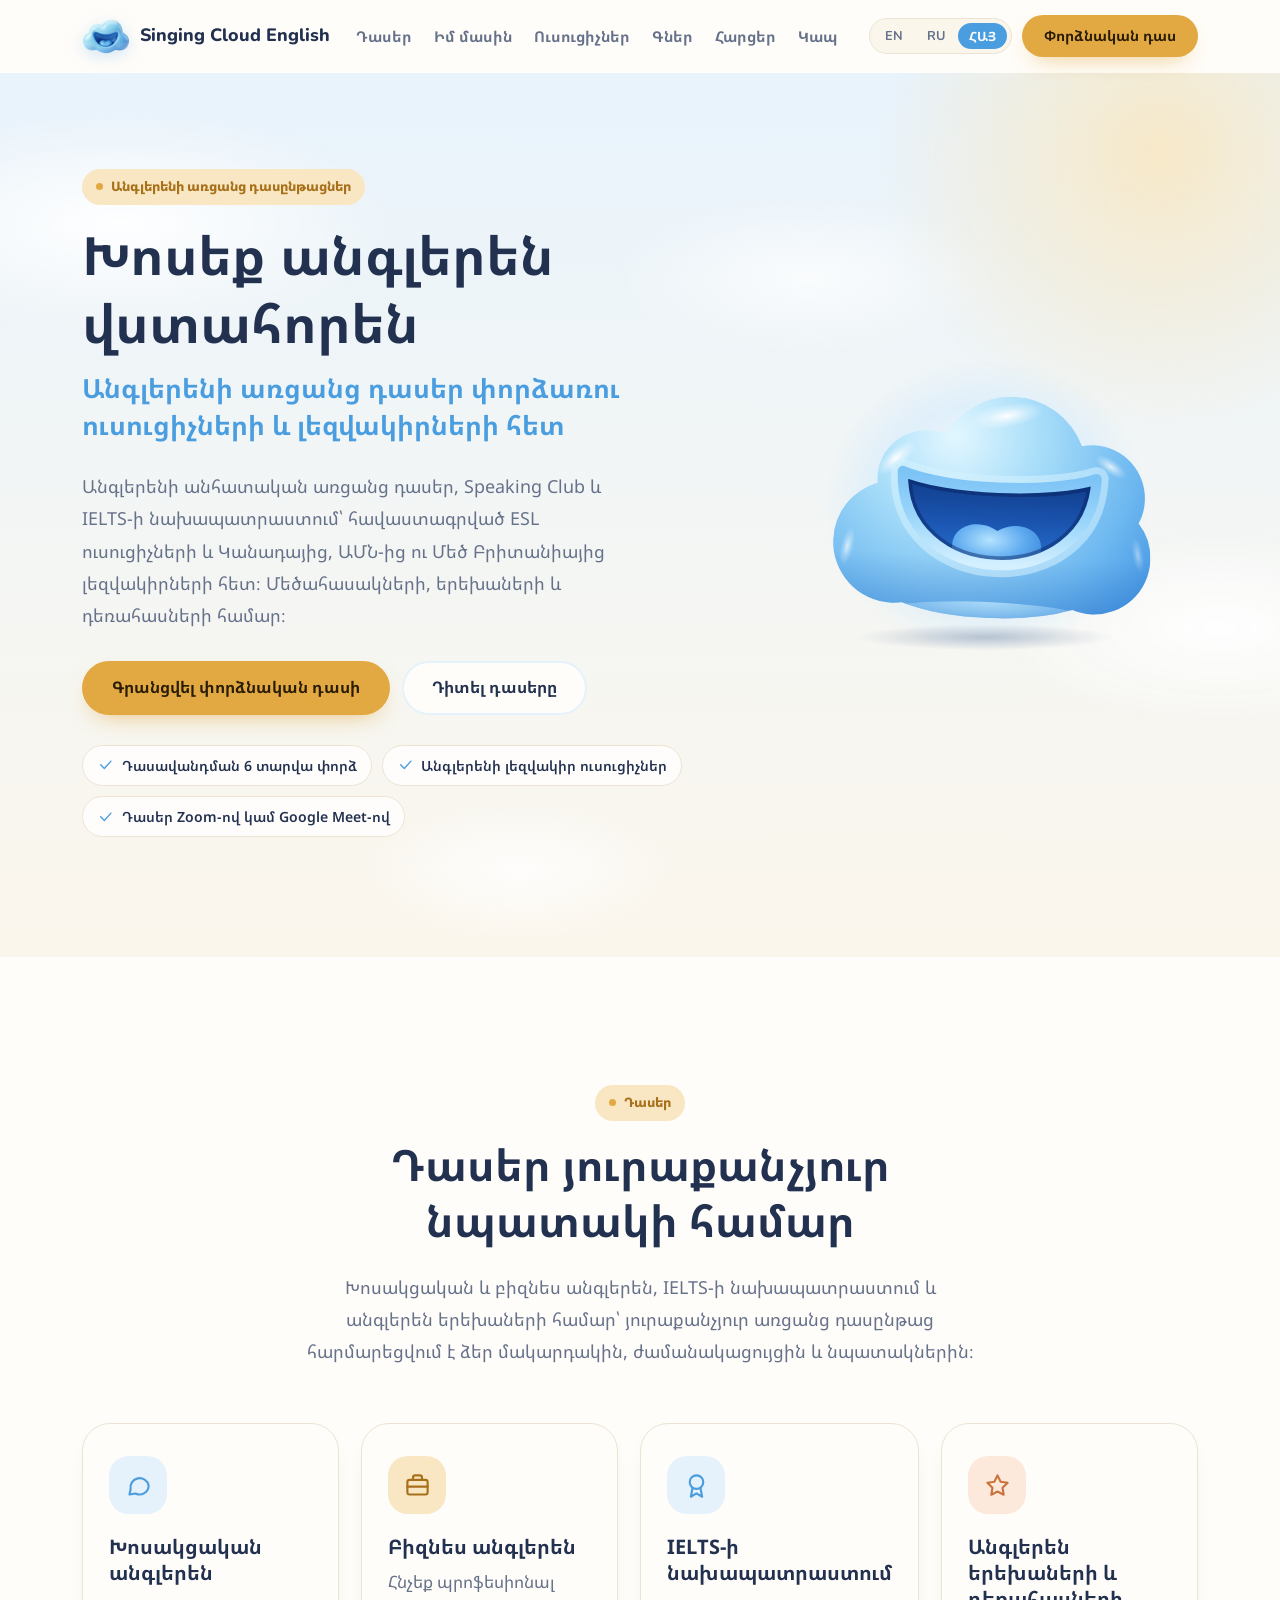
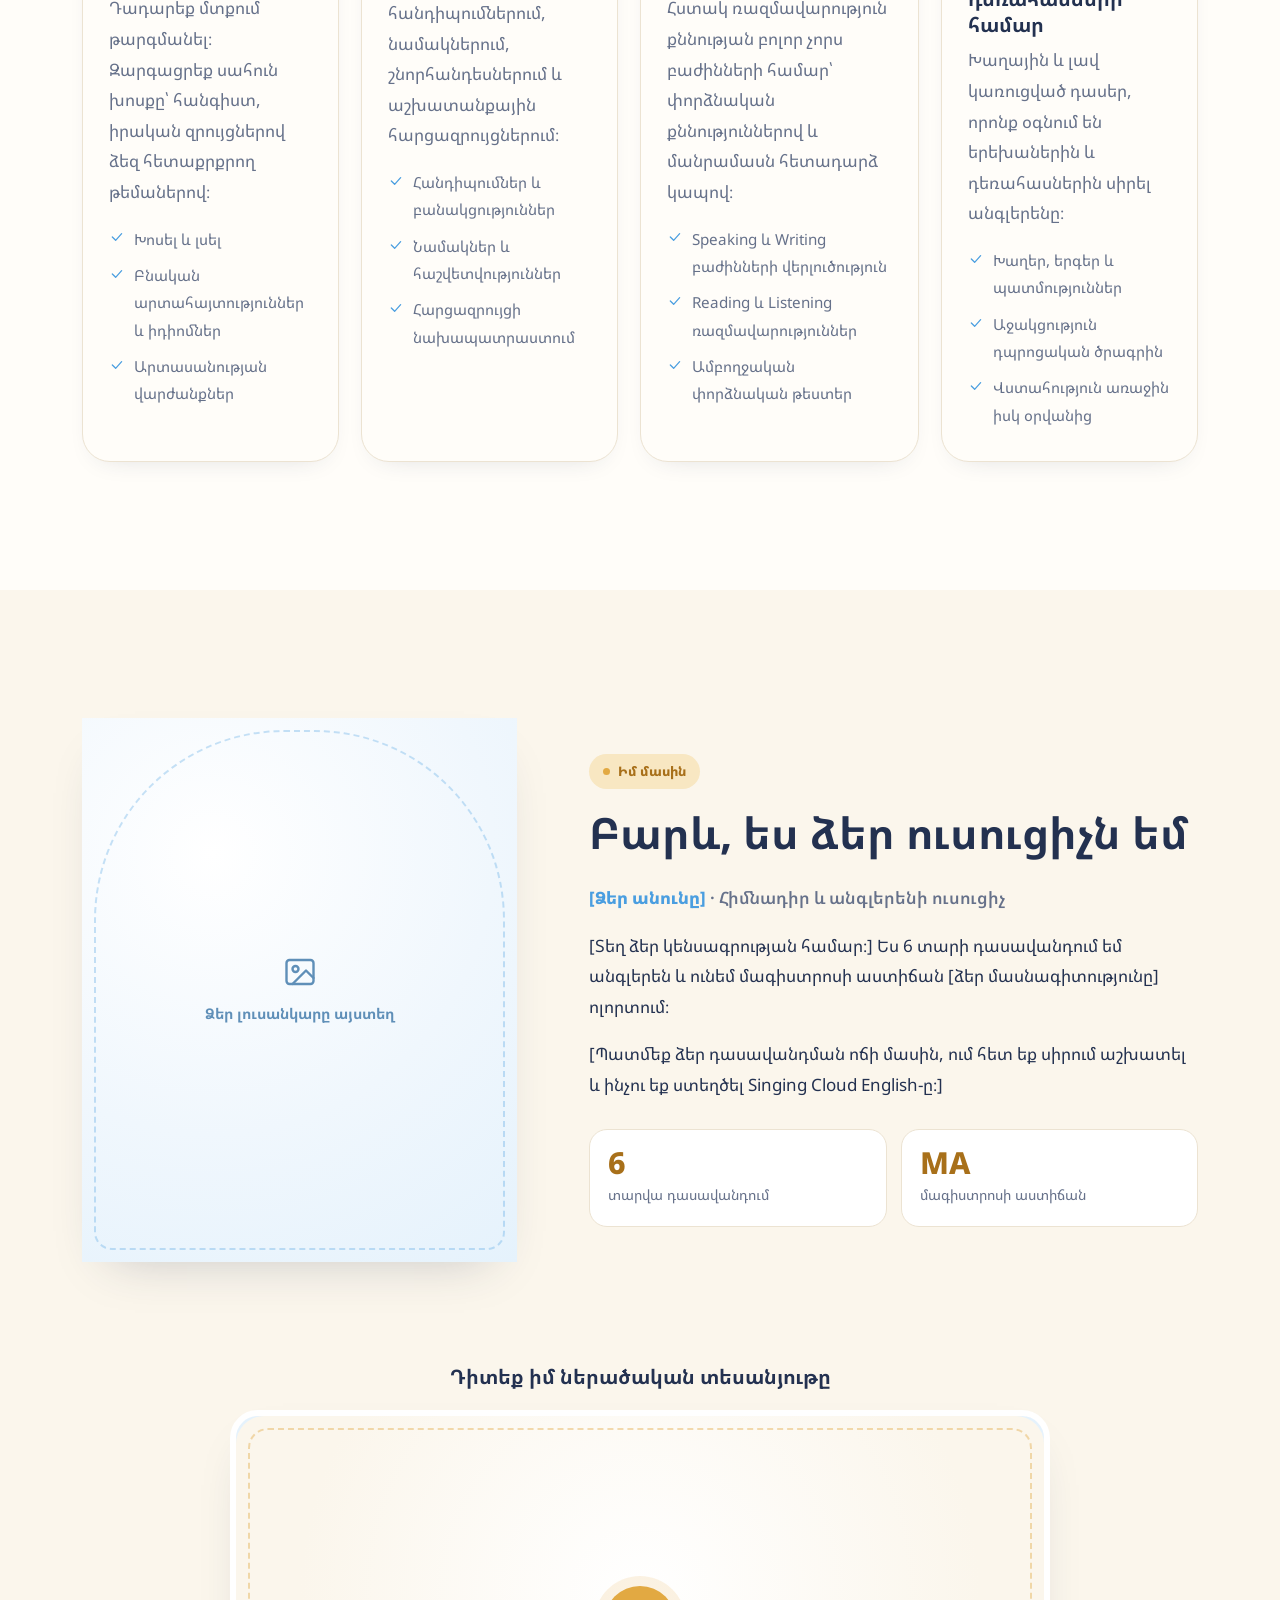
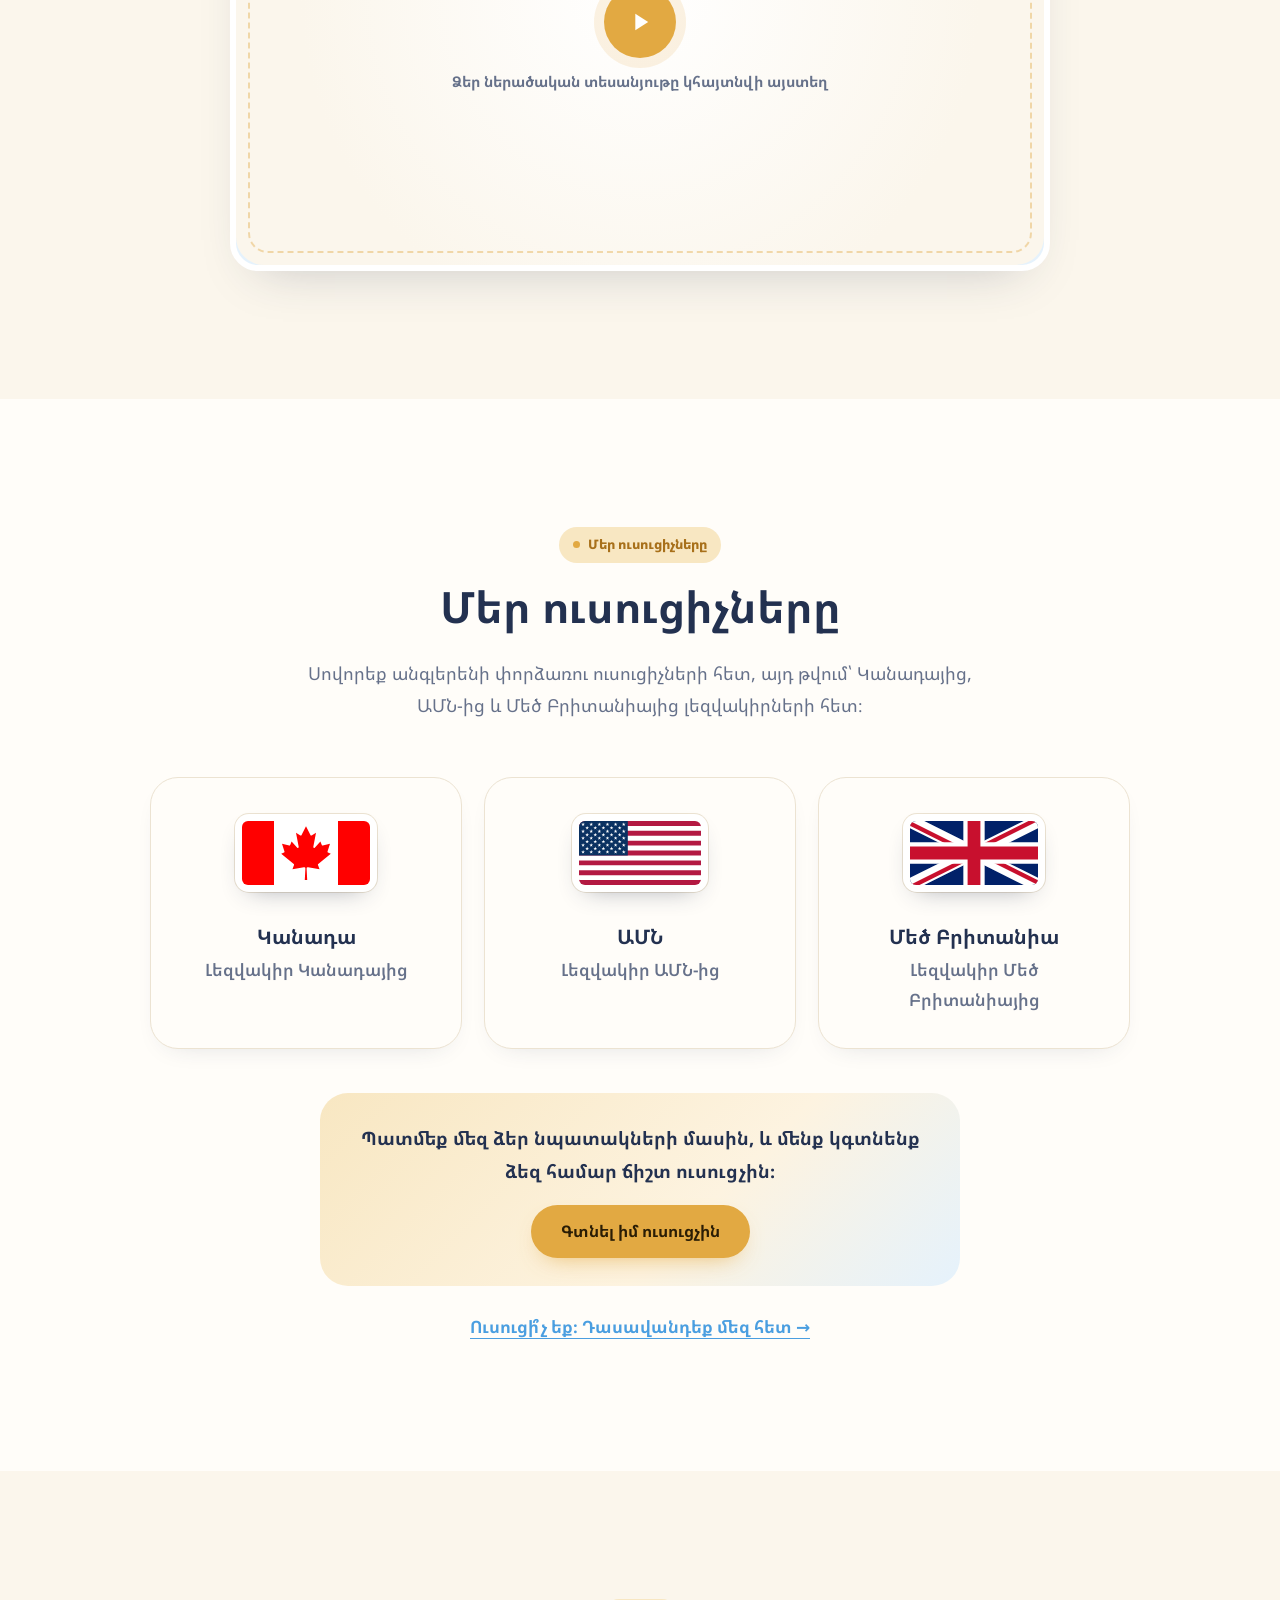
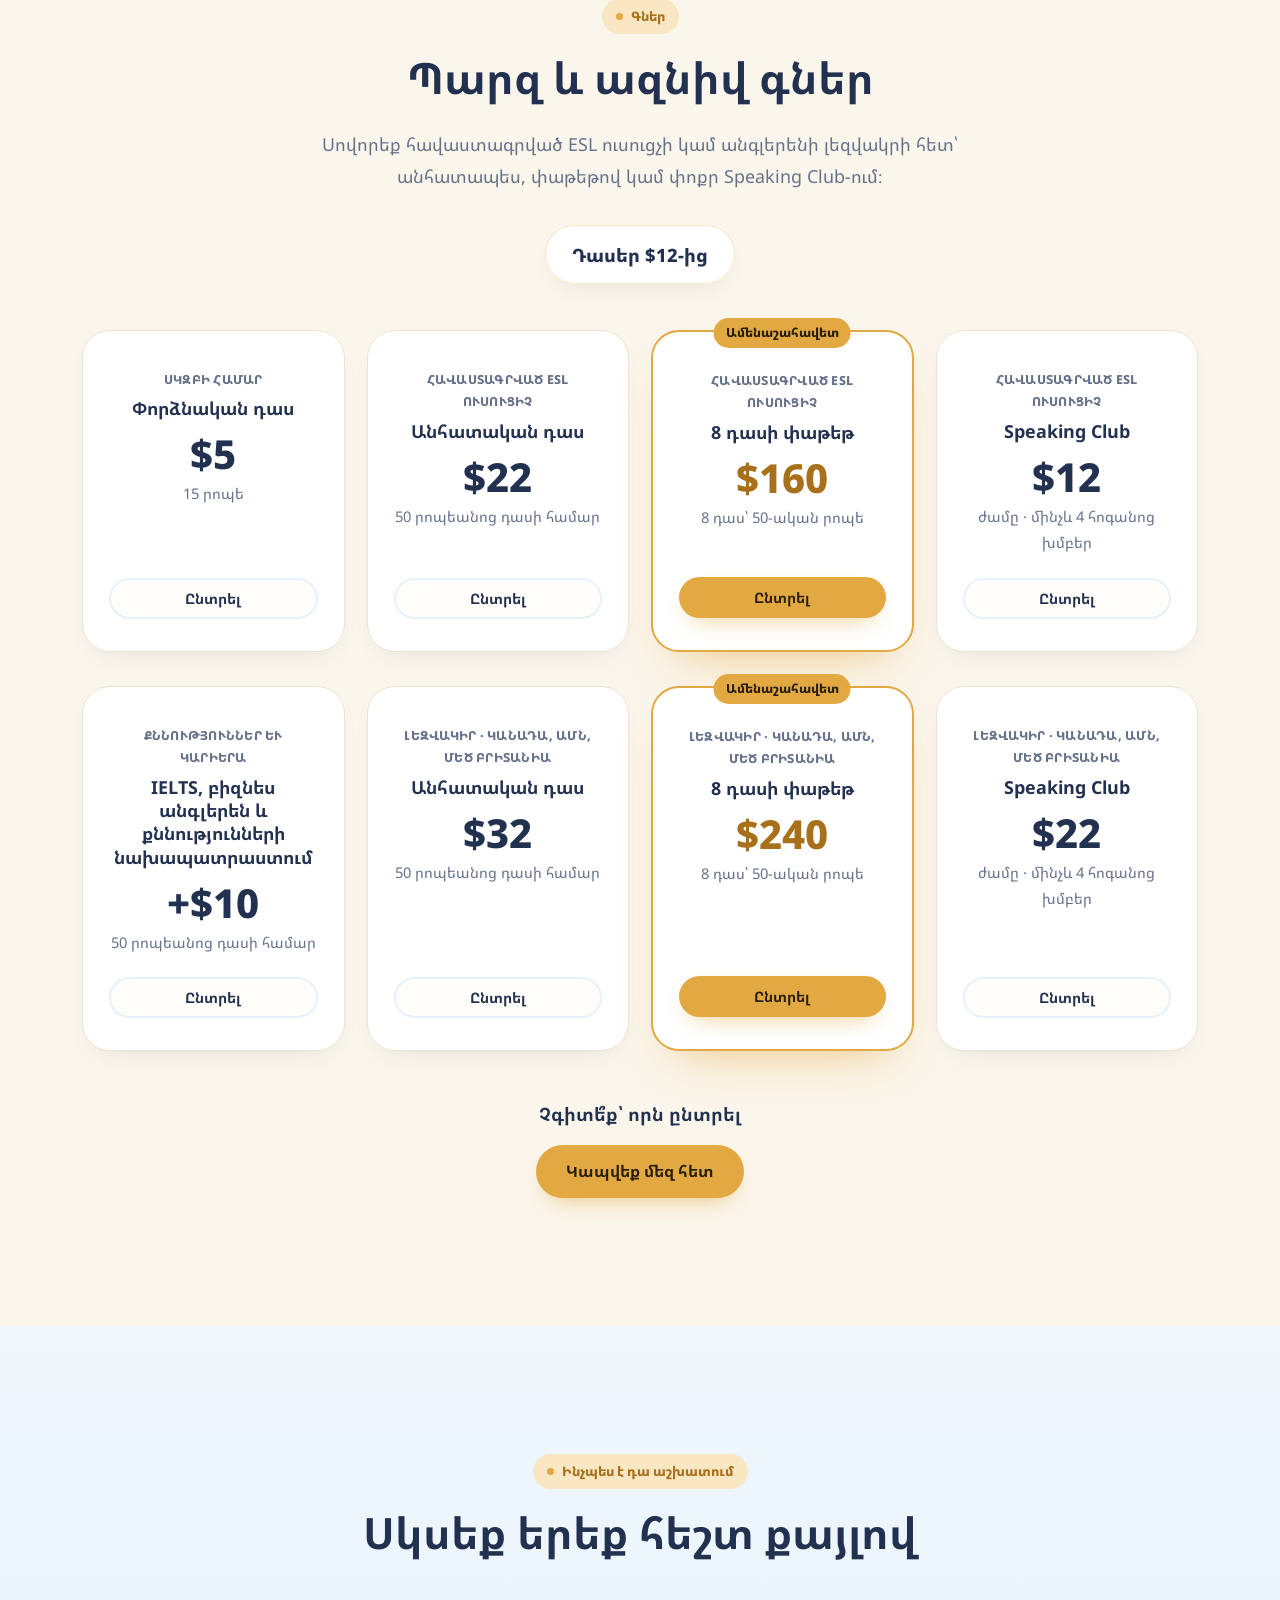
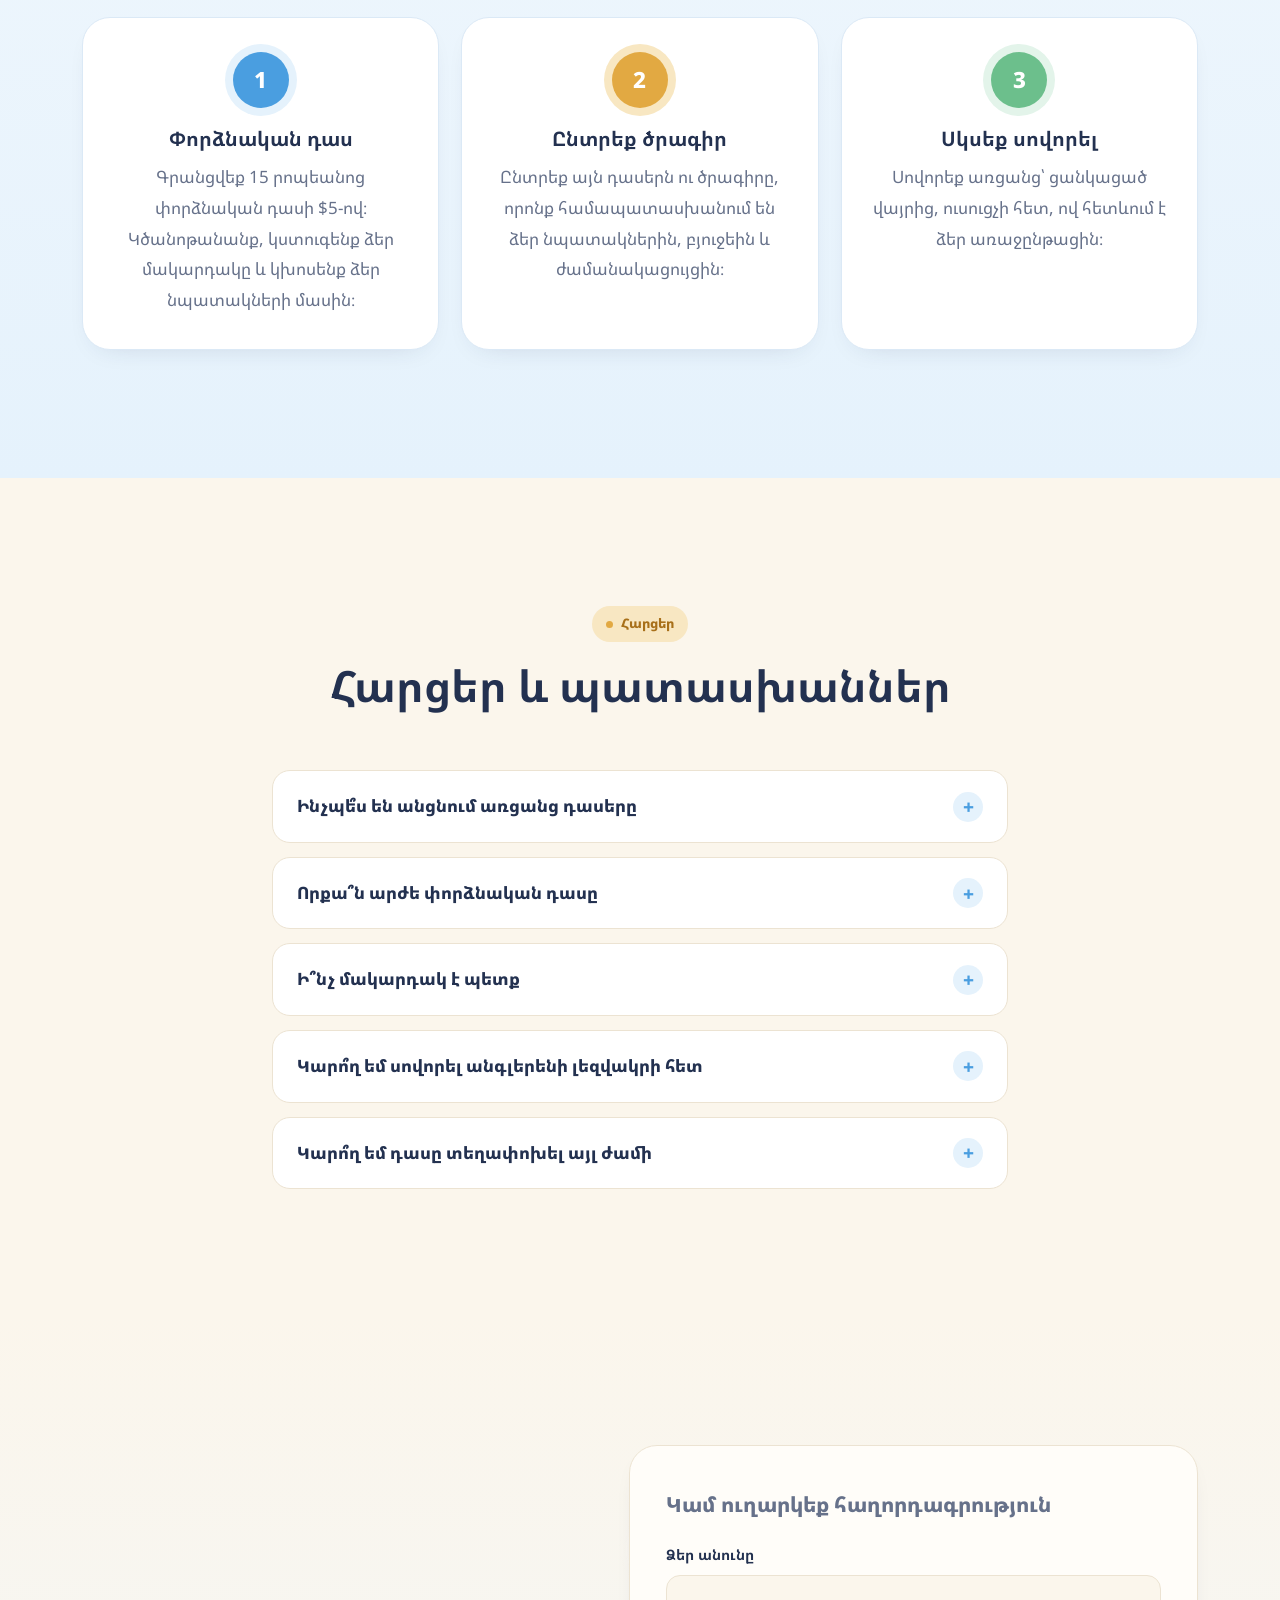
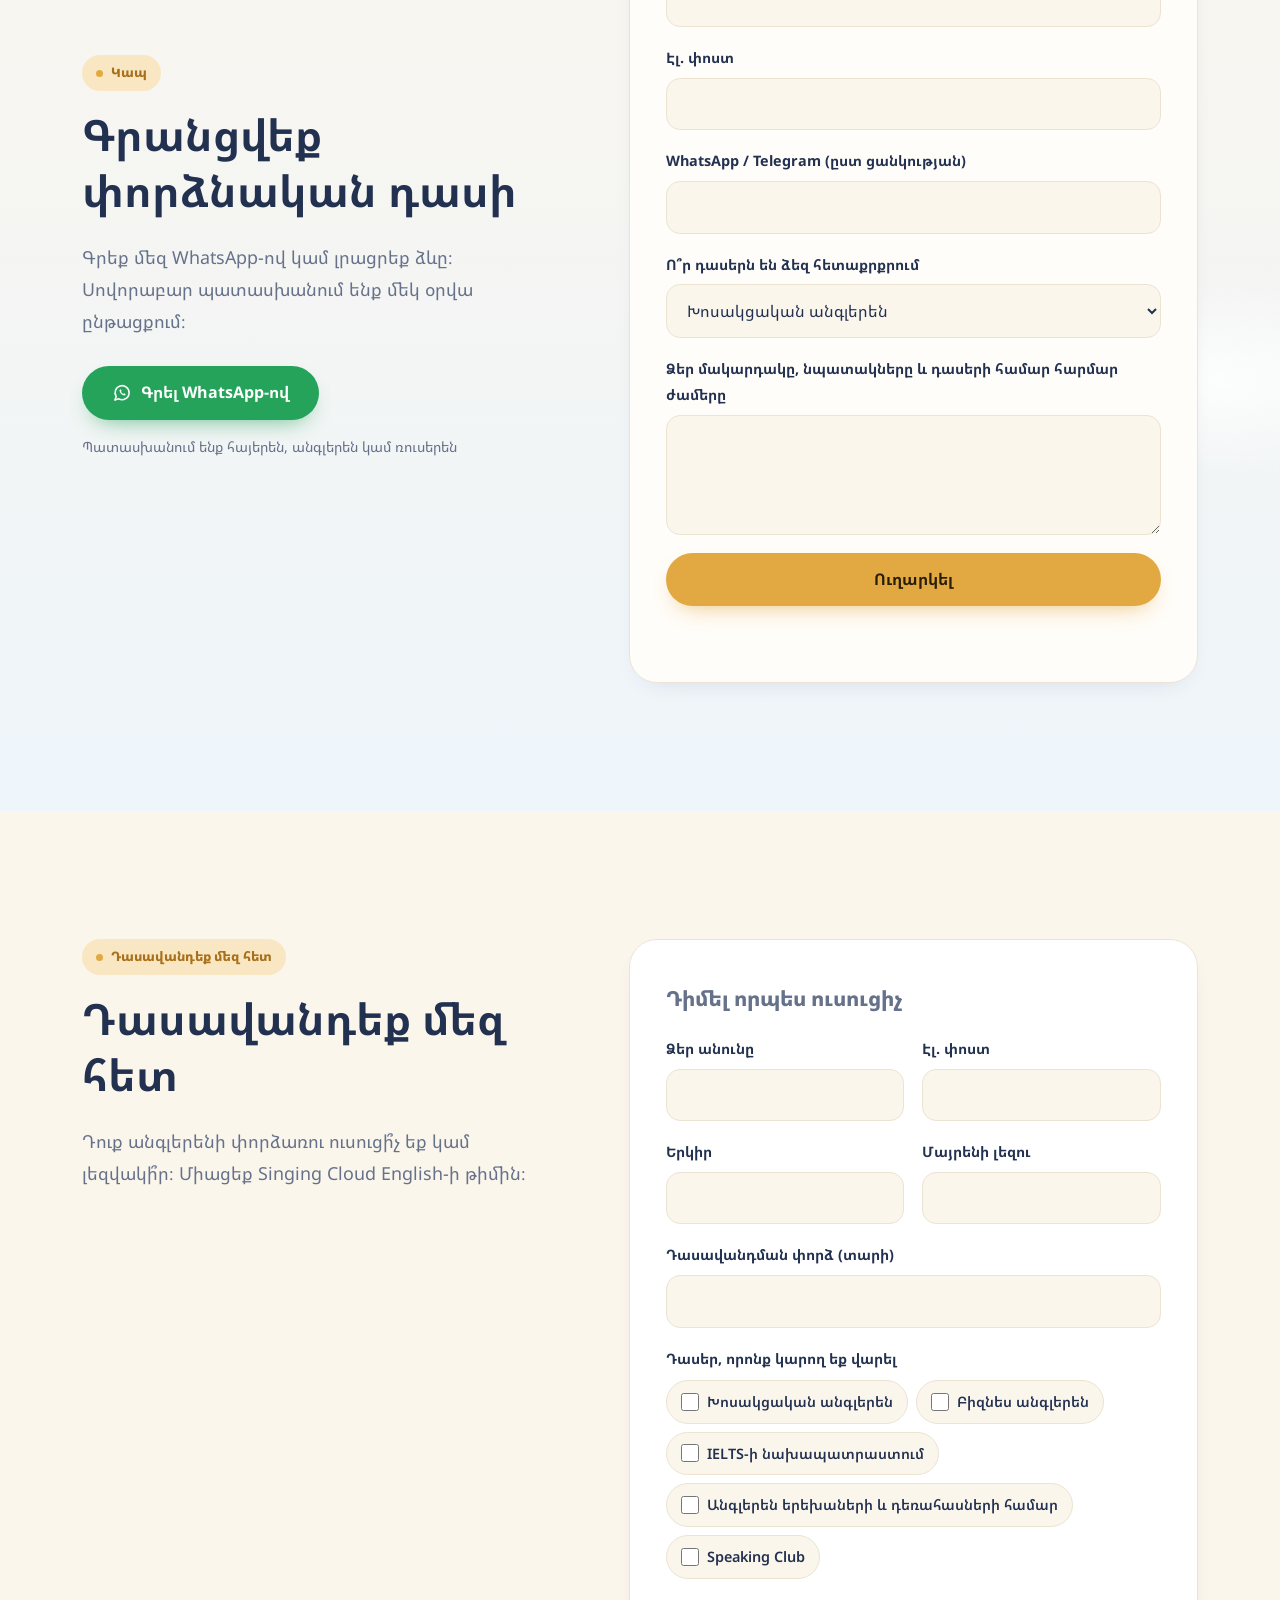
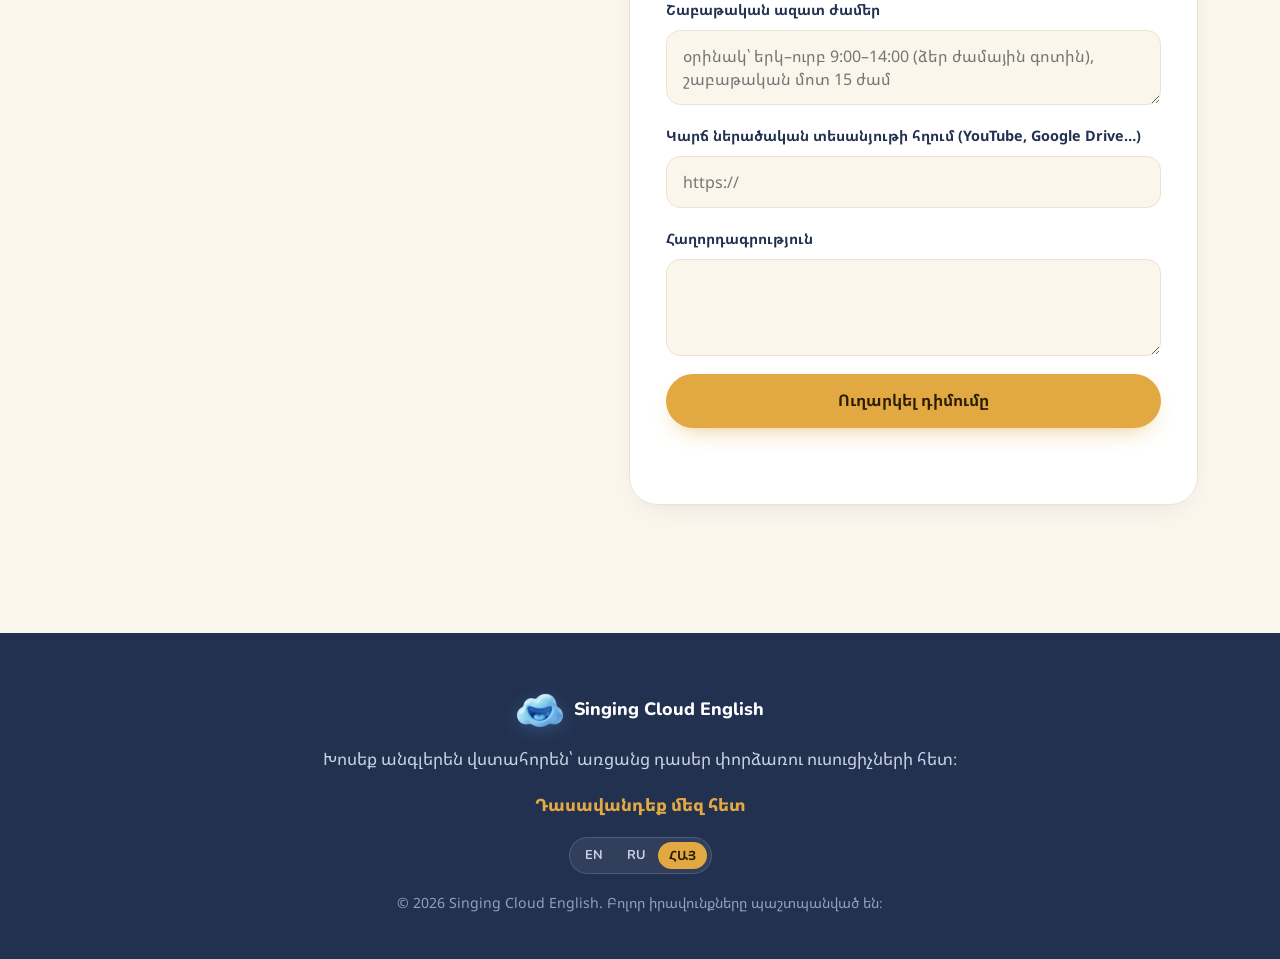
==== hy/index.html @ e3318da3 "Singing Cloud English website (noindex until final)" ====
<!doctype html>
<!-- DRAFT: Armenian (Eastern) translation is a DRAFT — please have a native Armenian speaker check all text before publishing. -->
<html lang="hy" dir="ltr">
<head>
  <meta charset="utf-8">
  <meta name="viewport" content="width=device-width, initial-scale=1">
  <title>Անգլերենի առցանց դասեր լեզվակիրների հետ | Singing Cloud English</title>
  <meta name="description" content="Անգլերենի առցանց դասընթացներ՝ անհատական դասեր, անգլերեն լեզվակրի հետ, Speaking Club, IELTS-ի նախապատրաստում և բիզնես անգլերեն։ Դասեր $12-ից։">
  <link rel="canonical" href="https://singingcloudproject.github.io/singing-cloud-english/hy/">
  <link rel="alternate" hreflang="en" href="https://singingcloudproject.github.io/singing-cloud-english/">
  <link rel="alternate" hreflang="ru" href="https://singingcloudproject.github.io/singing-cloud-english/ru/">
  <link rel="alternate" hreflang="hy" href="https://singingcloudproject.github.io/singing-cloud-english/hy/">
  <link rel="alternate" hreflang="x-default" href="https://singingcloudproject.github.io/singing-cloud-english/">
  <meta name="robots" content="noindex">
  <meta property="og:type" content="website">
  <meta property="og:site_name" content="Singing Cloud English">
  <meta property="og:title" content="Singing Cloud English — անգլերենի առցանց դասընթացներ">
  <meta property="og:description" content="Անգլերենի առցանց դասընթացներ՝ անհատական դասեր, անգլերեն լեզվակրի հետ, Speaking Club, IELTS-ի նախապատրաստում և բիզնես անգլերեն։ Դասեր $12-ից։">
  <meta property="og:url" content="https://singingcloudproject.github.io/singing-cloud-english/hy/">
  <meta property="og:locale" content="hy_AM">
  <meta property="og:locale:alternate" content="en_US">
  <meta property="og:locale:alternate" content="ru_RU">
  <meta property="og:image" content="https://singingcloudproject.github.io/singing-cloud-english/assets/og-image.jpg">
  <meta property="og:image:width" content="1200">
  <meta property="og:image:height" content="630">
  <meta property="og:image:alt" content="Singing Cloud English-ի լոգոն՝ երգող կապույտ ամպ">
  <meta name="twitter:card" content="summary_large_image">
  <meta name="twitter:title" content="Singing Cloud English — անգլերենի առցանց դասընթացներ">
  <meta name="twitter:description" content="Անգլերենի առցանց դասընթացներ՝ անհատական դասեր, անգլերեն լեզվակրի հետ, Speaking Club, IELTS-ի նախապատրաստում և բիզնես անգլերեն։ Դասեր $12-ից։">
  <meta name="twitter:image" content="https://singingcloudproject.github.io/singing-cloud-english/assets/og-image.jpg">
  <meta name="theme-color" content="#fbf6ec">
  <link rel="icon" href="../assets/favicon-32.png" type="image/png" sizes="32x32">
  <link rel="apple-touch-icon" href="../assets/favicon-180.png">
  <link rel="preconnect" href="https://fonts.googleapis.com">
  <link rel="preconnect" href="https://fonts.gstatic.com" crossorigin>
  <link rel="stylesheet" href="https://fonts.googleapis.com/css2?family=Nunito:wght@400;600;700;800&family=Noto+Sans+Armenian:wght@400;600;700;800&display=swap">
  <link rel="stylesheet" href="../assets/styles.css">
  <script type="application/ld+json">{"@context": "https://schema.org", "@graph": [{"@type": "EducationalOrganization", "@id": "https://singingcloudproject.github.io/singing-cloud-english/#school", "name": "Singing Cloud English", "url": "https://singingcloudproject.github.io/singing-cloud-english/", "logo": "https://singingcloudproject.github.io/singing-cloud-english/assets/logo-hero.png", "image": "https://singingcloudproject.github.io/singing-cloud-english/assets/og-image.jpg", "description": "Անգլերենի առցանց դասընթացներ՝ անհատական դասեր, անգլերեն լեզվակրի հետ, Speaking Club, IELTS-ի նախապատրաստում և բիզնես անգլերեն։ Դասեր $12-ից։", "slogan": "Խոսեք անգլերեն վստահորեն", "areaServed": "Worldwide", "availableLanguage": ["English", "Russian", "Armenian"], "knowsAbout": ["Խոսակցական անգլերեն", "Բիզնես անգլերեն", "IELTS-ի նախապատրաստում", "Անգլերեն երեխաների և դեռահասների համար"], "hasOfferCatalog": {"@type": "OfferCatalog", "name": "Պարզ և ազնիվ գներ", "itemListElement": [{"@type": "Offer", "name": "Փորձնական դաս — Սկզբի համար", "description": "15 րոպե", "price": "5", "priceCurrency": "USD", "url": "https://singingcloudproject.github.io/singing-cloud-english/hy/#prices"}, {"@type": "Offer", "name": "Անհատական դաս — Հավաստագրված ESL ուսուցիչ", "description": "50 րոպեանոց դասի համար", "price": "22", "priceCurrency": "USD", "url": "https://singingcloudproject.github.io/singing-cloud-english/hy/#prices"}, {"@type": "Offer", "name": "8 դասի փաթեթ — Հավաստագրված ESL ուսուցիչ", "description": "8 դաս՝ 50-ական րոպե", "price": "160", "priceCurrency": "USD", "url": "https://singingcloudproject.github.io/singing-cloud-english/hy/#prices"}, {"@type": "Offer", "name": "Speaking Club — Հավաստագրված ESL ուսուցիչ", "description": "ժամը · մինչև 4 հոգանոց խմբեր", "price": "12", "priceCurrency": "USD", "url": "https://singingcloudproject.github.io/singing-cloud-english/hy/#prices"}, {"@type": "Offer", "name": "Անհատական դաս — Լեզվակիր · Կանադա, ԱՄՆ, Մեծ Բրիտանիա", "description": "50 րոպեանոց դասի համար", "price": "32", "priceCurrency": "USD", "url": "https://singingcloudproject.github.io/singing-cloud-english/hy/#prices"}, {"@type": "Offer", "name": "8 դասի փաթեթ — Լեզվակիր · Կանադա, ԱՄՆ, Մեծ Բրիտանիա", "description": "8 դաս՝ 50-ական րոպե", "price": "240", "priceCurrency": "USD", "url": "https://singingcloudproject.github.io/singing-cloud-english/hy/#prices"}, {"@type": "Offer", "name": "Speaking Club — Լեզվակիր · Կանադա, ԱՄՆ, Մեծ Բրիտանիա", "description": "ժամը · մինչև 4 հոգանոց խմբեր", "price": "22", "priceCurrency": "USD", "url": "https://singingcloudproject.github.io/singing-cloud-english/hy/#prices"}]}}, {"@type": "WebSite", "@id": "https://singingcloudproject.github.io/singing-cloud-english/#website", "url": "https://singingcloudproject.github.io/singing-cloud-english/", "name": "Singing Cloud English", "inLanguage": ["en", "ru", "hy"], "publisher": {"@id": "https://singingcloudproject.github.io/singing-cloud-english/#school"}}, {"@type": "WebPage", "@id": "https://singingcloudproject.github.io/singing-cloud-english/hy/#webpage", "url": "https://singingcloudproject.github.io/singing-cloud-english/hy/", "name": "Անգլերենի առցանց դասեր լեզվակիրների հետ | Singing Cloud English", "description": "Անգլերենի առցանց դասընթացներ՝ անհատական դասեր, անգլերեն լեզվակրի հետ, Speaking Club, IELTS-ի նախապատրաստում և բիզնես անգլերեն։ Դասեր $12-ից։", "inLanguage": "hy", "isPartOf": {"@id": "https://singingcloudproject.github.io/singing-cloud-english/#website"}, "about": {"@id": "https://singingcloudproject.github.io/singing-cloud-english/#school"}}, {"@type": "FAQPage", "@id": "https://singingcloudproject.github.io/singing-cloud-english/hy/#faq", "inLanguage": "hy", "mainEntity": [{"@type": "Question", "name": "Ինչպե՞ս են անցնում առցանց դասերը", "acceptedAnswer": {"@type": "Answer", "text": "Դասերն անցնում են Zoom-ով կամ Google Meet-ով։ Ձեզ անհրաժեշտ է միայն հեռախոս, պլանշետ կամ համակարգիչ՝ ինտերնետով։ Ուսուցիչը նյութերը ցուցադրում է էկրանին և յուրաքանչյուր դասից հետո ուղարկում է նշումներ։"}}, {"@type": "Question", "name": "Որքա՞ն արժե փորձնական դասը", "acceptedAnswer": {"@type": "Answer", "text": "Փորձնական դասը տևում է 15 րոպե և արժե $5։ Դա հանգիստ հնարավորություն է ծանոթանալու ուսուցչի հետ, ստուգելու ձեր մակարդակը և պլանավորելու դասերը՝ առանց շարունակելու պարտավորության։"}}, {"@type": "Question", "name": "Ի՞նչ մակարդակ է պետք", "acceptedAnswer": {"@type": "Answer", "text": "Բոլոր մակարդակներն են ողջունելի՝ սկսնակներից մինչև առաջադեմ։ Ձեր մակարդակը կստուգենք փորձնական դասի ընթացքում։"}}, {"@type": "Question", "name": "Կարո՞ղ եմ սովորել անգլերենի լեզվակրի հետ", "acceptedAnswer": {"@type": "Answer", "text": "Այո։ Մեր թիմում կան անգլերենի լեզվակիր ուսուցիչներ։ Պարզապես նշեք ձեր նախընտրությունը գրանցվելիս։"}}, {"@type": "Question", "name": "Կարո՞ղ եմ դասը տեղափոխել այլ ժամի", "acceptedAnswer": {"@type": "Answer", "text": "Այո, խնդրում ենք տեղեկացնել առնվազն 24 ժամ առաջ։ [Խմբագրեք ըստ ձեր կանոնների։]"}}]}]}</script>
</head>
<body>
<a class="skip" href="#main">Անցնել բովանդակությանը</a>
<header class="site-header">
  <div class="container header-inner">
    <a class="brand" href="#top" aria-label="Singing Cloud English"><picture><source srcset="../assets/logo-header.webp" type="image/webp"><img class="logo" src="../assets/logo-header.png" alt="" width="48" height="35" decoding="async"></picture><span>Singing Cloud English</span></a>
    <nav class="nav" id="site-nav" aria-label="Գլխավոր մենյու">
      <ul><li><a href="#lessons">Դասեր</a></li><li><a href="#about">Իմ մասին</a></li><li><a href="#teachers">Ուսուցիչներ</a></li><li><a href="#prices">Գներ</a></li><li><a href="#faq">Հարցեր</a></li><li><a href="#contact">Կապ</a></li></ul>
    </nav>
    <div class="header-actions">
      <div class="lang-switch" role="navigation" aria-label="Ընտրել լեզուն"><a href="../index.html" hreflang="en" lang="en">EN</a><a href="../ru/index.html" hreflang="ru" lang="ru">RU</a><a href="../hy/index.html" hreflang="hy" lang="hy" aria-current="true">ՀԱՅ</a></div>
      <a class="btn btn-gold btn-sm header-cta" href="#contact">Փորձնական դաս</a>
      <button class="nav-toggle" type="button" aria-expanded="false" aria-controls="site-nav" aria-label="Գլխավոր մենյու"><span></span><span></span></button>
    </div>
  </div>
</header>
<main id="main">
<section class="hero" id="top">
  <div class="sky" aria-hidden="true"><span class="cloud c1"></span><span class="cloud c2"></span><span class="cloud c3"></span><span class="cloud c4"></span><span class="glow"></span></div>
  <div class="container hero-inner">
    <div class="hero-copy">
      <p class="kicker reveal">Անգլերենի առցանց դասընթացներ</p>
      <h1 class="reveal" style="--d:100ms">Խոսեք անգլերեն վստահորեն<span class="h1-sub">Անգլերենի առցանց դասեր փորձառու ուսուցիչների և լեզվակիրների հետ</span></h1>
      <p class="lead reveal" style="--d:200ms">Անգլերենի անհատական առցանց դասեր, Speaking Club և IELTS-ի նախապատրաստում՝ հավաստագրված ESL ուսուցիչների և Կանադայից, ԱՄՆ-ից ու Մեծ Բրիտանիայից լեզվակիրների հետ։ Մեծահասակների, երեխաների և դեռահասների համար։</p>
      <div class="hero-actions reveal" style="--d:300ms">
        <a class="btn btn-gold" href="#contact">Գրանցվել փորձնական դասի</a>
        <a class="btn btn-ghost" href="#lessons">Դիտել դասերը</a>
      </div>
      <ul class="badges reveal" style="--d:400ms"><li><svg class="icon" viewBox="0 0 24 24" aria-hidden="true" focusable="false"><path d="m5 12 5 5 9-10"/></svg>Դասավանդման 6 տարվա փորձ</li><li><svg class="icon" viewBox="0 0 24 24" aria-hidden="true" focusable="false"><path d="m5 12 5 5 9-10"/></svg>Անգլերենի լեզվակիր ուսուցիչներ</li><li><svg class="icon" viewBox="0 0 24 24" aria-hidden="true" focusable="false"><path d="m5 12 5 5 9-10"/></svg>Դասեր Zoom-ով կամ Google Meet-ով</li></ul>
    </div>
    <div class="hero-art reveal" style="--d:250ms">
      <div class="logo-stage"><span class="art-glow" aria-hidden="true"></span><svg class="mascot" viewBox="-30 -40 460 370" role="img" aria-label="Singing Cloud English-ի լոգոն՝ երգող կապույտ ամպ">
  <defs>
    <radialGradient id="sc-body" gradientUnits="userSpaceOnUse" cx="150" cy="58" r="330">
      <stop offset="0" stop-color="#e2f7ff"/><stop offset=".32" stop-color="#a9def9"/>
      <stop offset=".7" stop-color="#6db8f0"/><stop offset="1" stop-color="#3d8ee0"/>
    </radialGradient>
    <linearGradient id="sc-shade" gradientUnits="userSpaceOnUse" x1="0" y1="120" x2="0" y2="290">
      <stop offset=".5" stop-color="#1c5cb8" stop-opacity="0"/><stop offset="1" stop-color="#1f62ba" stop-opacity=".32"/>
    </linearGradient>
    <radialGradient id="sc-spec"><stop offset="0" stop-color="#fff" stop-opacity=".95"/><stop offset=".55" stop-color="#fff" stop-opacity=".35"/><stop offset="1" stop-color="#fff" stop-opacity="0"/></radialGradient>
    <radialGradient id="sc-bounce" cy="0"><stop offset="0" stop-color="#bfe8ff" stop-opacity=".75"/><stop offset="1" stop-color="#bfe8ff" stop-opacity="0"/></radialGradient>
    <linearGradient id="sc-inner" x1="0" y1="0" x2="0" y2="1">
      <stop offset="0" stop-color="#0f3a86"/><stop offset=".55" stop-color="#1b56b2"/><stop offset="1" stop-color="#2b72d0"/>
    </linearGradient>
    <radialGradient id="sc-tongue" cx="42%" cy="30%" r="75%">
      <stop offset="0" stop-color="#b4e3ff"/><stop offset=".5" stop-color="#62adf0"/><stop offset="1" stop-color="#2f7ed6"/>
    </radialGradient>
    <linearGradient id="sc-lip" x1="0" y1="0" x2="0" y2="1">
      <stop offset="0" stop-color="#7cc3f6"/><stop offset=".5" stop-color="#9bd6fb"/><stop offset="1" stop-color="#d4f0ff"/>
    </linearGradient>
    <radialGradient id="sc-floor"><stop offset="0" stop-color="#2a4a7a" stop-opacity=".28"/><stop offset="1" stop-color="#2a4a7a" stop-opacity="0"/></radialGradient>
    <clipPath id="sc-cloud-clip"><circle cx="80" cy="192" r="76"/><circle cx="116" cy="112" r="60"/><circle cx="222" cy="100" r="94"/><circle cx="324" cy="128" r="66"/><circle cx="330" cy="202" r="70"/><ellipse cx="200" cy="232" rx="150" ry="50"/><ellipse cx="205" cy="175" rx="150" ry="95"/></clipPath>
    <clipPath id="sc-mouth-clip"><path class="sc-m" d="M90.0 104C143.1 124.0 272.9 124.0 326.0 104C326.0 247.6 90.0 247.6 90.0 104Z"/></clipPath>
  </defs>
  <ellipse class="sc-shadow" cx="200" cy="312" rx="160" ry="16" fill="url(#sc-floor)"/>
  <g class="sc-body">
    <g clip-path="url(#sc-cloud-clip)">
      <rect x="-10" y="-10" width="420" height="310" fill="url(#sc-body)"/>
      <rect x="-10" y="-10" width="420" height="310" fill="url(#sc-shade)"/>
      <ellipse cx="200" cy="296" rx="175" ry="34" fill="url(#sc-bounce)"/>
      <ellipse cx="78" cy="88" rx="30" ry="12" transform="rotate(-42 78 88)" fill="url(#sc-spec)"/>
      <ellipse cx="214" cy="30" rx="46" ry="15" transform="rotate(-12 214 30)" fill="url(#sc-spec)"/>
      <ellipse cx="346" cy="88" rx="22" ry="9" transform="rotate(32 346 88)" fill="url(#sc-spec)" opacity=".8"/>
      <ellipse cx="22" cy="200" rx="8" ry="24" transform="rotate(12 22 200)" fill="url(#sc-spec)" opacity=".7"/>
      <ellipse cx="384" cy="196" rx="7" ry="22" transform="rotate(-12 384 196)" fill="url(#sc-spec)" opacity=".45"/>
    </g>
    <g class="sc-mouth">
      <path class="sc-m" d="M90.0 104C143.1 124.0 272.9 124.0 326.0 104C326.0 247.6 90.0 247.6 90.0 104Z" fill="none" stroke="#d6f2ff" stroke-opacity=".55" stroke-width="30" stroke-linejoin="round"/>
      <path class="sc-m" d="M90.0 104C143.1 124.0 272.9 124.0 326.0 104C326.0 247.6 90.0 247.6 90.0 104Z" fill="url(#sc-inner)"/>
      <g clip-path="url(#sc-mouth-clip)">
        <path class="sc-tongue" d="M-1 0C-1-.55-.45-.8 0-.45C.45-.8 1-.55 1 0C1 .6 .5 .8 0 .8C-.5 .8-1 .6-1 0Z" transform="translate(208 190.4) scale(54.28 43.20)" fill="url(#sc-tongue)"/>
        <path class="sc-m" d="M90.0 104C143.1 124.0 272.9 124.0 326.0 104C326.0 247.6 90.0 247.6 90.0 104Z" fill="none" stroke="#071f5c" stroke-opacity=".45" stroke-width="22"/>
      </g>
      <path class="sc-m sc-lip" d="M90.0 104C143.1 124.0 272.9 124.0 326.0 104C326.0 247.6 90.0 247.6 90.0 104Z" fill="none" stroke="url(#sc-lip)" stroke-width="13" stroke-linejoin="round"/>
    </g>
  </g>
</svg><div class="letters" aria-hidden="true"></div></div>
    </div>
  </div>
</section>
<section class="section " id="lessons">
  <div class="container">
    <div class="section-head reveal"><p class="kicker">Դասեր</p><h2>Դասեր յուրաքանչյուր նպատակի համար</h2><p class="lead">Խոսակցական և բիզնես անգլերեն, IELTS-ի նախապատրաստում և անգլերեն երեխաների համար՝ յուրաքանչյուր առցանց դասընթաց հարմարեցվում է ձեր մակարդակին, ժամանակացույցին և նպատակներին։</p></div>
    <div class="cards cards-4">
      <article class="card reveal" style="--d:0ms">
        <div class="card-icon"><svg class="icon" viewBox="0 0 24 24" aria-hidden="true" focusable="false"><path d="M21 12a8 8 0 0 1-11.6 7.1L4 20l1-4.6A8 8 0 1 1 21 12z"/></svg></div>
        <h3>Խոսակցական անգլերեն</h3>
        <p>Դադարեք մտքում թարգմանել։ Զարգացրեք սահուն խոսքը՝ հանգիստ, իրական զրույցներով ձեզ հետաքրքրող թեմաներով։</p><ul class="points"><li><svg class="icon" viewBox="0 0 24 24" aria-hidden="true" focusable="false"><path d="m5 12 5 5 9-10"/></svg>Խոսել և լսել</li><li><svg class="icon" viewBox="0 0 24 24" aria-hidden="true" focusable="false"><path d="m5 12 5 5 9-10"/></svg>Բնական արտահայտություններ և իդիոմներ</li><li><svg class="icon" viewBox="0 0 24 24" aria-hidden="true" focusable="false"><path d="m5 12 5 5 9-10"/></svg>Արտասանության վարժանքներ</li></ul>
      </article>
      <article class="card reveal" style="--d:80ms">
        <div class="card-icon"><svg class="icon" viewBox="0 0 24 24" aria-hidden="true" focusable="false"><rect x="3" y="7" width="18" height="13" rx="2"/><path d="M8 7V5a2 2 0 0 1 2-2h4a2 2 0 0 1 2 2v2M3 13h18"/></svg></div>
        <h3>Բիզնես անգլերեն</h3>
        <p>Հնչեք պրոֆեսիոնալ հանդիպումներում, նամակներում, շնորհանդեսներում և աշխատանքային հարցազրույցներում։</p><ul class="points"><li><svg class="icon" viewBox="0 0 24 24" aria-hidden="true" focusable="false"><path d="m5 12 5 5 9-10"/></svg>Հանդիպումներ և բանակցություններ</li><li><svg class="icon" viewBox="0 0 24 24" aria-hidden="true" focusable="false"><path d="m5 12 5 5 9-10"/></svg>Նամակներ և հաշվետվություններ</li><li><svg class="icon" viewBox="0 0 24 24" aria-hidden="true" focusable="false"><path d="m5 12 5 5 9-10"/></svg>Հարցազրույցի նախապատրաստում</li></ul>
      </article>
      <article class="card reveal" style="--d:160ms">
        <div class="card-icon"><svg class="icon" viewBox="0 0 24 24" aria-hidden="true" focusable="false"><circle cx="12" cy="9" r="6"/><path d="M8.5 14 7 22l5-3 5 3-1.5-8"/></svg></div>
        <h3>IELTS-ի նախապատրաստում</h3>
        <p>Հստակ ռազմավարություն քննության բոլոր չորս բաժինների համար՝ փորձնական քննություններով և մանրամասն հետադարձ կապով։</p><ul class="points"><li><svg class="icon" viewBox="0 0 24 24" aria-hidden="true" focusable="false"><path d="m5 12 5 5 9-10"/></svg>Speaking և Writing բաժինների վերլուծություն</li><li><svg class="icon" viewBox="0 0 24 24" aria-hidden="true" focusable="false"><path d="m5 12 5 5 9-10"/></svg>Reading և Listening ռազմավարություններ</li><li><svg class="icon" viewBox="0 0 24 24" aria-hidden="true" focusable="false"><path d="m5 12 5 5 9-10"/></svg>Ամբողջական փորձնական թեստեր</li></ul>
      </article>
      <article class="card reveal" style="--d:240ms">
        <div class="card-icon"><svg class="icon" viewBox="0 0 24 24" aria-hidden="true" focusable="false"><path d="m12 3 2.8 5.7 6.2.9-4.5 4.4 1 6.2L12 17.3l-5.5 2.9 1-6.2L3 9.6l6.2-.9z"/></svg></div>
        <h3>Անգլերեն երեխաների և դեռահասների համար</h3>
        <p>Խաղային և լավ կառուցված դասեր, որոնք օգնում են երեխաներին և դեռահասներին սիրել անգլերենը։</p><ul class="points"><li><svg class="icon" viewBox="0 0 24 24" aria-hidden="true" focusable="false"><path d="m5 12 5 5 9-10"/></svg>Խաղեր, երգեր և պատմություններ</li><li><svg class="icon" viewBox="0 0 24 24" aria-hidden="true" focusable="false"><path d="m5 12 5 5 9-10"/></svg>Աջակցություն դպրոցական ծրագրին</li><li><svg class="icon" viewBox="0 0 24 24" aria-hidden="true" focusable="false"><path d="m5 12 5 5 9-10"/></svg>Վստահություն առաջին իսկ օրվանից</li></ul>
      </article>
    </div>
  </div>
</section>
<section class="section bg-soft" id="about">
  <div class="container about">
    <div class="about-media reveal"><div class="ph about-photo" role="img" aria-label="[Ձեր անունը]՝ անգլերենի առցանց ուսուցիչ և Singing Cloud English-ի հիմնադիր"><svg class="ph-icon" viewBox="0 0 24 24" aria-hidden="true" focusable="false"><rect x="3" y="4" width="18" height="16" rx="2"/><circle cx="9" cy="10" r="2"/><path d="m21 16-5-5-9 9"/></svg><span>Ձեր լուսանկարը այստեղ</span></div></div>
    <div class="about-text reveal">
      <p class="kicker">Իմ մասին</p>
      <h2>Բարև, ես ձեր ուսուցիչն եմ</h2>
      <p class="about-name">[Ձեր անունը] <span>· Հիմնադիր և անգլերենի ուսուցիչ</span></p>
      <p>[Տեղ ձեր կենսագրության համար։] Ես 6 տարի դասավանդում եմ անգլերեն և ունեմ մագիստրոսի աստիճան [ձեր մասնագիտությունը] ոլորտում։</p><p>[Պատմեք ձեր դասավանդման ոճի մասին, ում հետ եք սիրում աշխատել և ինչու եք ստեղծել Singing Cloud English-ը։]</p>
      <ul class="stats"><li><strong>6</strong><span>տարվա դասավանդում</span></li><li><strong>MA</strong><span>մագիստրոսի աստիճան</span></li></ul>
    </div>
    <div class="about-video reveal">
      <h3>Դիտեք իմ ներածական տեսանյութը</h3>
      <div class="video"><div class="ph video-ph" role="img" aria-label="Դիտեք իմ ներածական տեսանյութը"><svg class="ph-icon" viewBox="0 0 24 24" aria-hidden="true" focusable="false"><path d="M8 5v14l11-7z" fill="currentColor" stroke="none"/></svg><span>Ձեր ներածական տեսանյութը կհայտնվի այստեղ</span></div></div>
    </div>
  </div>
</section>
<section class="section" id="teachers">
  <div class="container">
    <div class="section-head reveal"><p class="kicker">Մեր ուսուցիչները</p><h2>Մեր ուսուցիչները</h2><p class="lead">Սովորեք անգլերենի փորձառու ուսուցիչների հետ, այդ թվում՝ Կանադայից, ԱՄՆ-ից և Մեծ Բրիտանիայից լեզվակիրների հետ։</p></div>
    <div class="cards countries">
      <article class="card country reveal" style="--d:0ms">
        <div class="flag-frame"><img class="flag" src="../assets/flags/canada.svg" alt="Կանադայի դրոշը" width="200" height="100" loading="lazy" decoding="async"></div>
        <h3>Կանադա</h3>
        <p>Լեզվակիր Կանադայից</p>
      </article>
      <article class="card country reveal" style="--d:100ms">
        <div class="flag-frame"><img class="flag" src="../assets/flags/usa.svg" alt="Ամերիկայի Միացյալ Նահանգների դրոշը" width="190" height="100" loading="lazy" decoding="async"></div>
        <h3>ԱՄՆ</h3>
        <p>Լեզվակիր ԱՄՆ-ից</p>
      </article>
      <article class="card country reveal" style="--d:200ms">
        <div class="flag-frame"><img class="flag" src="../assets/flags/uk.svg" alt="Մեծ Բրիտանիայի դրոշը" width="200" height="100" loading="lazy" decoding="async"></div>
        <h3>Մեծ Բրիտանիա</h3>
        <p>Լեզվակիր Մեծ Բրիտանիայից</p>
      </article>
    </div>
    <div class="match reveal">
      <p>Պատմեք մեզ ձեր նպատակների մասին, և մենք կգտնենք ձեզ համար ճիշտ ուսուցչին։</p>
      <a class="btn btn-gold" href="#contact">Գտնել իմ ուսուցչին</a>
    </div>
    <p class="teach-link reveal"><a href="#join">Ուսուցի՞չ եք։ Դասավանդեք մեզ հետ →</a></p>
  </div>
</section>
<section class="section bg-soft" id="prices">
  <div class="container">
    <div class="section-head reveal"><p class="kicker">Գներ</p><h2>Պարզ և ազնիվ գներ</h2><p class="lead">Սովորեք հավաստագրված ESL ուսուցչի կամ անգլերենի լեզվակրի հետ՝ անհատապես, փաթեթով կամ փոքր Speaking Club-ում։</p></div>
    <p class="price-range reveal">Դասեր $12-ից</p>
    <div class="cards cards-4 price-grid">
      <article class="card price reveal " style="--d:0ms">
        
        <p class="price-for">Սկզբի համար</p>
        <h3>Փորձնական դաս</h3>
        <p class="amount">$5</p>
        <p class="muted price-per">15 րոպե</p>
        <a class="btn btn-ghost btn-sm" href="#contact">Ընտրել</a>
      </article>
      <article class="card price reveal " style="--d:80ms">
        
        <p class="price-for">Հավաստագրված ESL ուսուցիչ</p>
        <h3>Անհատական դաս</h3>
        <p class="amount">$22</p>
        <p class="muted price-per">50 րոպեանոց դասի համար</p>
        <a class="btn btn-ghost btn-sm" href="#contact">Ընտրել</a>
      </article>
      <article class="card price reveal featured" style="--d:160ms">
        <span class="tag-gold popular">Ամենաշահավետ</span>
        <p class="price-for">Հավաստագրված ESL ուսուցիչ</p>
        <h3>8 դասի փաթեթ</h3>
        <p class="amount">$160</p>
        <p class="muted price-per">8 դաս՝ 50-ական րոպե</p>
        <a class="btn btn-gold btn-sm" href="#contact">Ընտրել</a>
      </article>
      <article class="card price reveal " style="--d:240ms">
        
        <p class="price-for">Հավաստագրված ESL ուսուցիչ</p>
        <h3>Speaking Club</h3>
        <p class="amount">$12</p>
        <p class="muted price-per">ժամը · մինչև 4 հոգանոց խմբեր</p>
        <a class="btn btn-ghost btn-sm" href="#contact">Ընտրել</a>
      </article>
      <article class="card price reveal " style="--d:0ms">
        
        <p class="price-for">Քննություններ և կարիերա</p>
        <h3>IELTS, բիզնես անգլերեն և քննությունների նախապատրաստում</h3>
        <p class="amount">+$10</p>
        <p class="muted price-per">50 րոպեանոց դասի համար</p>
        <a class="btn btn-ghost btn-sm" href="#contact">Ընտրել</a>
      </article>
      <article class="card price reveal " style="--d:80ms">
        
        <p class="price-for">Լեզվակիր · Կանադա, ԱՄՆ, Մեծ Բրիտանիա</p>
        <h3>Անհատական դաս</h3>
        <p class="amount">$32</p>
        <p class="muted price-per">50 րոպեանոց դասի համար</p>
        <a class="btn btn-ghost btn-sm" href="#contact">Ընտրել</a>
      </article>
      <article class="card price reveal featured" style="--d:160ms">
        <span class="tag-gold popular">Ամենաշահավետ</span>
        <p class="price-for">Լեզվակիր · Կանադա, ԱՄՆ, Մեծ Բրիտանիա</p>
        <h3>8 դասի փաթեթ</h3>
        <p class="amount">$240</p>
        <p class="muted price-per">8 դաս՝ 50-ական րոպե</p>
        <a class="btn btn-gold btn-sm" href="#contact">Ընտրել</a>
      </article>
      <article class="card price reveal " style="--d:240ms">
        
        <p class="price-for">Լեզվակիր · Կանադա, ԱՄՆ, Մեծ Բրիտանիա</p>
        <h3>Speaking Club</h3>
        <p class="amount">$22</p>
        <p class="muted price-per">ժամը · մինչև 4 հոգանոց խմբեր</p>
        <a class="btn btn-ghost btn-sm" href="#contact">Ընտրել</a>
      </article>
    </div>
    <div class="unsure reveal">
      <p>Չգիտե՞ք՝ որն ընտրել</p>
      <a class="btn btn-gold" href="#contact">Կապվեք մեզ հետ</a>
    </div>
  </div>
</section>
<section class="section bg-deep" id="how">
  <div class="container">
    <div class="section-head reveal"><p class="kicker">Ինչպես է դա աշխատում</p><h2>Սկսեք երեք հեշտ քայլով</h2></div>
    <ol class="steps steps-3">
      <li class="step reveal" style="--d:0ms">
        <span class="step-num">1</span>
        <h3>Փորձնական դաս</h3>
        <p>Գրանցվեք 15 րոպեանոց փորձնական դասի $5-ով։ Կծանոթանանք, կստուգենք ձեր մակարդակը և կխոսենք ձեր նպատակների մասին։</p>
      </li>
      <li class="step reveal" style="--d:100ms">
        <span class="step-num">2</span>
        <h3>Ընտրեք ծրագիր</h3>
        <p>Ընտրեք այն դասերն ու ծրագիրը, որոնք համապատասխանում են ձեր նպատակներին, բյուջեին և ժամանակացույցին։</p>
      </li>
      <li class="step reveal" style="--d:200ms">
        <span class="step-num">3</span>
        <h3>Սկսեք սովորել</h3>
        <p>Սովորեք առցանց՝ ցանկացած վայրից, ուսուցչի հետ, ով հետևում է ձեր առաջընթացին։</p>
      </li>
    </ol>
  </div>
</section>
<section class="section bg-soft" id="faq">
  <div class="container narrow">
    <div class="section-head reveal"><p class="kicker">Հարցեր</p><h2>Հարցեր և պատասխաններ</h2></div>
    <div class="faq"><details class="faq-item reveal"><summary>Ինչպե՞ս են անցնում առցանց դասերը</summary><p>Դասերն անցնում են Zoom-ով կամ Google Meet-ով։ Ձեզ անհրաժեշտ է միայն հեռախոս, պլանշետ կամ համակարգիչ՝ ինտերնետով։ Ուսուցիչը նյութերը ցուցադրում է էկրանին և յուրաքանչյուր դասից հետո ուղարկում է նշումներ։</p></details><details class="faq-item reveal"><summary>Որքա՞ն արժե փորձնական դասը</summary><p>Փորձնական դասը տևում է 15 րոպե և արժե $5։ Դա հանգիստ հնարավորություն է ծանոթանալու ուսուցչի հետ, ստուգելու ձեր մակարդակը և պլանավորելու դասերը՝ առանց շարունակելու պարտավորության։</p></details><details class="faq-item reveal"><summary>Ի՞նչ մակարդակ է պետք</summary><p>Բոլոր մակարդակներն են ողջունելի՝ սկսնակներից մինչև առաջադեմ։ Ձեր մակարդակը կստուգենք փորձնական դասի ընթացքում։</p></details><details class="faq-item reveal"><summary>Կարո՞ղ եմ սովորել անգլերենի լեզվակրի հետ</summary><p>Այո։ Մեր թիմում կան անգլերենի լեզվակիր ուսուցիչներ։ Պարզապես նշեք ձեր նախընտրությունը գրանցվելիս։</p></details><details class="faq-item reveal"><summary>Կարո՞ղ եմ դասը տեղափոխել այլ ժամի</summary><p>Այո, խնդրում ենք տեղեկացնել առնվազն 24 ժամ առաջ։ [Խմբագրեք ըստ ձեր կանոնների։]</p></details></div>
  </div>
</section>
<section class="section contact-section" id="contact">
  <div class="sky sky-soft" aria-hidden="true"><span class="cloud c2"></span><span class="cloud c4"></span></div>
  <div class="container contact">
    <div class="contact-text reveal">
      <p class="kicker">Կապ</p>
      <h2>Գրանցվեք փորձնական դասի</h2>
      <p class="lead">Գրեք մեզ WhatsApp-ով կամ լրացրեք ձևը։ Սովորաբար պատասխանում ենք մեկ օրվա ընթացքում։</p>
      <a class="btn btn-whatsapp" href="https://wa.me/10000000000?text=%D4%B2%D5%A1%D6%80%D6%87%D6%89%20%D5%91%D5%A1%D5%B6%D5%AF%D5%A1%D5%B6%D5%B8%D6%82%D5%B4%20%D5%A5%D5%B4%20%D5%A3%D6%80%D5%A1%D5%B6%D6%81%D5%BE%D5%A5%D5%AC%20%D5%A1%D5%B6%D5%A3%D5%AC%D5%A5%D6%80%D5%A5%D5%B6%D5%AB%20%D6%83%D5%B8%D6%80%D5%B1%D5%B6%D5%A1%D5%AF%D5%A1%D5%B6%20%D5%A4%D5%A1%D5%BD%D5%AB%D6%89" target="_blank" rel="noopener"><svg class="icon" viewBox="0 0 24 24" aria-hidden="true" focusable="false"><path d="M20.5 11.6a8.4 8.4 0 0 1-12.4 7.4L3.5 20.5 5 16.1a8.4 8.4 0 1 1 15.5-4.5z"/><path d="M9 8.5c0 3.5 3 6.5 6.5 6.5l1-1.6-2-1-1 .8a5 5 0 0 1-2.7-2.7l.8-1-1-2z" fill="currentColor" stroke="none"/></svg>Գրել WhatsApp-ով</a>
      <p class="muted small">Պատասխանում ենք հայերեն, անգլերեն կամ ռուսերեն</p>
    </div>
    <form class="form card reveal" action="https://formspree.io/f/YOUR_FORM_ID" method="POST"
          data-connected="false" data-sending="Ուղարկվում է…" data-success="Շնորհակալություն։ Ձեր հաղորդագրությունն ուղարկված է։ Շուտով կկապվենք ձեզ հետ։"
          data-error="Ներողություն, ինչ-որ բան սխալ գնաց։ Խնդրում ենք կրկին փորձել կամ գրել մեզ WhatsApp-ով։" data-not-connected="Ձևը դեռ միացված չէ։ Խնդրում ենք առայժմ գրել WhatsApp-ով։">
      <p class="form-or">Կամ ուղարկեք հաղորդագրություն</p>
      <input type="hidden" name="_subject" value="New enquiry — Singing Cloud English (HY)">
      <input type="hidden" name="_language" value="hy">
      <div class="hp" aria-hidden="true"><label>Leave empty <input type="text" name="_gotcha" tabindex="-1" autocomplete="off"></label></div>
      <label>Ձեր անունը<input type="text" name="name" required autocomplete="name"></label>
      <label>Էլ. փոստ<input type="email" name="email" required autocomplete="email" dir="ltr"></label>
      <label>WhatsApp / Telegram (ըստ ցանկության)<input type="tel" name="phone" autocomplete="tel" dir="ltr"></label>
      <label>Ո՞ր դասերն են ձեզ հետաքրքրում<select name="topic"><option>Խոսակցական անգլերեն</option><option>Բիզնես անգլերեն</option><option>IELTS-ի նախապատրաստում</option><option>Անգլերեն երեխաների և դեռահասների համար</option><option>Speaking Club</option><option>Դեռ չգիտեմ</option></select></label>
      <label>Ձեր մակարդակը, նպատակները և դասերի համար հարմար ժամերը<textarea name="message" rows="4" required></textarea></label>
      <button class="btn btn-gold" type="submit">Ուղարկել</button>
      <p class="form-status" role="status" aria-live="polite"></p>
    </form>
  </div>
</section>
<section class="section bg-soft" id="join">
  <div class="container contact join">
    <div class="contact-text reveal">
      <p class="kicker">Դասավանդեք մեզ հետ</p>
      <h2>Դասավանդեք մեզ հետ</h2>
      <p class="lead">Դուք անգլերենի փորձառու ուսուցի՞չ եք կամ լեզվակի՞ր։ Միացեք Singing Cloud English-ի թիմին։</p>
      <ul class="points join-perks"></ul>
    </div>
    <form class="form card reveal" action="https://formspree.io/f/YOUR_TEACHER_FORM_ID" method="POST"
          data-connected="false" data-sending="Ուղարկվում է…" data-success="Շնորհակալություն։ Ձեր դիմումն ուղարկված է։ Շուտով կկապվենք ձեզ հետ։"
          data-error="Ներողություն, ինչ-որ բան սխալ գնաց։ Խնդրում ենք կրկին փորձել կամ գրել մեզ WhatsApp-ով։" data-not-connected="Դիմումի ձևը դեռ միացված չէ։ Խնդրում ենք առայժմ գրել մեզ WhatsApp-ով։">
      <p class="form-or">Դիմել որպես ուսուցիչ</p>
      <input type="hidden" name="_subject" value="Teacher application — Singing Cloud English (HY)">
      <input type="hidden" name="_language" value="hy">
      <input type="hidden" name="lessons" value="">
      <div class="hp" aria-hidden="true"><label>Leave empty <input type="text" name="_gotcha" tabindex="-1" autocomplete="off"></label></div>
      <div class="form-row">
        <label>Ձեր անունը<input type="text" name="name" required autocomplete="name"></label>
        <label>Էլ. փոստ<input type="email" name="email" required autocomplete="email" dir="ltr"></label>
      </div>
      <div class="form-row">
        <label>Երկիր<input type="text" name="country" required autocomplete="country-name"></label>
        <label>Մայրենի լեզու<input type="text" name="native_language" required></label>
      </div>
      <label>Դասավանդման փորձ (տարի)<input type="number" name="experience_years" min="0" max="60" step="1" required inputmode="numeric"></label>
      <fieldset class="checks"><legend>Դասեր, որոնք կարող եք վարել</legend><label class="check"><input type="checkbox" value="Խոսակցական անգլերեն" data-join="lessons"><span>Խոսակցական անգլերեն</span></label><label class="check"><input type="checkbox" value="Բիզնես անգլերեն" data-join="lessons"><span>Բիզնես անգլերեն</span></label><label class="check"><input type="checkbox" value="IELTS-ի նախապատրաստում" data-join="lessons"><span>IELTS-ի նախապատրաստում</span></label><label class="check"><input type="checkbox" value="Անգլերեն երեխաների և դեռահասների համար" data-join="lessons"><span>Անգլերեն երեխաների և դեռահասների համար</span></label><label class="check"><input type="checkbox" value="Speaking Club" data-join="lessons"><span>Speaking Club</span></label></fieldset>
      <label>Շաբաթական ազատ ժամեր<textarea name="availability" rows="2" required placeholder="օրինակ՝ երկ–ուրբ 9:00–14:00 (ձեր ժամային գոտին), շաբաթական մոտ 15 ժամ"></textarea></label>
      <label>Կարճ ներածական տեսանյութի հղում (YouTube, Google Drive…)<input type="url" name="intro_video" placeholder="https://" dir="ltr"></label>
      <label>Հաղորդագրություն<textarea name="message" rows="3"></textarea></label>
      <button class="btn btn-gold" type="submit">Ուղարկել դիմումը</button>
      <p class="form-status" role="status" aria-live="polite"></p>
    </form>
  </div>
</section>
</main>
<footer class="site-footer">
  <div class="container footer-inner">
    <a class="brand" href="#top"><picture><source srcset="../assets/logo-header.webp" type="image/webp"><img class="logo" src="../assets/logo-header.png" alt="" width="48" height="35" decoding="async"></picture><span>Singing Cloud English</span></a>
    <p>Խոսեք անգլերեն վստահորեն՝ առցանց դասեր փորձառու ուսուցիչների հետ։</p>
    <a class="footer-join" href="#join">Դասավանդեք մեզ հետ</a>
    <div class="lang-switch"><a href="../index.html" hreflang="en" lang="en">EN</a><a href="../ru/index.html" hreflang="ru" lang="ru">RU</a><a href="../hy/index.html" hreflang="hy" lang="hy" aria-current="true">ՀԱՅ</a></div>
    <p class="muted small">© <span data-year></span> Singing Cloud English. Բոլոր իրավունքները պաշտպանված են։</p>
  </div>
</footer>
<script src="../assets/script.js" defer></script>
</body>
</html>
---- assets/styles.css ----
/* =========================================================
   Singing Cloud English — warm, friendly, calm
   Clean white & soft cream · sky blue & warm gold accents
   Rounded fonts, gentle motion, plenty of space.
   Mobile-first: base styles are for phones, @media adds bigger screens.
   ========================================================= */

:root {
  --white: #fffdf9;
  --cream: #fbf6ec;
  --cream-2: #f5ecda;
  --sky: #4a9ee0;          /* sky blue accent */
  --sky-soft: #e5f2fc;
  --sky-mist: #f0f7fd;
  --gold: #e2a942;         /* warm gold accent */
  --gold-soft: #f8e7c2;
  --gold-deep: #a8701a;
  --ink: #233150;          /* soft navy text — calm and trustworthy */
  --muted: #66718a;
  --line: #ece3d2;
  --peach: #f4c9a6;

  --radius: 28px;
  --radius-sm: 18px;
  --shadow: 0 22px 50px -28px rgba(35, 49, 80, .28);
  --shadow-sm: 0 10px 28px -18px rgba(35, 49, 80, .22);
  --font: "Nunito", system-ui, -apple-system, "Segoe UI", sans-serif;
  --ease: cubic-bezier(0.25, 1, 0.5, 1);
}

/* Persian: a soft, rounded Persian font */
/* Armenian: a proper Armenian font (Nunito has no Armenian letters) */
[lang="hy"] { --font: "Noto Sans Armenian", "Nunito", system-ui, sans-serif; }

*, *::before, *::after { box-sizing: border-box; }
html { scroll-behavior: smooth; scroll-padding-top: 80px; -webkit-text-size-adjust: 100%; }
body {
  margin: 0; background: var(--white); color: var(--ink);
  font: 400 17px/1.75 var(--font); -webkit-font-smoothing: antialiased; overflow-x: hidden;
}
[lang="hy"] body { line-height: 1.8; }
img { max-width: 100%; display: block; height: auto; }
a { color: inherit; }
h1, h2, h3 { font-family: var(--font); font-weight: 800; line-height: 1.18; letter-spacing: -0.015em; margin: 0 0 .5em; color: var(--ink); }
h1 { font-size: clamp(2.3rem, 8vw, 3.9rem); }
h2 { font-size: clamp(1.8rem, 5.5vw, 2.7rem); }
h3 { font-size: 1.25rem; font-weight: 800; letter-spacing: 0; }
[lang="hy"] h1, [lang="hy"] h2, [lang="hy"] h3 { letter-spacing: 0; line-height: 1.3; font-weight: 700; }
[lang="hy"] h1 { font-size: clamp(2rem, 6.5vw, 3.3rem); }
[lang="ru"] h1 { font-size: clamp(2.1rem, 7vw, 3.4rem); }
p { margin: 0 0 1em; }

.container { width: 100%; max-width: 1160px; margin-inline: auto; padding-inline: 22px; }
.narrow { max-width: 780px; }
.muted { color: var(--muted); }
.small { font-size: .88rem; }
.icon { width: 1.25em; height: 1.25em; fill: none; stroke: currentColor; stroke-width: 1.9; stroke-linecap: round; stroke-linejoin: round; flex: none; }

.skip { position: absolute; inset-inline-start: 12px; top: -60px; background: var(--ink); color: #fff; padding: 10px 16px; border-radius: 12px; z-index: 100; }
.skip:focus { top: 12px; }
:focus-visible { outline: 3px solid var(--gold); outline-offset: 3px; border-radius: 10px; }

/* ---------- buttons: soft and friendly ---------- */
.btn {
  display: inline-flex; align-items: center; justify-content: center; gap: .55em;
  padding: 15px 28px; border-radius: 999px; border: 2px solid transparent;
  font: 800 1rem/1.2 var(--font); text-decoration: none; cursor: pointer;
  transition: transform .5s var(--ease), box-shadow .5s var(--ease), background .3s, border-color .3s;
}
[lang="hy"] .btn { font-weight: 700; }
.btn:hover { transform: translateY(-2px); }
.btn-gold { background: var(--gold); color: #2a1d05; box-shadow: 0 10px 24px -12px rgba(226, 169, 66, .8); }
.btn-gold:hover { background: #e9b552; box-shadow: 0 16px 32px -14px rgba(226, 169, 66, .9); }
.btn-ghost { background: var(--white); border-color: var(--sky-soft); color: var(--ink); }
.btn-ghost:hover { border-color: var(--sky); box-shadow: var(--shadow-sm); }
.btn-whatsapp { background: #25a35a; color: #fff; box-shadow: 0 10px 24px -12px rgba(37, 163, 90, .8); }
.btn-whatsapp:hover { background: #2bb565; }
.btn-sm { padding: 10px 20px; font-size: .9rem; }

/* ---------- header ---------- */
.site-header { position: sticky; top: 0; z-index: 50; background: rgba(255, 253, 249, .85); backdrop-filter: blur(14px); -webkit-backdrop-filter: blur(14px); border-bottom: 1px solid transparent; transition: border-color .3s, box-shadow .3s; }
.site-header.scrolled { border-color: var(--line); box-shadow: 0 8px 30px -24px rgba(35, 49, 80, .4); }
.header-inner { display: flex; align-items: center; gap: 12px; min-height: 72px; }
.brand { display: inline-flex; align-items: center; gap: 10px; text-decoration: none; font: 800 1.12rem/1 "Nunito", sans-serif; color: var(--ink); white-space: nowrap; }
.brand picture { display: block; flex: none; }
.logo { width: 48px; height: auto; display: block; filter: drop-shadow(0 4px 8px rgba(74, 158, 224, .25)); transition: transform .6s var(--ease); }
.brand:hover .logo { transform: translateY(-2px) rotate(-4deg); }
.brand span { display: none; }
.header-actions { margin-inline-start: auto; display: flex; align-items: center; gap: 10px; }
.header-cta { display: none; white-space: nowrap; }
.lang-switch { display: inline-flex; gap: 2px; padding: 4px; background: var(--cream); border: 1px solid var(--line); border-radius: 999px; }
.lang-switch a { padding: 5px 11px; border-radius: 999px; font: 700 .8rem/1.3 "Nunito", sans-serif; text-decoration: none; color: var(--muted); transition: color .25s, background .25s; }
.lang-switch a[lang="hy"] { font-family: "Noto Sans Armenian", sans-serif; }
.lang-switch a:hover { color: var(--ink); }
.lang-switch a[aria-current] { background: var(--sky); color: #fff; }
.nav-toggle { width: 44px; height: 44px; border-radius: 50%; border: 1px solid var(--line); background: var(--white); display: grid; place-content: center; gap: 6px; cursor: pointer; }
.nav-toggle span { display: block; width: 18px; height: 2px; border-radius: 2px; background: var(--ink); transition: transform .4s var(--ease); }
.nav-toggle[aria-expanded="true"] span:first-child { transform: translateY(4px) rotate(45deg); }
.nav-toggle[aria-expanded="true"] span:last-child { transform: translateY(-4px) rotate(-45deg); }
.nav { position: absolute; top: 100%; inset-inline: 0; background: var(--white); border-bottom: 1px solid var(--line); max-height: 0; overflow: hidden; transition: max-height .6s var(--ease); }
.nav.open { max-height: 80vh; }
.nav ul { list-style: none; margin: 0; padding: 6px 22px 22px; }
.nav a { display: block; white-space: nowrap; padding: 13px 0; text-decoration: none; font-weight: 700; border-bottom: 1px solid var(--line); }

@media (min-width: 420px) { .brand span { display: inline; } }
@media (min-width: 1200px) {
  .nav { position: static; max-height: none; background: none; border: 0; overflow: visible; margin-inline-start: auto; }
  .nav ul { display: flex; gap: 2px; padding: 0; }
  .header-inner { gap: 22px; }
  .nav a { border: 0; padding: 8px 10px; font-size: .93rem; color: var(--muted); border-radius: 999px; transition: color .25s, background .25s; }
  .nav a:hover { color: var(--ink); background: var(--cream); }
  .nav-toggle { display: none; }
  .header-cta { display: inline-flex; }
  .header-actions { margin-inline-start: 0; }
}

/* ---------- hero: soft sky with drifting clouds ---------- */
.hero { position: relative; isolation: isolate; overflow: hidden; padding: 56px 0 90px;
  background: linear-gradient(180deg, #e8f3fc 0%, #f4f6f4 55%, var(--cream) 100%); }
.sky { position: absolute; inset: 0; z-index: -1; pointer-events: none; overflow: hidden; }
.cloud { position: absolute; border-radius: 50%; background: radial-gradient(closest-side, #fff, rgba(255, 255, 255, 0)); opacity: .95; will-change: transform; animation: drift 50s ease-in-out infinite alternate; }
.c1 { width: 560px; height: 230px; top: 4%; left: -160px; }
.c2 { width: 440px; height: 190px; top: 52%; right: -160px; animation-duration: 62s; }
.c3 { width: 320px; height: 140px; bottom: 2%; left: 28%; animation-duration: 70s; opacity: .85; }
.c4 { width: 380px; height: 160px; top: 14%; right: 22%; animation-duration: 80s; opacity: .7; }
.glow { position: absolute; width: 560px; height: 560px; top: -200px; right: -160px; border-radius: 50%; background: radial-gradient(closest-side, rgba(248, 231, 194, .9), transparent); }
@keyframes drift { from { transform: translate3d(-30px, 0, 0); } to { transform: translate3d(50px, 0, 0); } }

.hero-inner { display: grid; gap: 18px; align-items: center; }
.hero-copy { text-align: center; }
.hero-art { position: relative; order: -1; width: min(240px, 64vw); margin-inline: auto; aspect-ratio: 80 / 72; }
@media (min-width: 900px) {
  .hero { padding: 96px 0 120px; }
  .hero-inner { grid-template-columns: 1.2fr .8fr; gap: 48px; }
  .hero-copy { text-align: start; }
  .hero-art { order: 0; width: 100%; max-width: 420px; }
}
.h1-sub { display: block; margin-top: .45em; font-size: .46em; font-weight: 700; line-height: 1.4; color: var(--sky); letter-spacing: 0; }
.h1-sub:empty { display: none; }
[lang="hy"] .h1-sub { font-size: .5em; }
.lead { font-size: 1.12rem; color: var(--muted); }
.hero .lead { max-width: 560px; margin-inline: auto; }
@media (min-width: 900px) { .hero .lead { margin-inline: 0; } }
.kicker { display: inline-flex; align-items: center; gap: 8px; margin-bottom: 16px; padding: 6px 14px; border-radius: 999px; background: var(--gold-soft); color: var(--gold-deep); font-size: .82rem; font-weight: 800; letter-spacing: .04em; }
[lang="hy"] .kicker { letter-spacing: 0; }
.kicker::before { content: ""; width: 7px; height: 7px; border-radius: 50%; background: var(--gold); }
.hero-actions { display: flex; flex-wrap: wrap; justify-content: center; gap: 12px; margin: 30px 0; }
@media (min-width: 900px) { .hero-actions { justify-content: flex-start; } }
.badges { list-style: none; padding: 0; margin: 0; display: flex; flex-wrap: wrap; justify-content: center; gap: 10px; }
@media (min-width: 900px) { .badges { justify-content: flex-start; } }
.badges li { display: inline-flex; align-items: center; gap: 7px; padding: 7px 14px; border-radius: 999px; background: rgba(255, 255, 255, .8); border: 1px solid var(--line); font-size: .88rem; font-weight: 600; color: var(--ink); }
.badges .icon { color: var(--sky); }

/* the singing cloud (same as Singing Cloud Studio, made in mascot.py; moved by assets/script.js)
   + the letters A B C D that float out of its mouth in soft, friendly colours */
.logo-stage { position: absolute; inset: 0; }
.mascot { position: absolute; z-index: 2; left: 50%; top: 50%; width: 88%; height: auto; translate: -50% -50%; overflow: visible; }
.art-glow { position: absolute; z-index: 0; inset: 2%; border-radius: 50%; opacity: .7;
  background: radial-gradient(closest-side, rgba(255, 255, 255, .95), rgba(214, 236, 252, .75) 55%, transparent 78%);
  will-change: transform, opacity; }
.letters { position: absolute; inset: 0; z-index: 3; pointer-events: none; }
.letter { position: absolute; left: 0; top: 0; translate: -50% -50%; opacity: 0;
  font: 800 clamp(24px, 3.4vw, 36px)/1 "Nunito", system-ui, sans-serif; color: var(--c);
  -webkit-text-stroke: 5px #fff; paint-order: stroke fill; text-shadow: 0 8px 16px rgba(35, 49, 80, .16);
  will-change: transform, opacity; animation: letter-float var(--dur, 3.4s) cubic-bezier(.22, .7, .35, 1) forwards; }
@keyframes letter-float {
  0% { opacity: 0; transform: translate(var(--x0), var(--y0)) scale(.35) rotate(0deg); }
  14% { opacity: 1; transform: translate(calc(var(--x0) + var(--dx) * .12), calc(var(--y0) - var(--rise) * .14)) scale(1) rotate(calc(var(--r) * .3)); }
  70% { opacity: .9; }
  100% { opacity: 0; transform: translate(calc(var(--x0) + var(--dx)), calc(var(--y0) - var(--rise))) scale(1.08) rotate(var(--r)); }
}

/* ---------- sections: lots of breathing space ---------- */
.section { position: relative; padding: 88px 0; background: var(--white); }
@media (min-width: 760px) { .section { padding: 128px 0; } }
.bg-soft { background: var(--cream); }
.bg-deep { background: linear-gradient(180deg, var(--sky-mist), var(--sky-soft)); } /* "How it works": soft sky */
.section-head { text-align: center; max-width: 680px; margin: 0 auto 56px; }
.section-head .lead { margin: 0; }

/* ---------- cards ---------- */
.cards { display: grid; gap: 22px; grid-template-columns: 1fr; }
@media (min-width: 640px) { .cards { grid-template-columns: repeat(2, 1fr); } }
@media (min-width: 1000px) { .cards { grid-template-columns: repeat(3, 1fr); } .cards-4 { grid-template-columns: repeat(4, 1fr); } }
.card {
  position: relative; background: var(--white); border: 1px solid var(--line); border-radius: var(--radius);
  padding: 32px 26px; box-shadow: var(--shadow-sm);
  transition: transform .6s var(--ease), box-shadow .6s var(--ease), border-color .4s;
}
.bg-soft .card { background: #fff; }
.card:hover { transform: translateY(-5px); box-shadow: var(--shadow); border-color: #dbe9f6; }
.card h3 { margin-bottom: .35em; }
.card p { color: var(--muted); }
.card p:last-child { margin-bottom: 0; }
.card-icon { width: 58px; height: 58px; border-radius: 20px; display: grid; place-items: center; margin-bottom: 20px; background: var(--sky-soft); color: var(--sky); transition: background .4s, color .4s, transform .6s var(--ease); }
.card-icon .icon { width: 27px; height: 27px; }
.card:hover .card-icon { background: var(--gold-soft); color: var(--gold-deep); transform: rotate(-6deg); }
.cards-4 .card:nth-child(2) .card-icon { background: var(--gold-soft); color: var(--gold-deep); }
.cards-4 .card:nth-child(4) .card-icon { background: #fde9dc; color: #c9743c; }
.points { list-style: none; padding: 0; margin: 18px 0 0; display: grid; gap: 9px; font-size: .95rem; color: var(--muted); }
.points li { display: flex; gap: 9px; align-items: flex-start; }
.points .icon { color: var(--sky); margin-top: .25em; width: 1.05em; height: 1.05em; }

/* ---------- about ---------- */
.about { display: grid; gap: 40px; align-items: center; }
@media (min-width: 900px) { .about { grid-template-columns: 5fr 7fr; gap: 72px; } .about-video { grid-column: 1 / -1; margin-top: 30px; } }
.about-photo { width: 100%; aspect-ratio: 4 / 5; object-fit: cover; border-radius: 200px 200px var(--radius) var(--radius); box-shadow: var(--shadow); }
.about-name { font-weight: 800; color: var(--sky); }
.about-name span { font-weight: 600; color: var(--muted); }
.stats { list-style: none; display: flex; flex-wrap: wrap; gap: 14px; padding: 0; margin: 28px 0 0; }
.stats li { flex: 1 1 120px; background: #fff; border: 1px solid var(--line); border-radius: var(--radius-sm); padding: 16px 18px; }
.stats strong { display: block; font-size: 1.9rem; font-weight: 800; line-height: 1.1; color: var(--gold-deep); }
.stats span { font-size: .88rem; color: var(--muted); }
.about-video h3 { text-align: center; margin-bottom: 20px; }
.video { max-width: 820px; margin-inline: auto; aspect-ratio: 16 / 9; border-radius: var(--radius); overflow: hidden; box-shadow: var(--shadow); background: var(--sky-soft); border: 6px solid #fff; }
.video iframe { width: 100%; height: 100%; border: 0; }

/* ---------- spaces for photos & videos ---------- */
.ph { position: relative; width: 100%; height: 100%; min-height: 200px; display: flex; flex-direction: column; align-items: center; justify-content: center; gap: 10px; text-align: center; padding: 20px;
  background: radial-gradient(circle at 30% 25%, #fff, var(--sky-mist) 55%, var(--sky-soft)); color: #5f8fb8; font-size: .92rem; font-weight: 700; border-radius: inherit; }
.ph::after { content: ""; position: absolute; inset: 12px; border: 2px dashed rgba(74, 158, 224, .3); border-radius: calc(var(--radius) - 8px); pointer-events: none; }
.about-photo.ph::after { border-radius: 190px 190px 18px 18px; }
.ph-icon { width: 36px; height: 36px; fill: none; stroke: currentColor; stroke-width: 1.6; stroke-linecap: round; stroke-linejoin: round; }
.video-ph { background: radial-gradient(circle at 50% 40%, #fff, var(--cream) 70%); color: var(--muted); }
.video-ph::after { border-color: rgba(226, 169, 66, .4); }
.video-ph .ph-icon { width: 72px; height: 72px; padding: 22px; border-radius: 50%; background: var(--gold); color: #fff; box-shadow: 0 0 0 10px rgba(226, 169, 66, .15); animation: soft-pulse 3.5s ease-in-out infinite; }
@keyframes soft-pulse { 50% { box-shadow: 0 0 0 18px rgba(226, 169, 66, .06); } }

/* ---------- our teachers: one card per country, with its official flag ---------- */
.cards.countries { max-width: 980px; margin-inline: auto; }
@media (min-width: 760px) { .cards.countries { grid-template-columns: repeat(3, 1fr); } }
.country { text-align: center; padding: 36px 26px 32px; }
.flag-frame { display: inline-block; margin-bottom: 22px; padding: 7px; border-radius: 14px; background: #fff;
  box-shadow: 0 10px 26px -14px rgba(35, 49, 80, .45), 0 0 0 1px var(--line); transition: transform .6s var(--ease); }
.flag { display: block; height: 64px; width: auto; border-radius: 6px; } /* height only: each flag keeps its real proportions */
.country:hover .flag-frame { transform: translateY(-3px) rotate(-2deg); }
.country h3 { margin-bottom: .25em; }
.country p { margin: 0; color: var(--muted); font-weight: 600; }
.match { margin: 44px auto 0; max-width: 640px; text-align: center; padding: 28px 26px; border-radius: var(--radius);
  background: linear-gradient(135deg, var(--gold-soft), #fdf3e0 60%, var(--sky-soft)); }
.match p { margin: 0 0 18px; font-size: 1.15rem; font-weight: 700; color: var(--ink); }
.tag-gold { display: inline-block; margin-bottom: 12px; padding: 4px 12px; border-radius: 999px; font-size: .78rem; font-weight: 800; color: var(--gold-deep); background: var(--gold-soft); }

/* ---------- prices ---------- */
.price { display: flex; flex-direction: column; text-align: center; padding-top: 38px; }
.price .amount { font-size: 2.5rem; font-weight: 800; line-height: 1; margin: 10px 0 6px; color: var(--ink); }
.price .points { margin-bottom: 26px; text-align: start; }
.price .btn { margin-top: auto; }
.price h3 { font-size: 1.12rem; margin-bottom: .2em; }
.price-for { margin: 0 0 6px; font-size: .78rem; font-weight: 800; letter-spacing: .05em; text-transform: uppercase; color: var(--sky); }
[lang="hy"] .price-for, [lang="ru"] .price-for { letter-spacing: .02em; }
.price-per { margin: 0 0 22px; font-size: .92rem; }
.price-range { display: table; margin: -24px auto 46px; padding: 12px 26px; border-radius: 999px; background: #fff;
  border: 1.5px solid var(--gold-soft); box-shadow: var(--shadow-sm); font-size: 1.15rem; font-weight: 800; color: var(--ink); text-align: center; }
.price-grid { row-gap: 34px; }
.unsure { margin-top: 46px; text-align: center; }
.unsure p { margin: 0 0 14px; font-size: 1.15rem; font-weight: 700; }

/* ---------- teach with us ---------- */
.contact.join { align-items: start; }
@media (min-width: 900px) { .contact.join .contact-text { position: sticky; top: 110px; } }
.join-perks { margin-top: 22px; font-size: 1rem; color: var(--ink); }
.teach-link { margin: 26px 0 0; text-align: center; font-weight: 700; }
.teach-link a { color: var(--sky); text-decoration: none; border-bottom: 1.5px solid currentColor; }
.footer-join { color: var(--gold); font-weight: 800; text-decoration: none; }
.footer-join:hover { text-decoration: underline; }
.form-row { display: grid; gap: 18px; }
@media (min-width: 560px) { .form-row { grid-template-columns: 1fr 1fr; } }
.checks { border: 0; padding: 0; margin: 0; display: flex; flex-wrap: wrap; gap: 8px; }
.checks legend { padding: 0; margin-bottom: 8px; font-size: .9rem; font-weight: 700; color: var(--ink); }
.check { display: inline-flex !important; align-items: center; gap: 8px !important; padding: 8px 14px; border-radius: 999px;
  border: 1.5px solid var(--line); background: var(--cream); font-weight: 600 !important; cursor: pointer; transition: border-color .25s, background .25s; }
.form .check input { width: 18px; height: 18px; flex: none; margin: 0; padding: 0; border: 0; accent-color: var(--sky); }
.check:has(input:checked) { border-color: var(--sky); background: var(--sky-soft); }
.price.featured { border: 2px solid var(--gold); box-shadow: 0 24px 50px -26px rgba(226, 169, 66, .7); }
.price.featured .amount { color: var(--gold-deep); }
.popular { position: absolute; top: -14px; left: 50%; transform: translateX(-50%); margin: 0; background: var(--gold); color: #2a1d05; white-space: nowrap; }
.note { text-align: center; margin-top: 30px; color: var(--muted); font-size: .92rem; }

/* ---------- how it works ---------- */
.steps { list-style: none; padding: 0; margin: 0; display: grid; gap: 22px; }
@media (min-width: 760px) { .steps { grid-template-columns: repeat(3, 1fr); } }
.step { position: relative; padding: 34px 28px; border-radius: var(--radius); background: #fff; border: 1px solid #dbe9f6; box-shadow: var(--shadow-sm); text-align: center; }
.step-num { display: grid; place-items: center; width: 56px; height: 56px; margin: 0 auto 18px; border-radius: 50%; font-size: 1.4rem; font-weight: 800; color: #fff; background: var(--sky); box-shadow: 0 0 0 8px var(--sky-soft); }
.step:nth-child(2) .step-num { background: var(--gold); box-shadow: 0 0 0 8px var(--gold-soft); }
.step:nth-child(3) .step-num { background: #6cbf8c; box-shadow: 0 0 0 8px #e3f4ea; }
.step p { margin: 0; color: var(--muted); }

/* ---------- faq ---------- */
.faq { display: grid; gap: 14px; }
.faq-item { background: #fff; border: 1px solid var(--line); border-radius: var(--radius-sm); padding: 0 24px; transition: box-shadow .4s, border-color .4s; }
.faq-item[open] { box-shadow: var(--shadow-sm); border-color: #dbe9f6; }
.faq-item summary { cursor: pointer; list-style: none; padding: 20px 0; font-weight: 800; display: flex; justify-content: space-between; align-items: center; gap: 16px; }
.faq-item summary::-webkit-details-marker { display: none; }
.faq-item summary::after { content: "+"; flex: none; display: grid; place-items: center; width: 30px; height: 30px; border-radius: 50%; background: var(--sky-soft); color: var(--sky); font-size: 1.2rem; line-height: 1; transition: transform .45s var(--ease), background .3s; }
.faq-item[open] summary::after { transform: rotate(45deg); background: var(--gold-soft); color: var(--gold-deep); }
.faq-item p { color: var(--muted); padding-bottom: 20px; margin: 0; }

/* ---------- contact ---------- */
.contact-section { background: linear-gradient(180deg, var(--cream), #eef5fb); overflow: hidden; isolation: isolate; }
.sky-soft { position: absolute; inset: 0; z-index: -1; pointer-events: none; overflow: hidden; }
.sky-soft .cloud { opacity: .8; }
.contact { position: relative; display: grid; gap: 40px; align-items: start; }
@media (min-width: 900px) { .contact { grid-template-columns: 5fr 6fr; gap: 72px; align-items: center; } }
.contact-text .btn { margin-top: 10px; }
.contact-text .small { margin-top: 14px; }
.form { display: grid; gap: 18px; padding: 32px 26px; }
@media (min-width: 640px) { .form { padding: 40px 36px; } }
.form-or { margin: 0; font-size: 1.3rem; font-weight: 800; color: var(--ink); }
.form label { display: grid; gap: 7px; font-size: .9rem; font-weight: 700; color: var(--ink); }
.form input, .form select, .form textarea {
  width: 100%; padding: 14px 16px; border-radius: 14px; border: 1.5px solid var(--line); background: var(--cream);
  font: 400 1rem/1.4 var(--font); color: var(--ink); transition: border-color .25s, box-shadow .25s, background .25s;
}
[dir="rtl"] .form input[dir="ltr"] { text-align: right; }
.form input:focus, .form select:focus, .form textarea:focus { outline: none; border-color: var(--sky); background: #fff; box-shadow: 0 0 0 4px var(--sky-soft); }
.form textarea { resize: vertical; }
.form .btn { width: 100%; }
.form .btn[disabled] { opacity: .6; pointer-events: none; }
.form-status { margin: 0; font-size: .95rem; min-height: 1.2em; font-weight: 600; }
.form-status.ok { color: #23774a; }
.form-status.err { color: #b0402f; }
.hp { position: absolute; left: -9999px; width: 1px; height: 1px; overflow: hidden; }

/* ---------- footer ---------- */
.site-footer { background: var(--ink); color: #c9d2e4; padding: 60px 0 44px; text-align: center; }
.footer-inner { display: grid; gap: 16px; justify-items: center; }
.site-footer .brand { color: #fff; }
.site-footer .brand span { display: inline; }
.site-footer .lang-switch { background: rgba(255, 255, 255, .07); border-color: rgba(255, 255, 255, .14); }
.site-footer .lang-switch a { color: #c9d2e4; }
.site-footer .lang-switch a[aria-current] { background: var(--gold); color: #2a1d05; }
.site-footer .muted { color: #93a0bb; }
.site-footer p { margin: 0; }

/* ---------- gentle fade-in as you scroll ----------
   Uses "translate" (not "transform") so it never blocks the soft hover lift.
   The delay applies only to the entrance, not to hover. */
.js .reveal {
  opacity: 0; translate: 0 18px;
  transition: opacity 1.2s var(--ease) var(--d, 0ms), translate 1.2s var(--ease) var(--d, 0ms),
              transform .6s var(--ease), box-shadow .6s var(--ease), border-color .4s;
}
.js .reveal.in { opacity: 1; translate: none; }

/* phones: fewer moving clouds */
@media (max-width: 700px) { .c3, .c4 { display: none; } }

/* "Reduce motion" switched on: everything still */
@media (prefers-reduced-motion: reduce) {
  html { scroll-behavior: auto; }
  *, *::before, *::after { animation: none !important; transition: none !important; }
  .js .reveal { opacity: 1; translate: none; }
  .letters { display: none; }
}
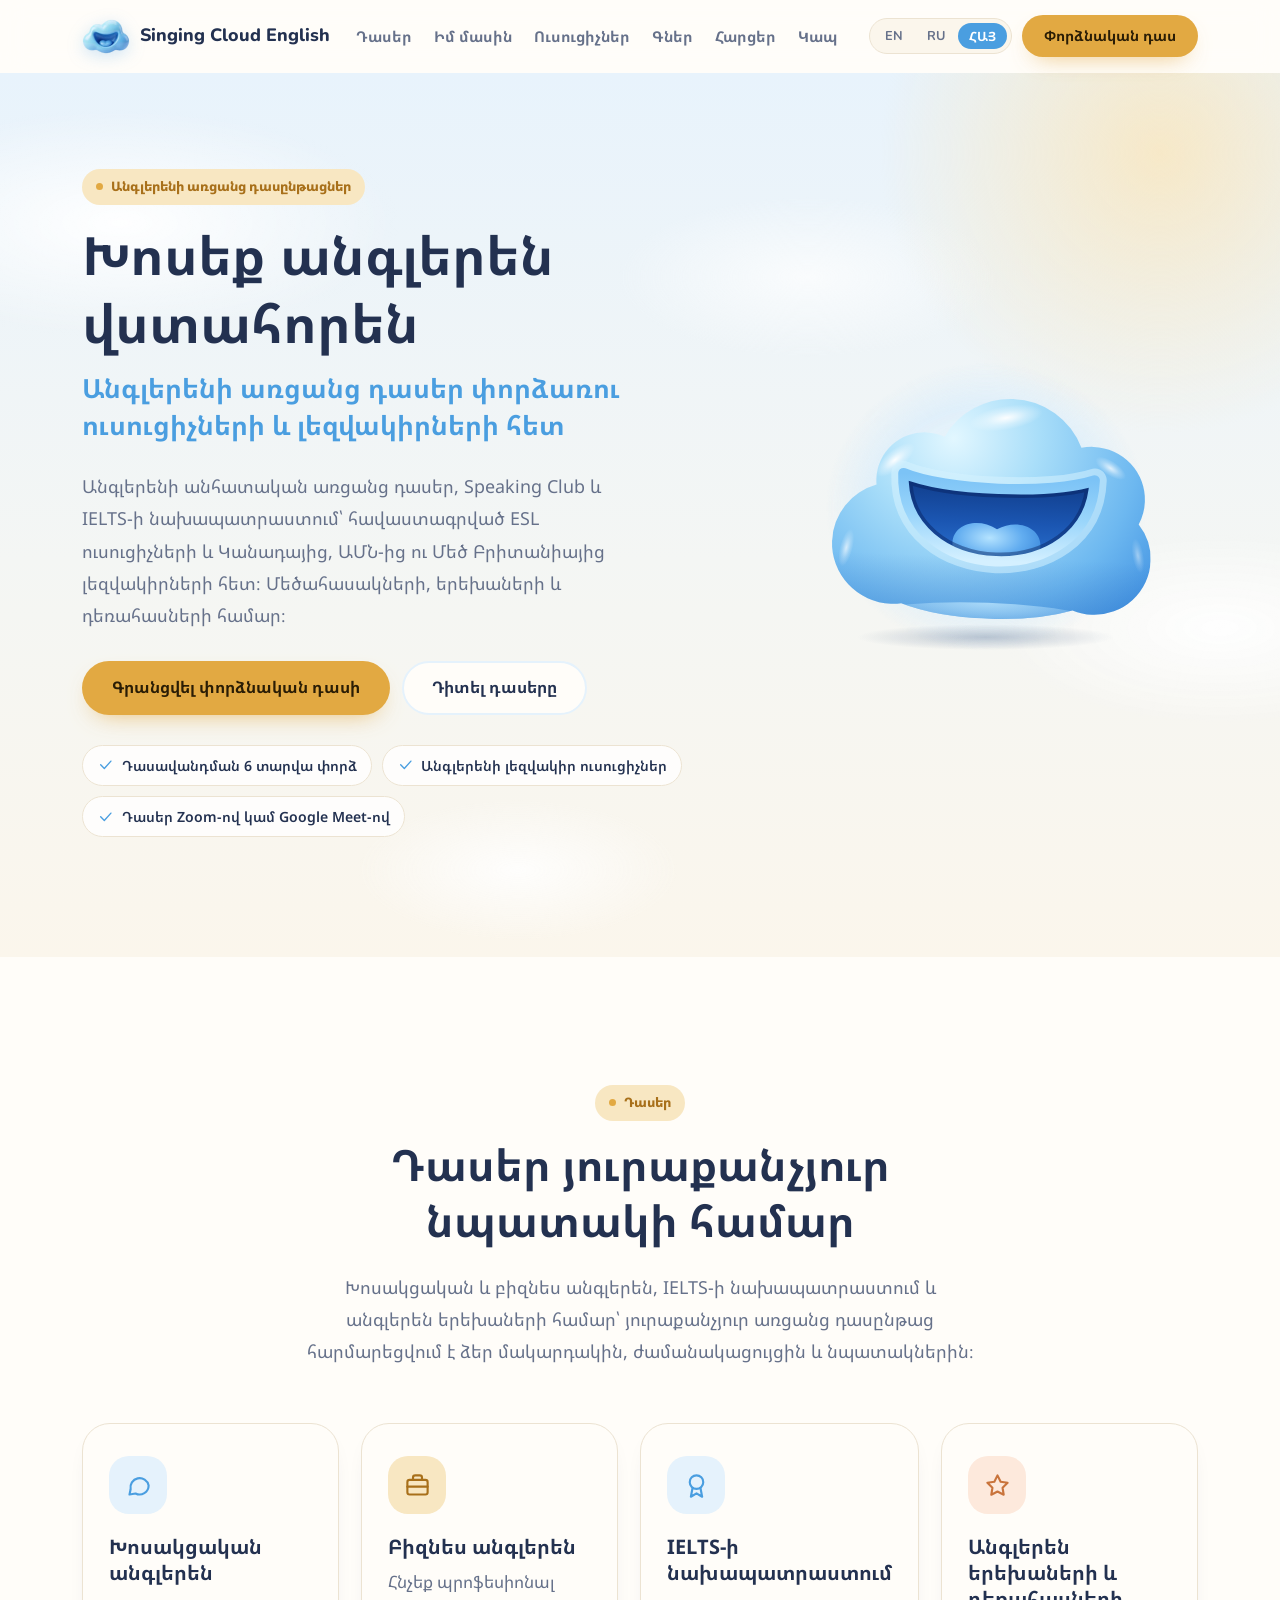
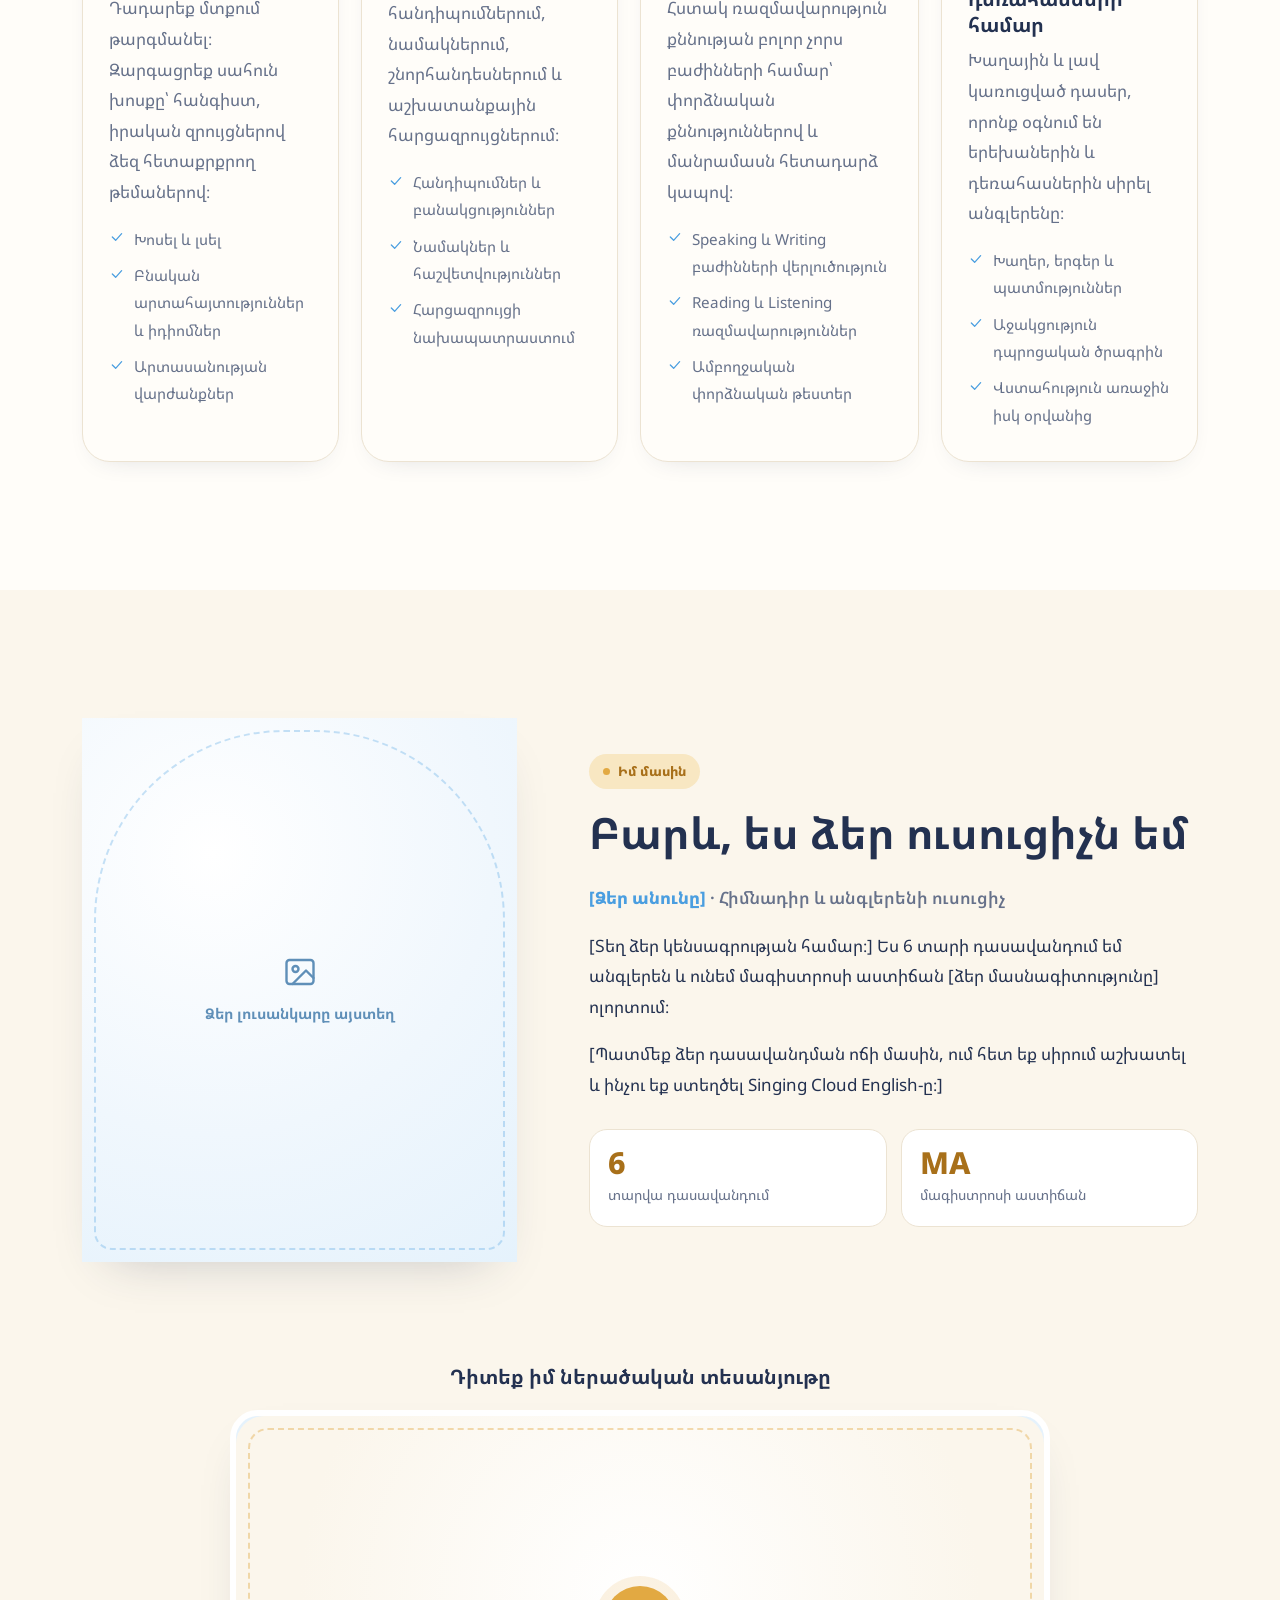
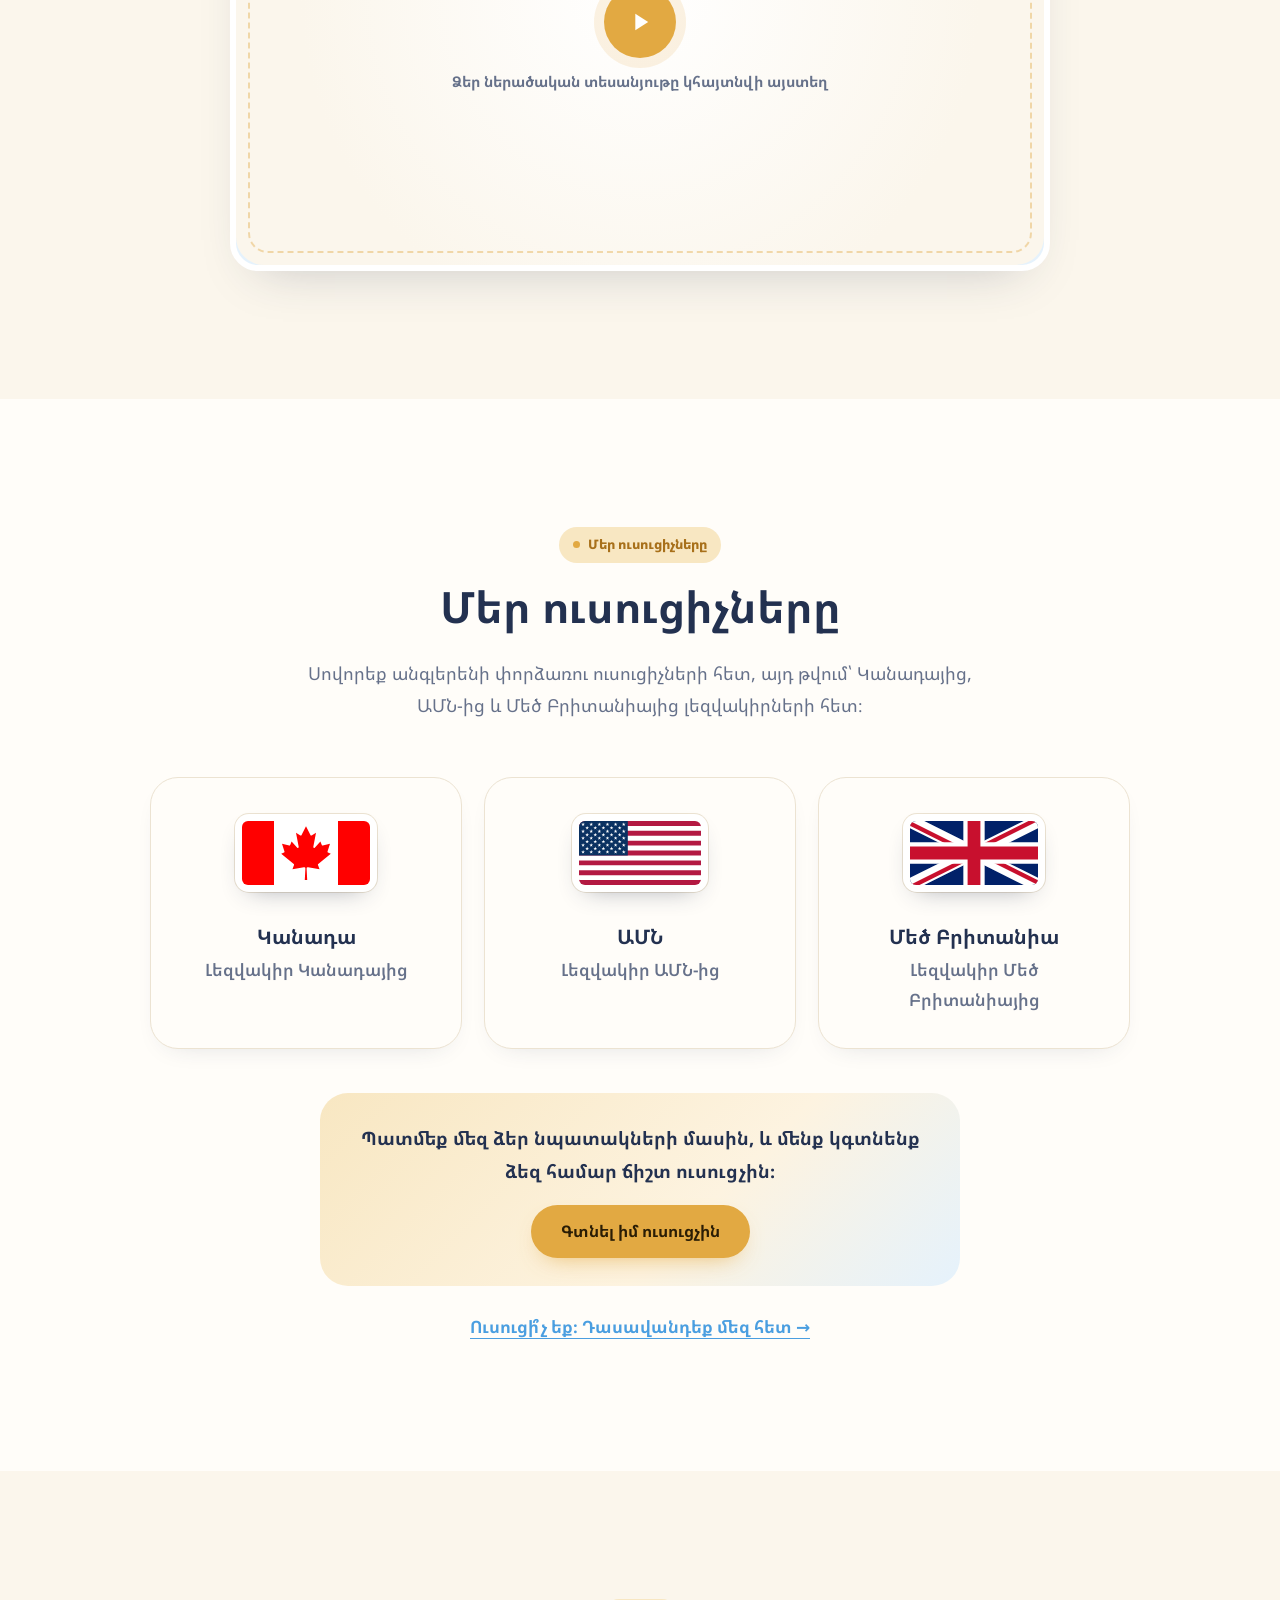
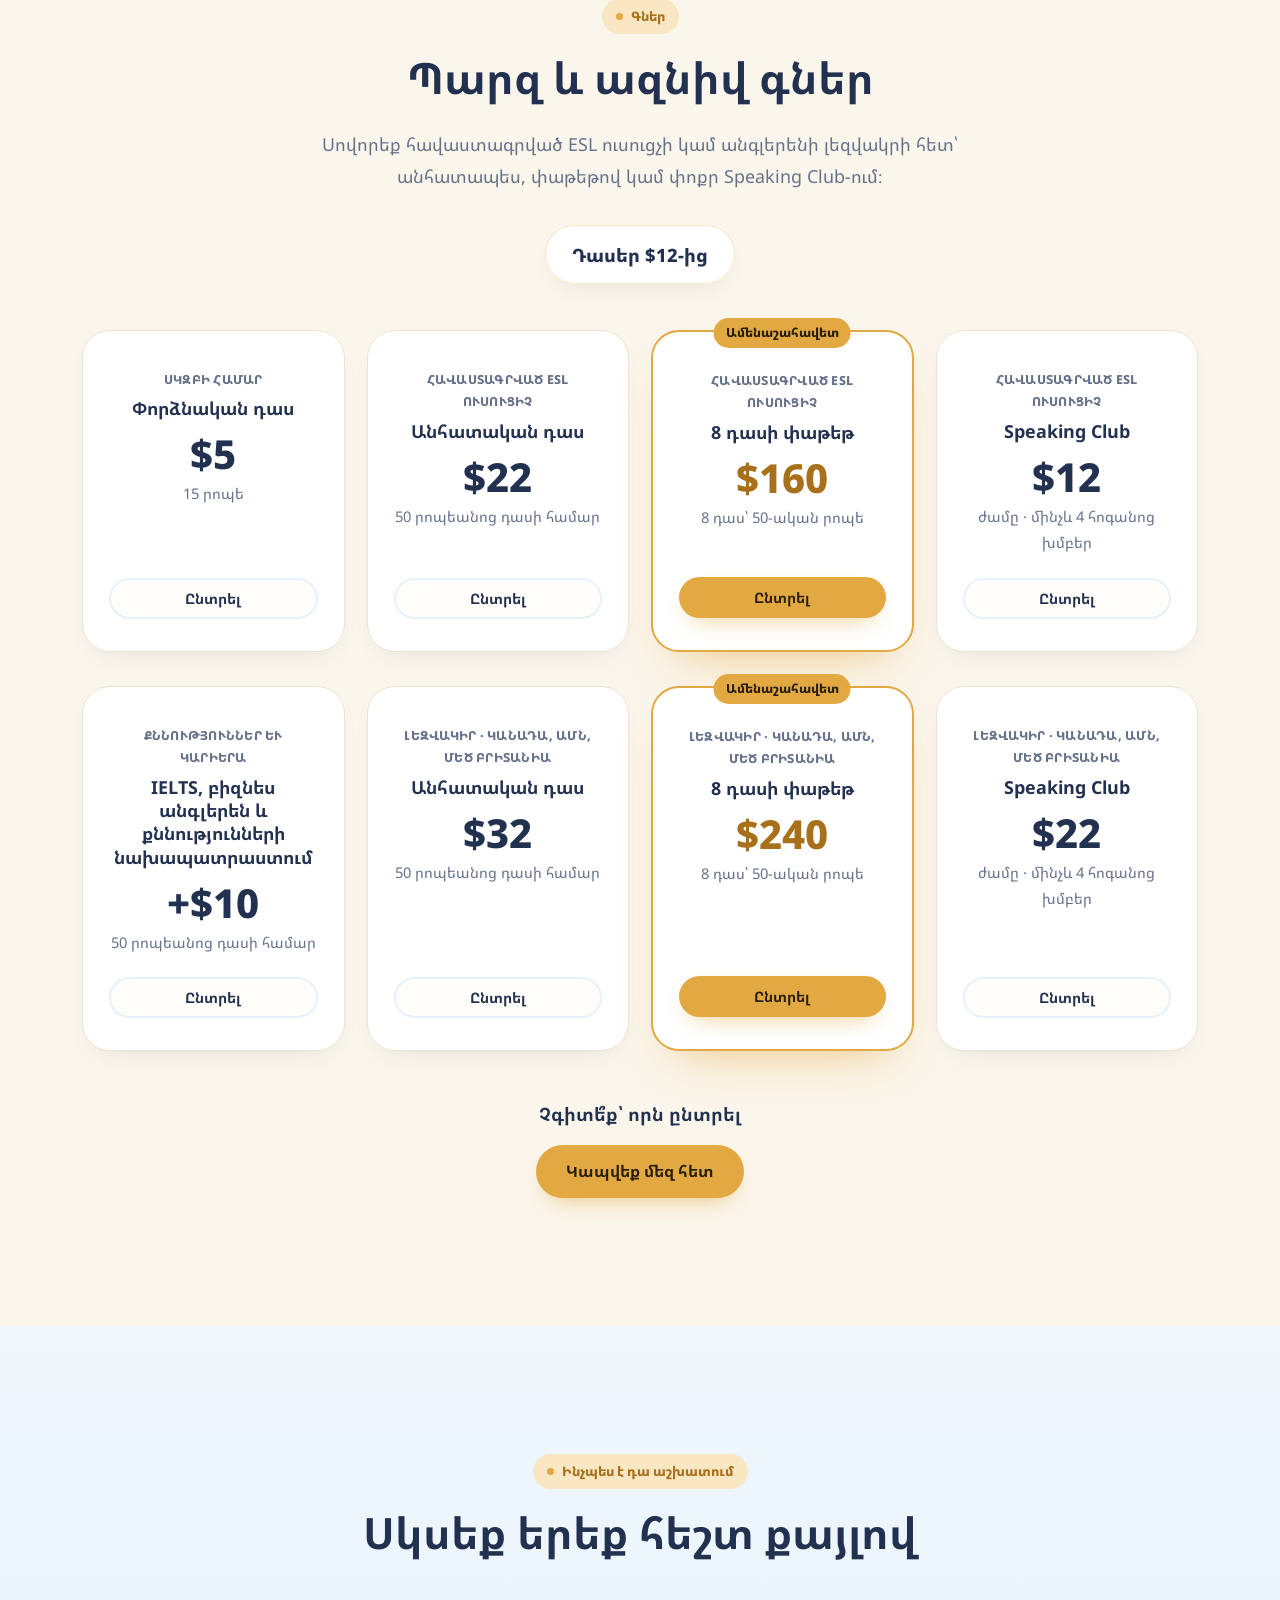
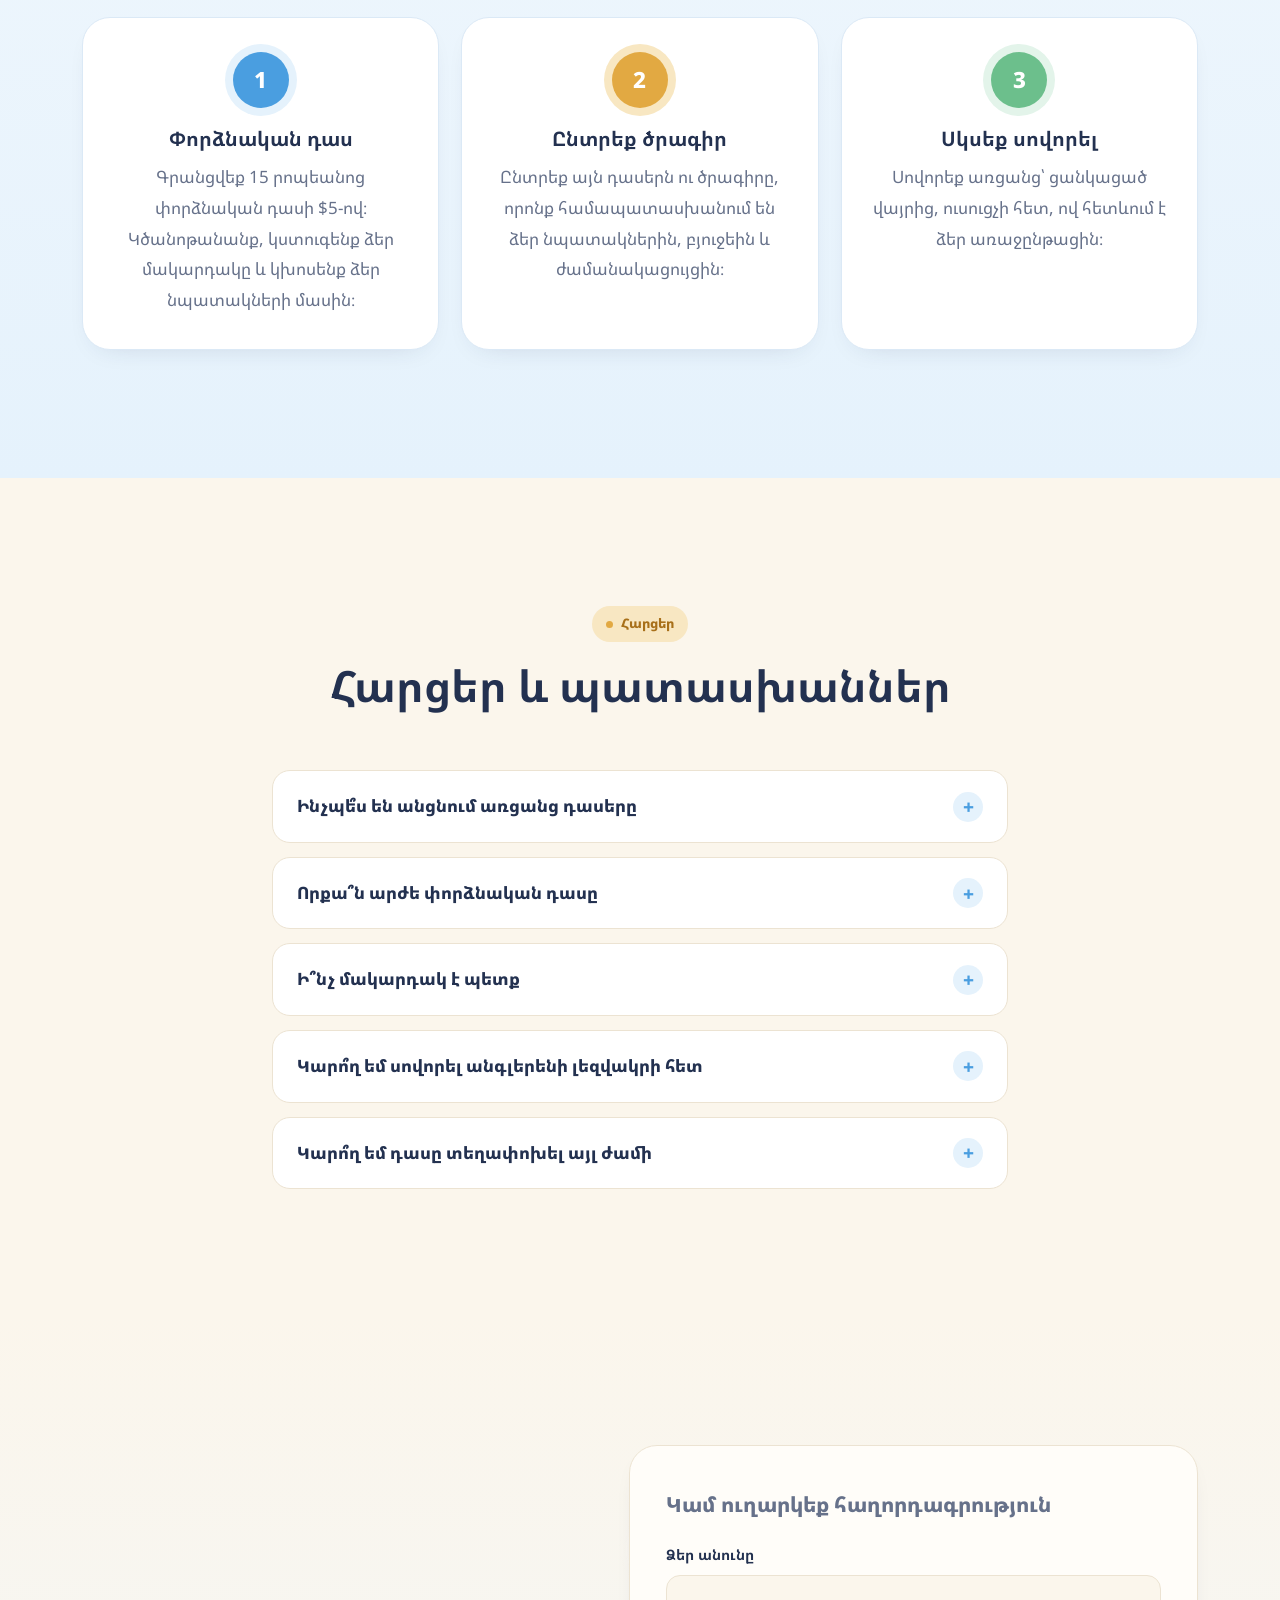
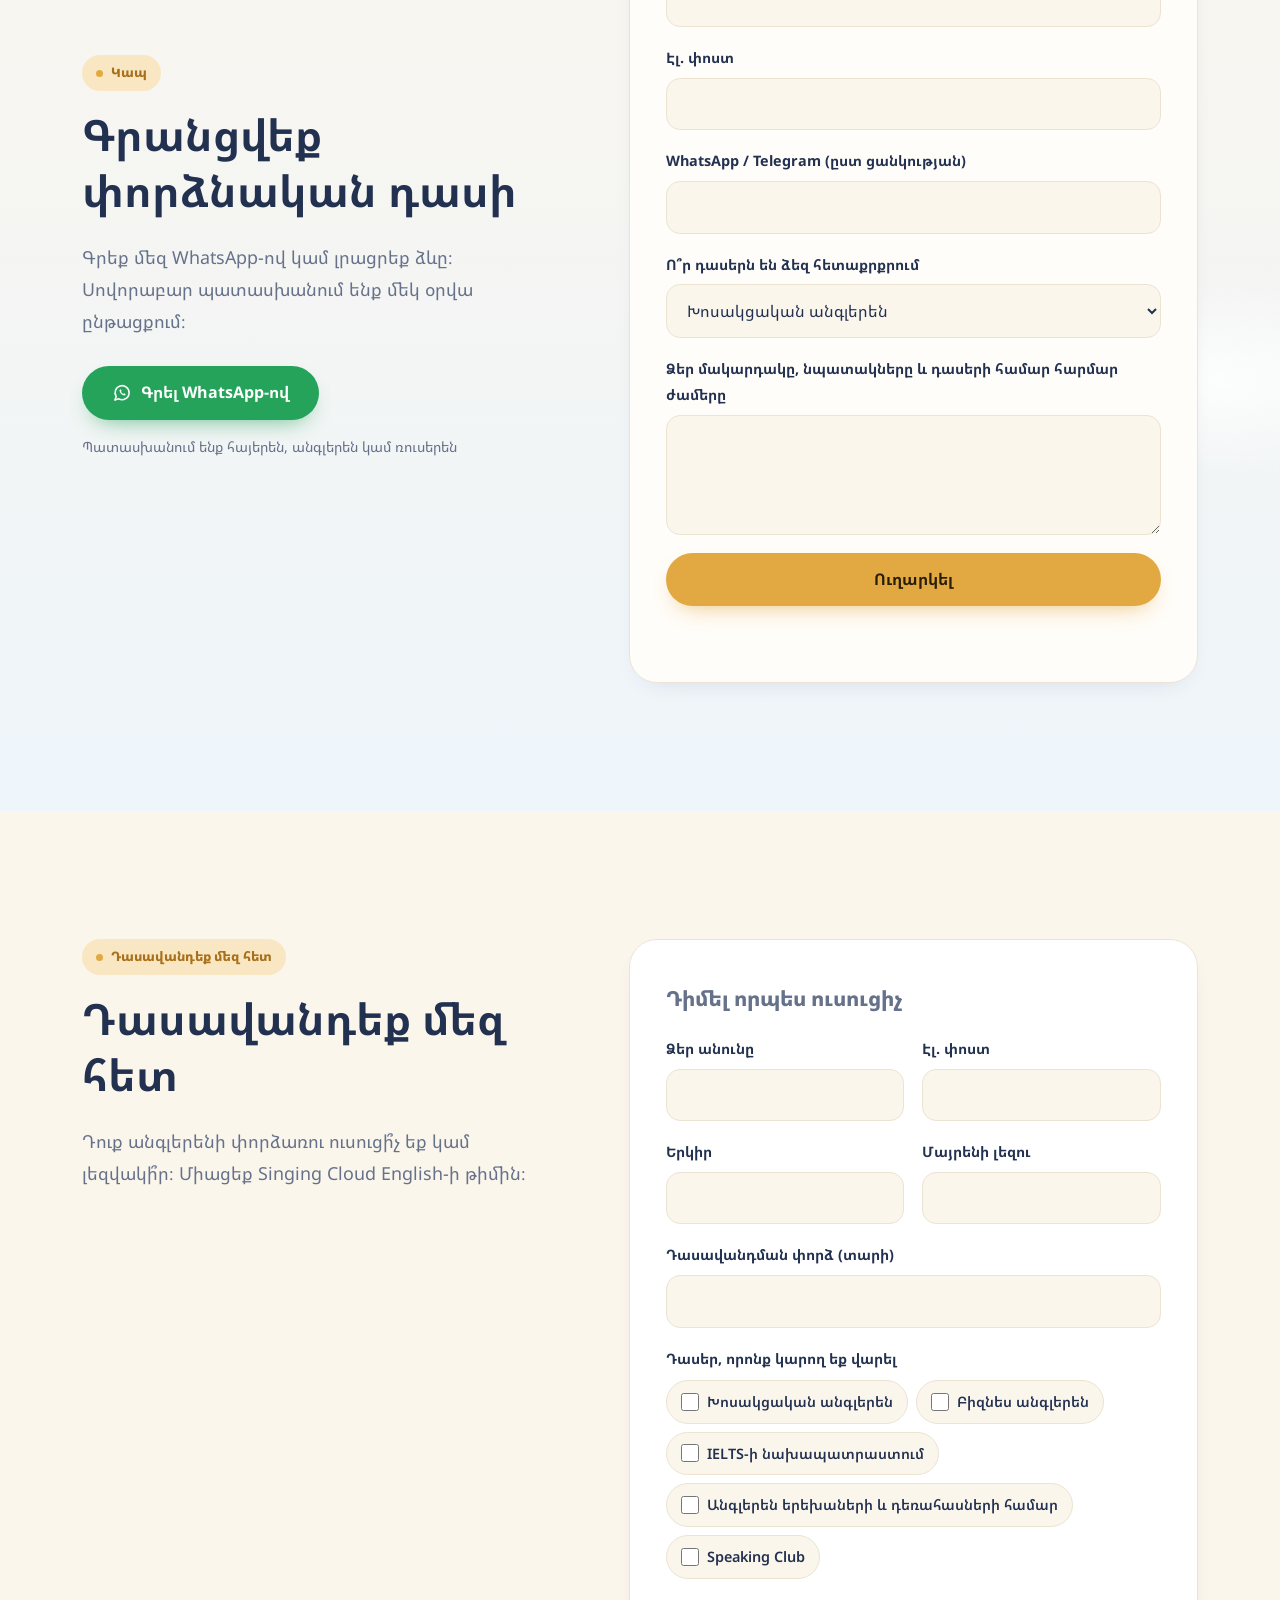
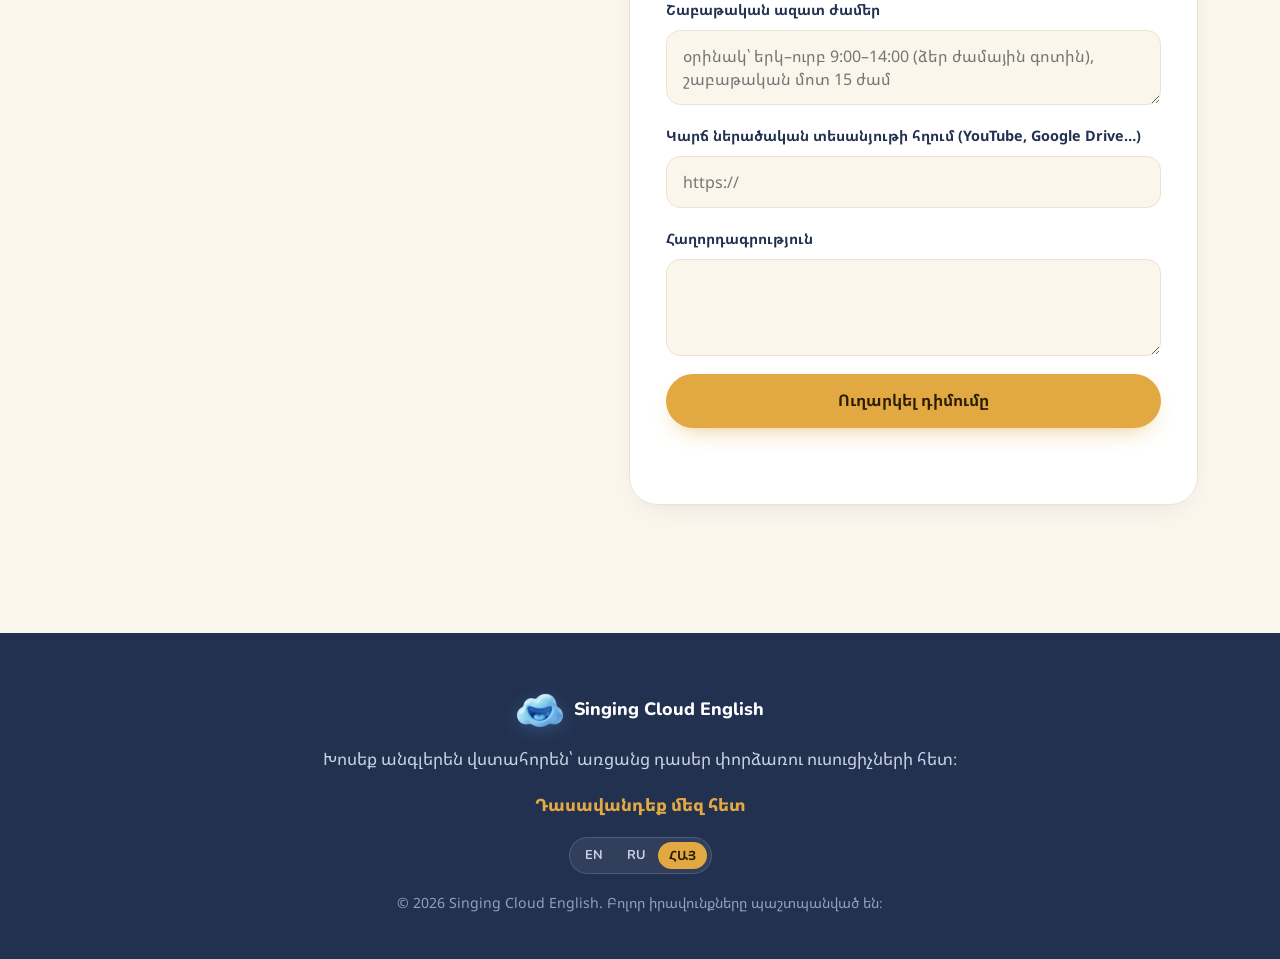
==== commit ecbf46d6: "Connect forms to Formspree; show a thank-you box after sending (noindex kept)" ====
--- a/hy/index.html
+++ b/hy/index.html
@@ -301,8 +301,8 @@
       <a class="btn btn-whatsapp" href="https://wa.me/10000000000?text=%D4%B2%D5%A1%D6%80%D6%87%D6%89%20%D5%91%D5%A1%D5%B6%D5%AF%D5%A1%D5%B6%D5%B8%D6%82%D5%B4%20%D5%A5%D5%B4%20%D5%A3%D6%80%D5%A1%D5%B6%D6%81%D5%BE%D5%A5%D5%AC%20%D5%A1%D5%B6%D5%A3%D5%AC%D5%A5%D6%80%D5%A5%D5%B6%D5%AB%20%D6%83%D5%B8%D6%80%D5%B1%D5%B6%D5%A1%D5%AF%D5%A1%D5%B6%20%D5%A4%D5%A1%D5%BD%D5%AB%D6%89" target="_blank" rel="noopener"><svg class="icon" viewBox="0 0 24 24" aria-hidden="true" focusable="false"><path d="M20.5 11.6a8.4 8.4 0 0 1-12.4 7.4L3.5 20.5 5 16.1a8.4 8.4 0 1 1 15.5-4.5z"/><path d="M9 8.5c0 3.5 3 6.5 6.5 6.5l1-1.6-2-1-1 .8a5 5 0 0 1-2.7-2.7l.8-1-1-2z" fill="currentColor" stroke="none"/></svg>Գրել WhatsApp-ով</a>
       <p class="muted small">Պատասխանում ենք հայերեն, անգլերեն կամ ռուսերեն</p>
     </div>
-    <form class="form card reveal" action="https://formspree.io/f/YOUR_FORM_ID" method="POST"
-          data-connected="false" data-sending="Ուղարկվում է…" data-success="Շնորհակալություն։ Ձեր հաղորդագրությունն ուղարկված է։ Շուտով կկապվենք ձեզ հետ։"
+    <form class="form card reveal" action="https://formspree.io/f/mrpprejo" method="POST"
+          data-connected="true" data-sending="Ուղարկվում է…" data-success="Շնորհակալություն։ Ձեր հաղորդագրությունն ուղարկված է։ Շուտով կկապվենք ձեզ հետ։"
           data-error="Ներողություն, ինչ-որ բան սխալ գնաց։ Խնդրում ենք կրկին փորձել կամ գրել մեզ WhatsApp-ով։" data-not-connected="Ձևը դեռ միացված չէ։ Խնդրում ենք առայժմ գրել WhatsApp-ով։">
       <p class="form-or">Կամ ուղարկեք հաղորդագրություն</p>
       <input type="hidden" name="_subject" value="New enquiry — Singing Cloud English (HY)">
@@ -326,8 +326,8 @@
       <p class="lead">Դուք անգլերենի փորձառու ուսուցի՞չ եք կամ լեզվակի՞ր։ Միացեք Singing Cloud English-ի թիմին։</p>
       <ul class="points join-perks"></ul>
     </div>
-    <form class="form card reveal" action="https://formspree.io/f/YOUR_TEACHER_FORM_ID" method="POST"
-          data-connected="false" data-sending="Ուղարկվում է…" data-success="Շնորհակալություն։ Ձեր դիմումն ուղարկված է։ Շուտով կկապվենք ձեզ հետ։"
+    <form class="form card reveal" action="https://formspree.io/f/xljjagvr" method="POST"
+          data-connected="true" data-sending="Ուղարկվում է…" data-success="Շնորհակալություն։ Ձեր դիմումն ուղարկված է։ Շուտով կկապվենք ձեզ հետ։"
           data-error="Ներողություն, ինչ-որ բան սխալ գնաց։ Խնդրում ենք կրկին փորձել կամ գրել մեզ WhatsApp-ով։" data-not-connected="Դիմումի ձևը դեռ միացված չէ։ Խնդրում ենք առայժմ գրել մեզ WhatsApp-ով։">
       <p class="form-or">Դիմել որպես ուսուցիչ</p>
       <input type="hidden" name="_subject" value="Teacher application — Singing Cloud English (HY)">
--- a/assets/styles.css
+++ b/assets/styles.css
@@ -353,3 +353,10 @@
   .js .reveal { opacity: 1; translate: none; }
   .letters { display: none; }
 }
+
+/* ---------- after a form is sent: the fields hide and a "Thank you" box shows ---------- */
+.form.sent > :not(.form-thanks) { display: none; }
+.form-thanks { display: grid; justify-items: center; gap: 14px; padding: 34px 10px; text-align: center; outline: none; }
+.form-thanks p { margin: 0; font-size: 1.15rem; font-weight: 700; line-height: 1.6; }
+.form-thanks-icon { display: grid; place-items: center; width: 64px; height: 64px; border-radius: 50%;
+  font-size: 30px; font-weight: 800; color: #23774a; background: #e3f4ea; border: 2px solid #23774a; }
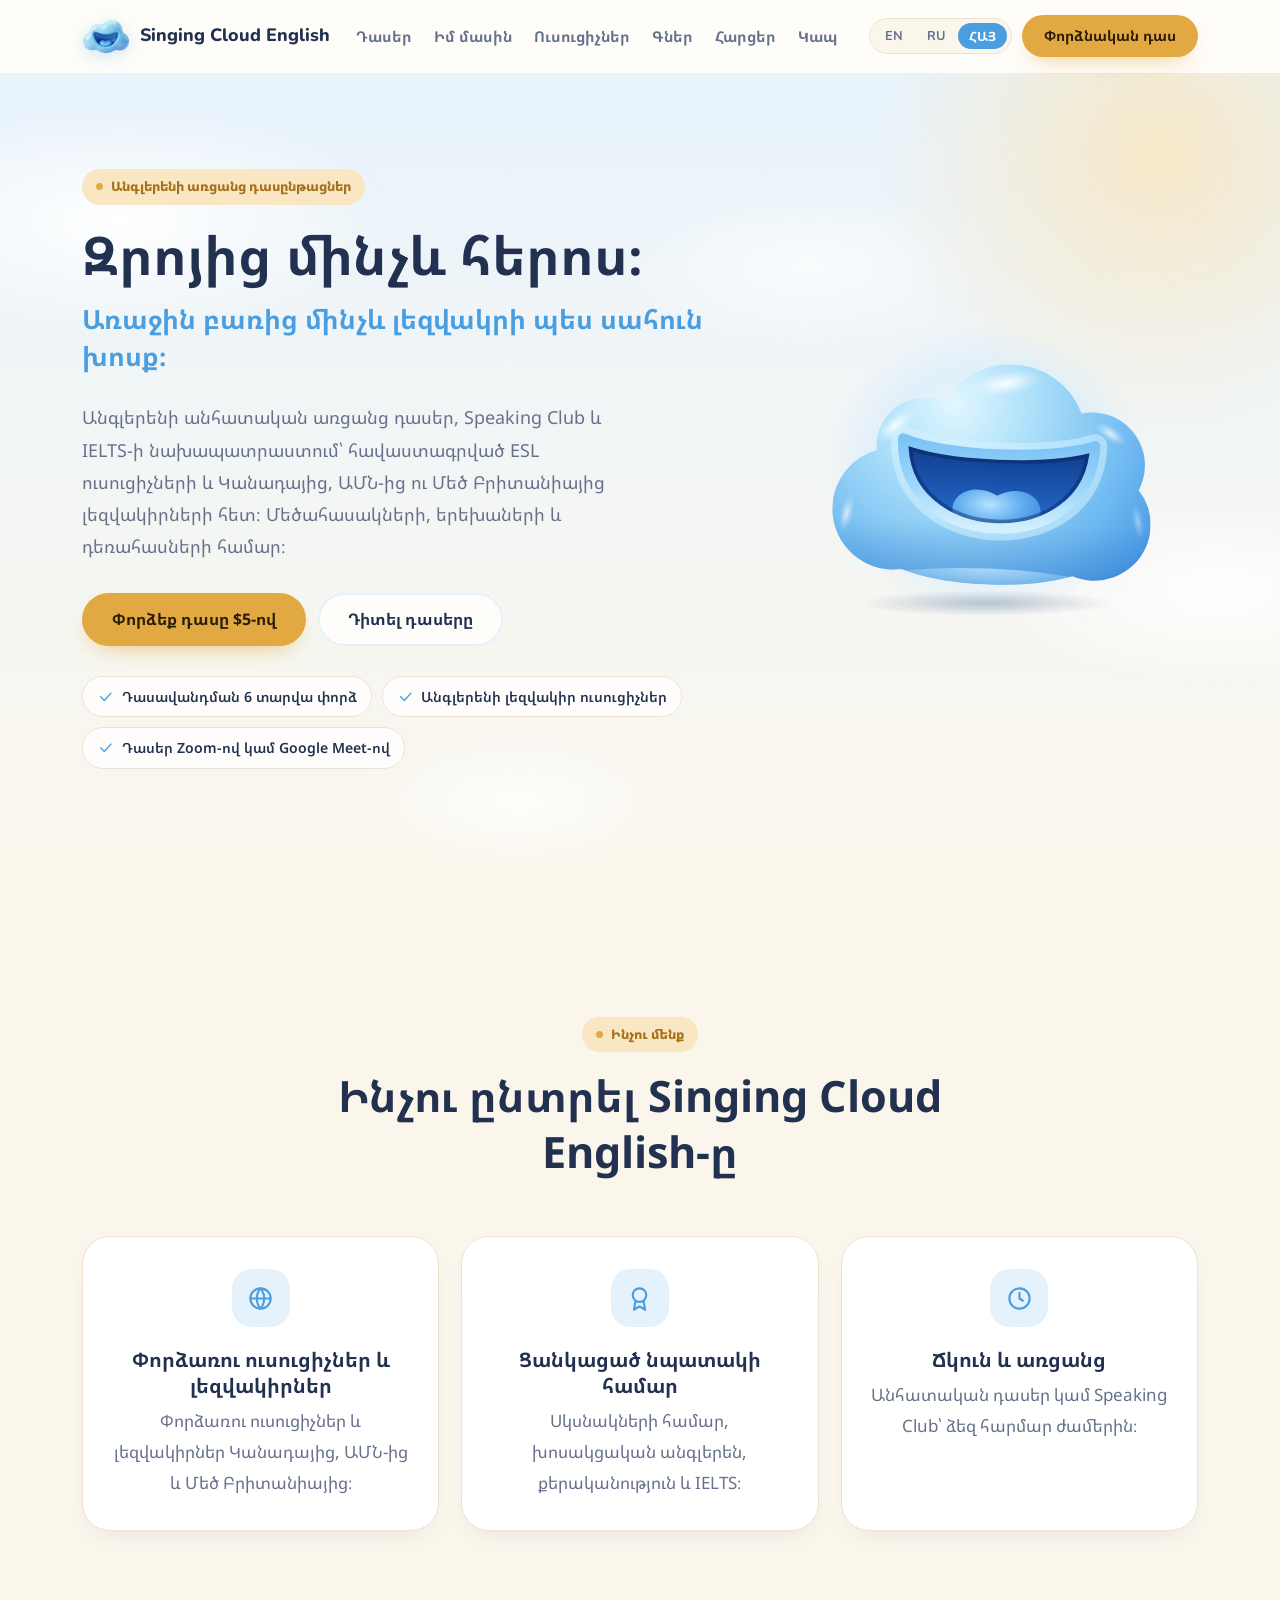
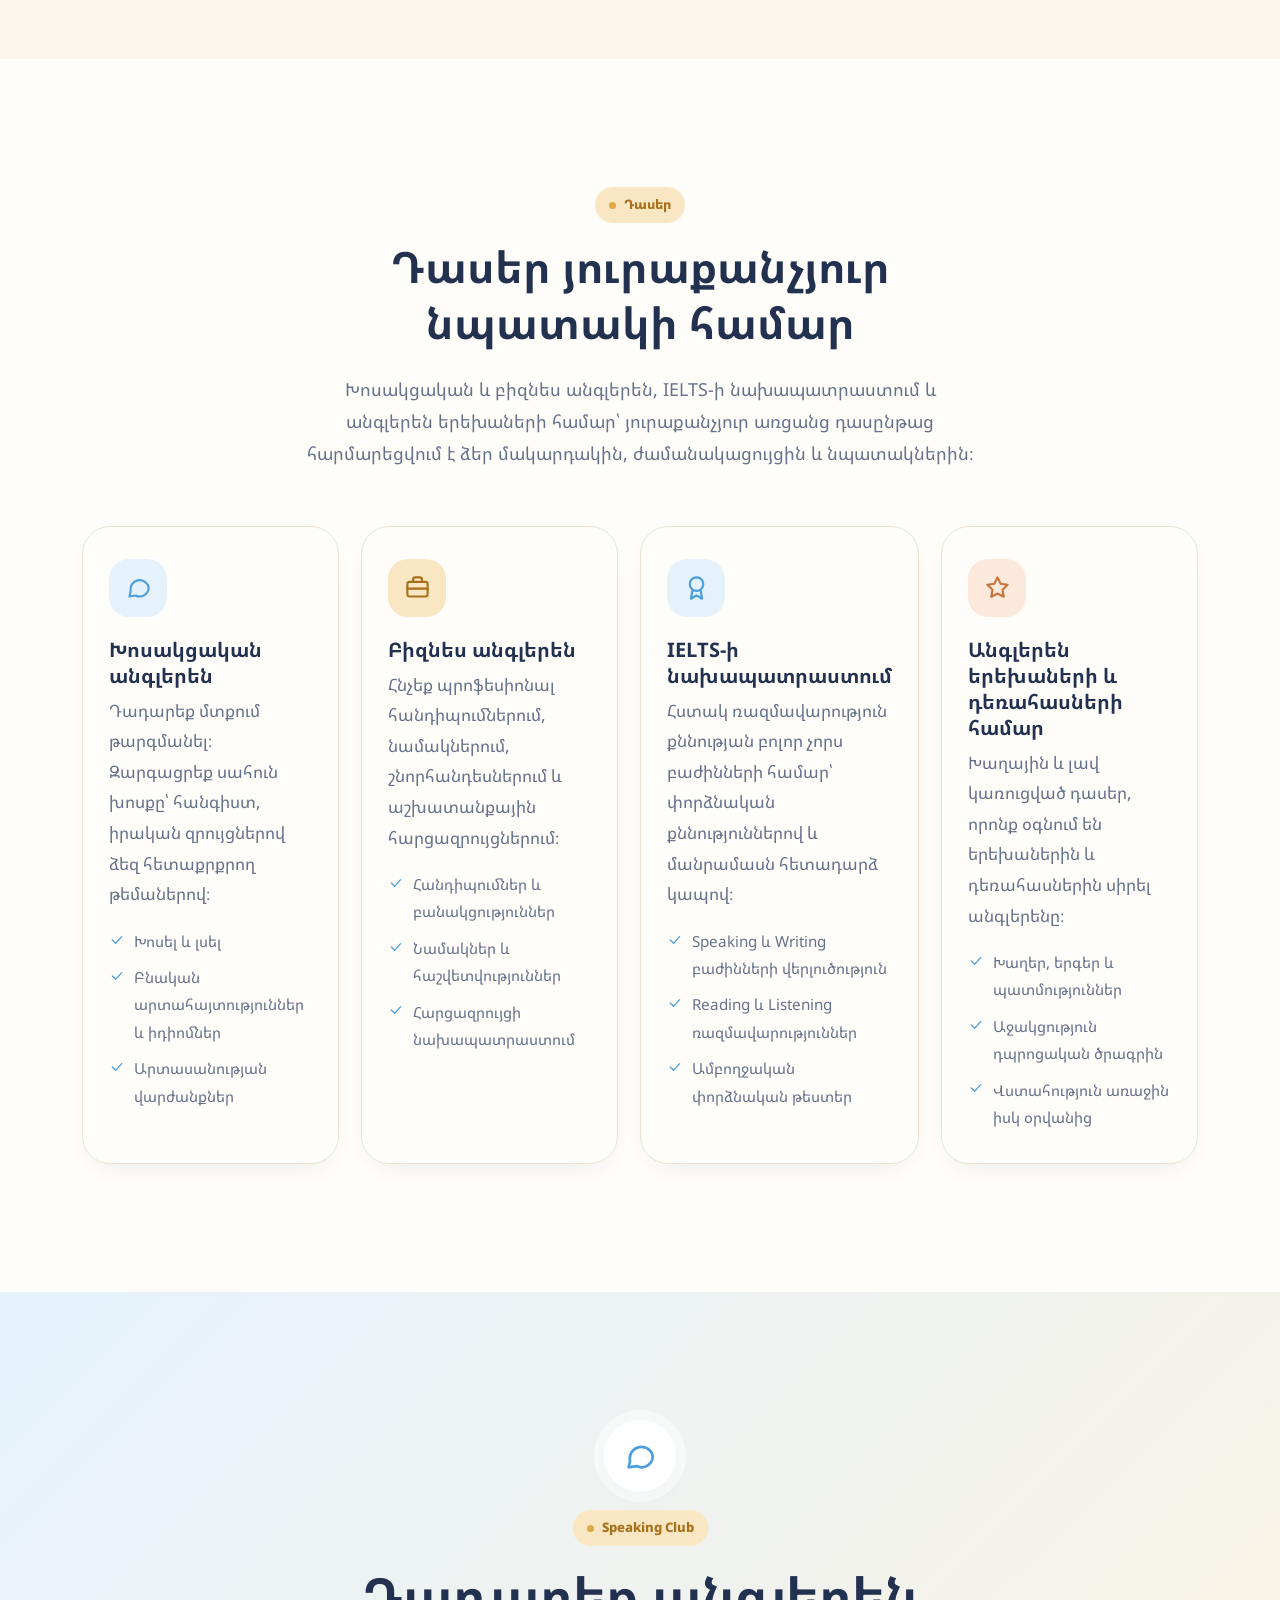
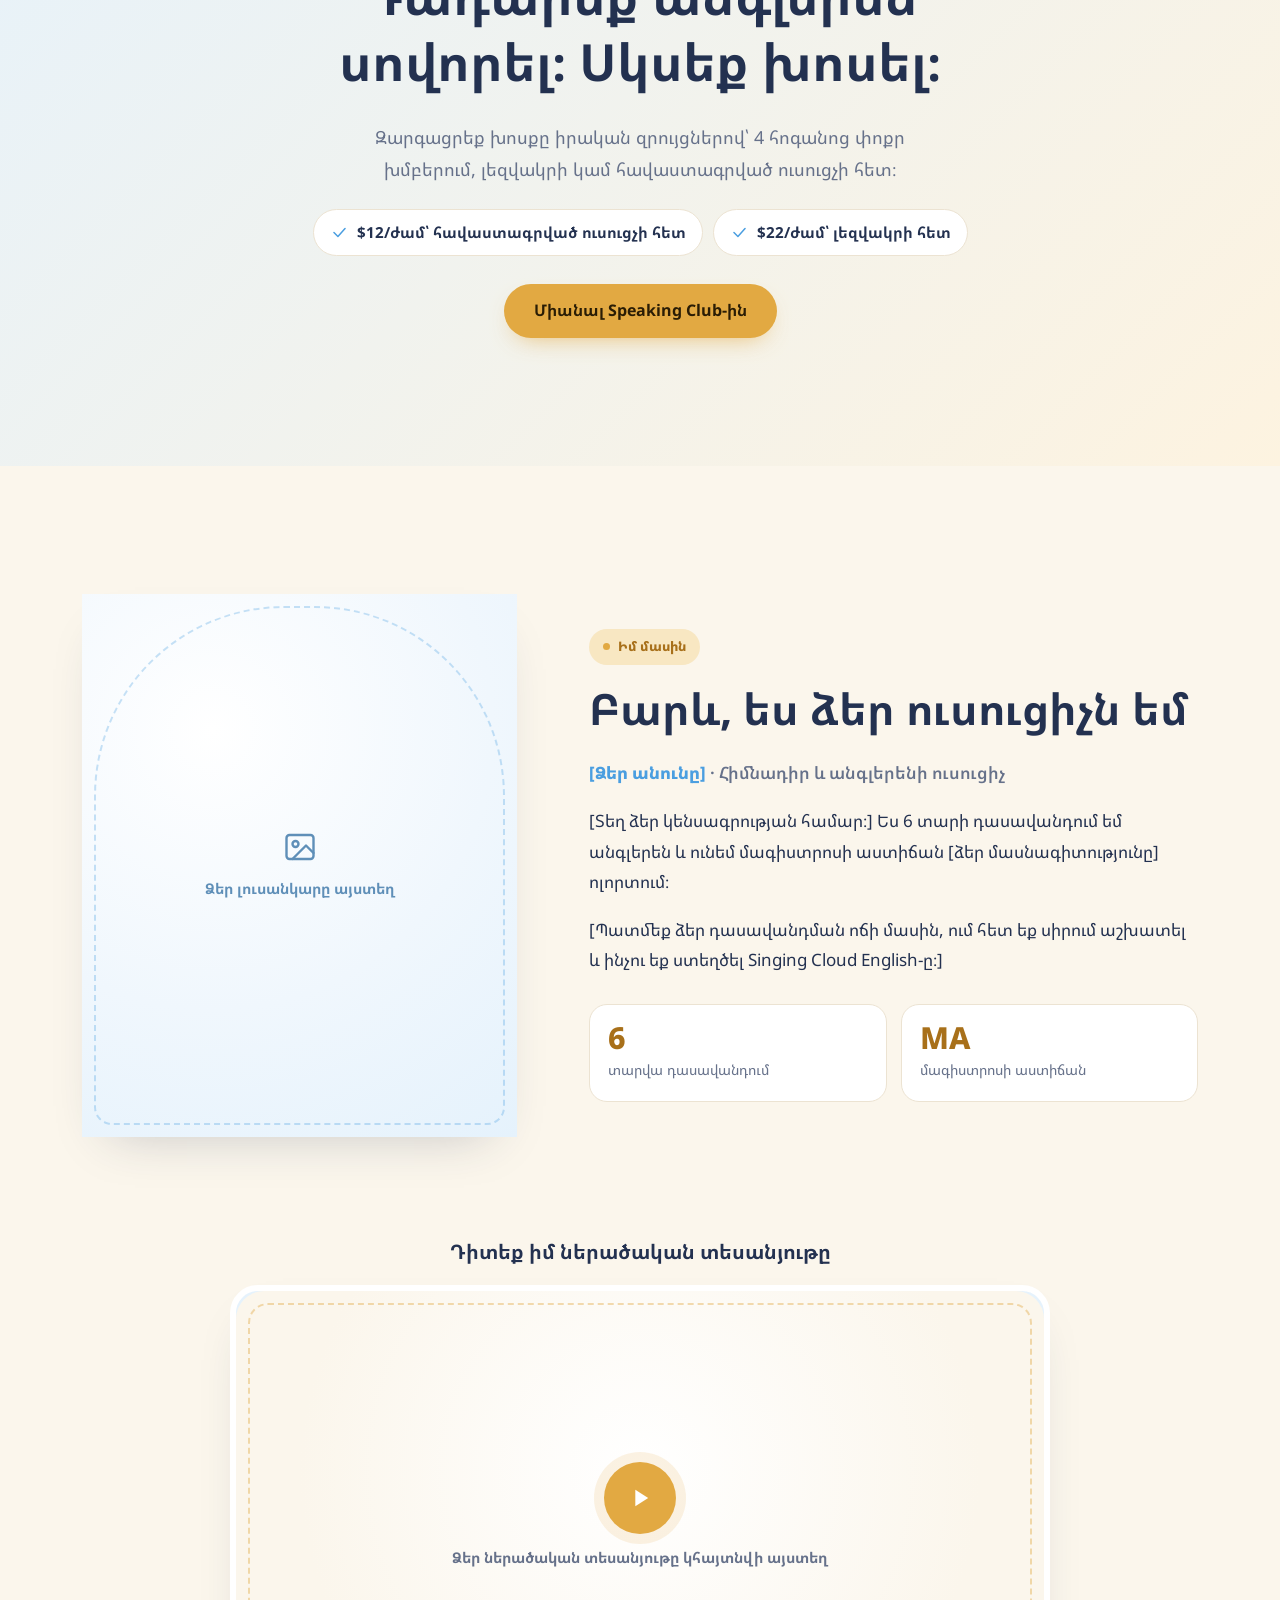
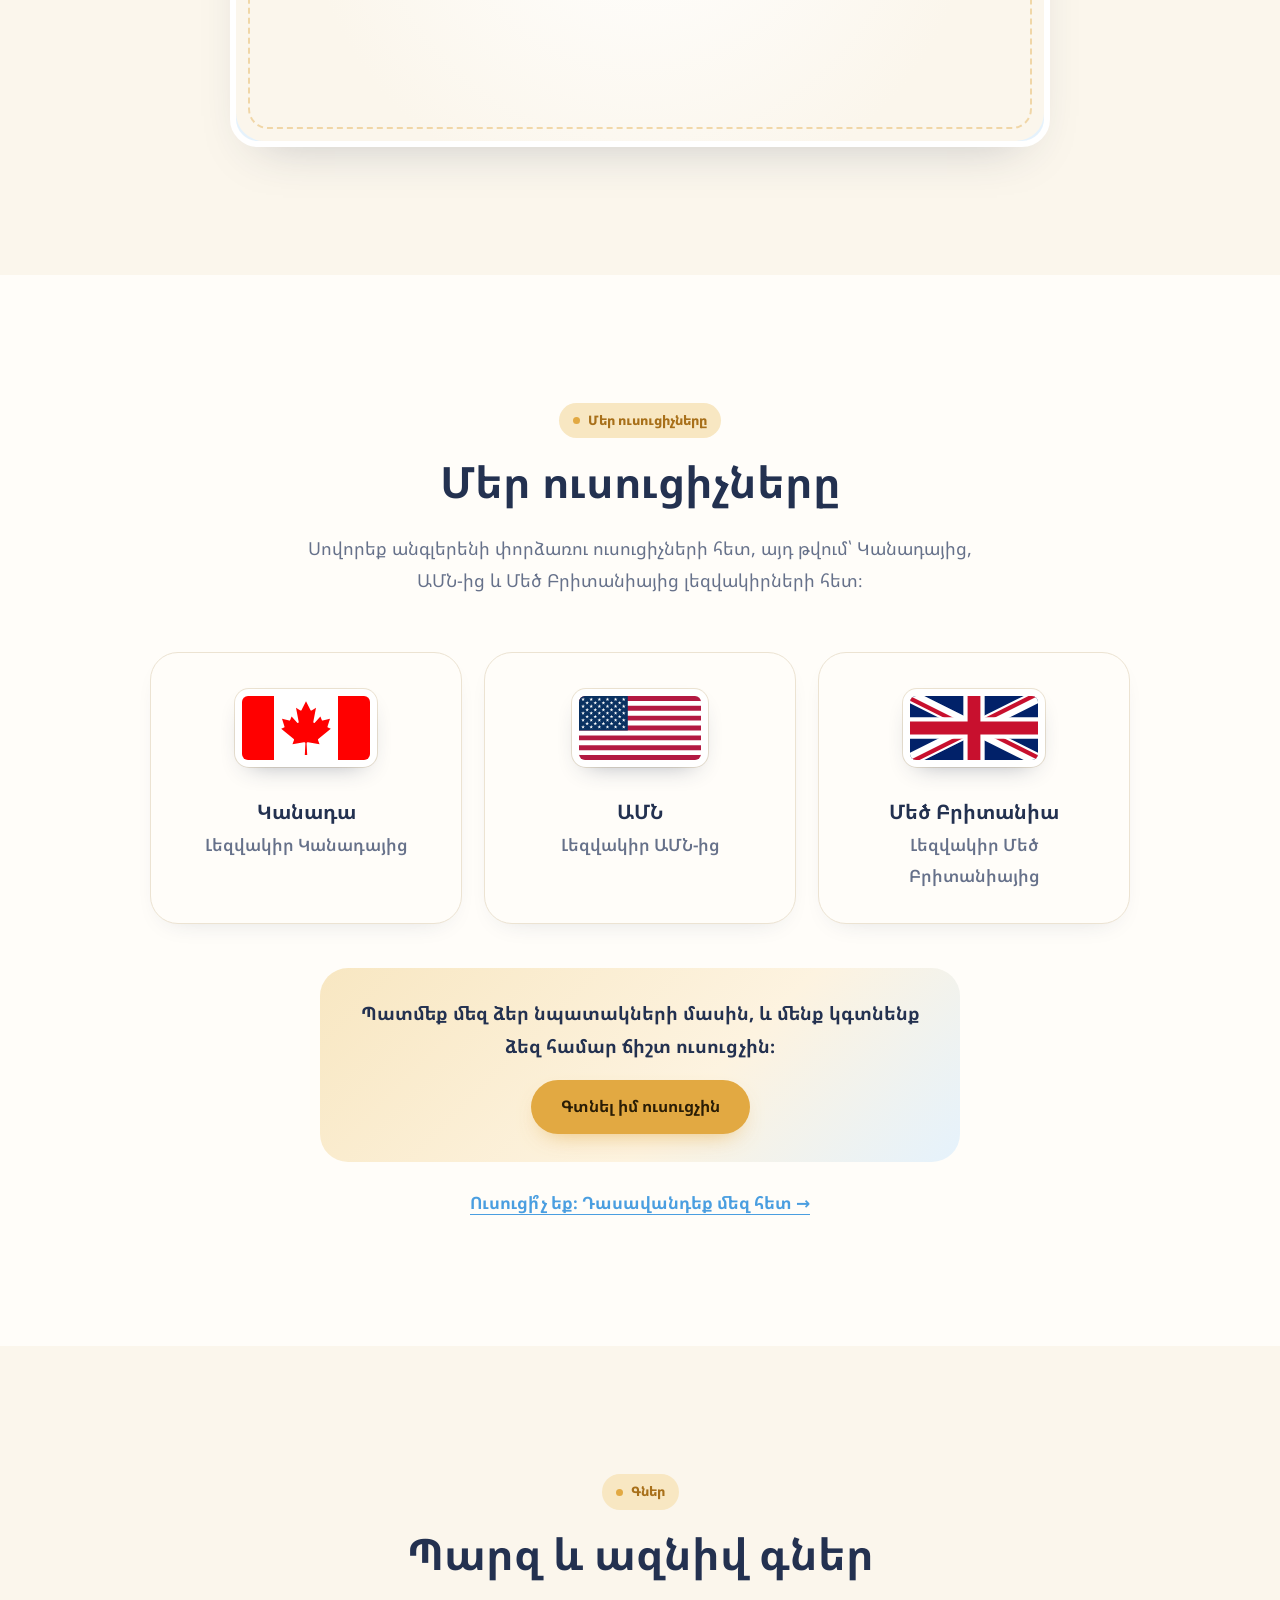
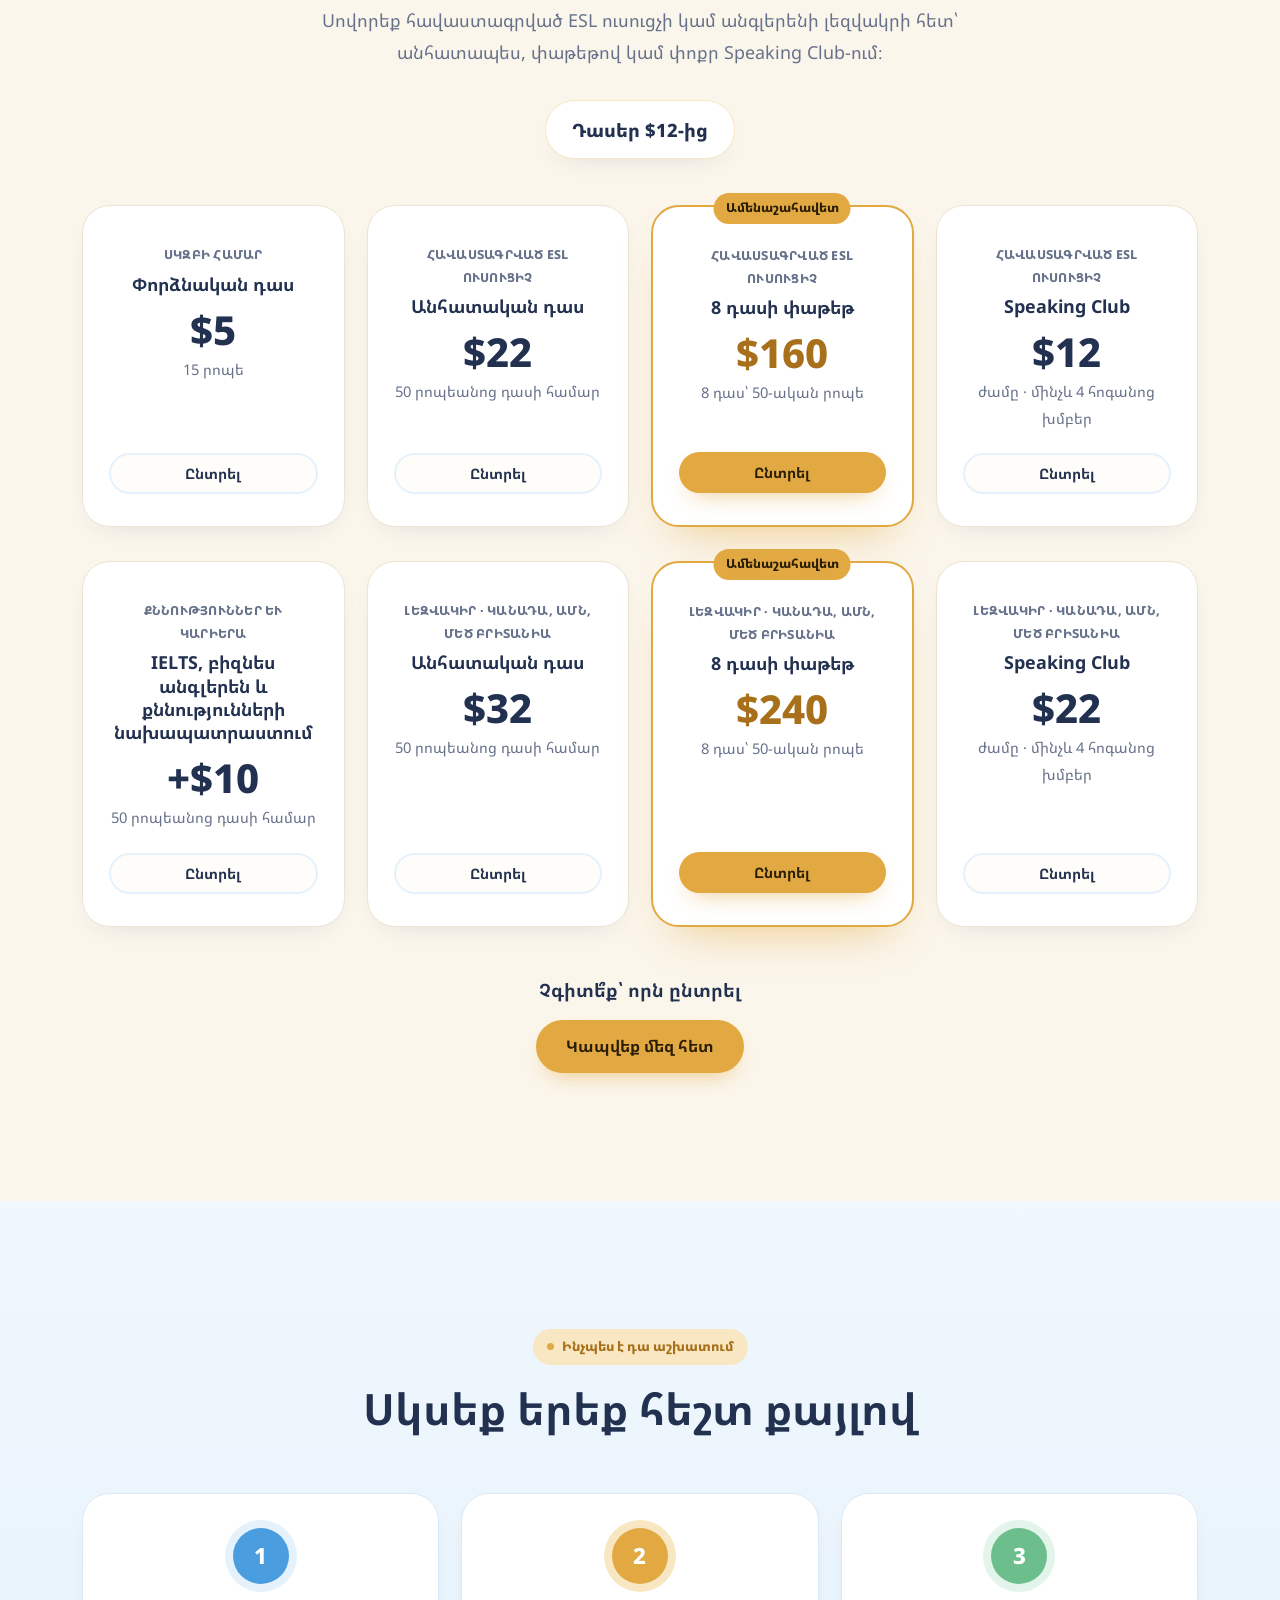
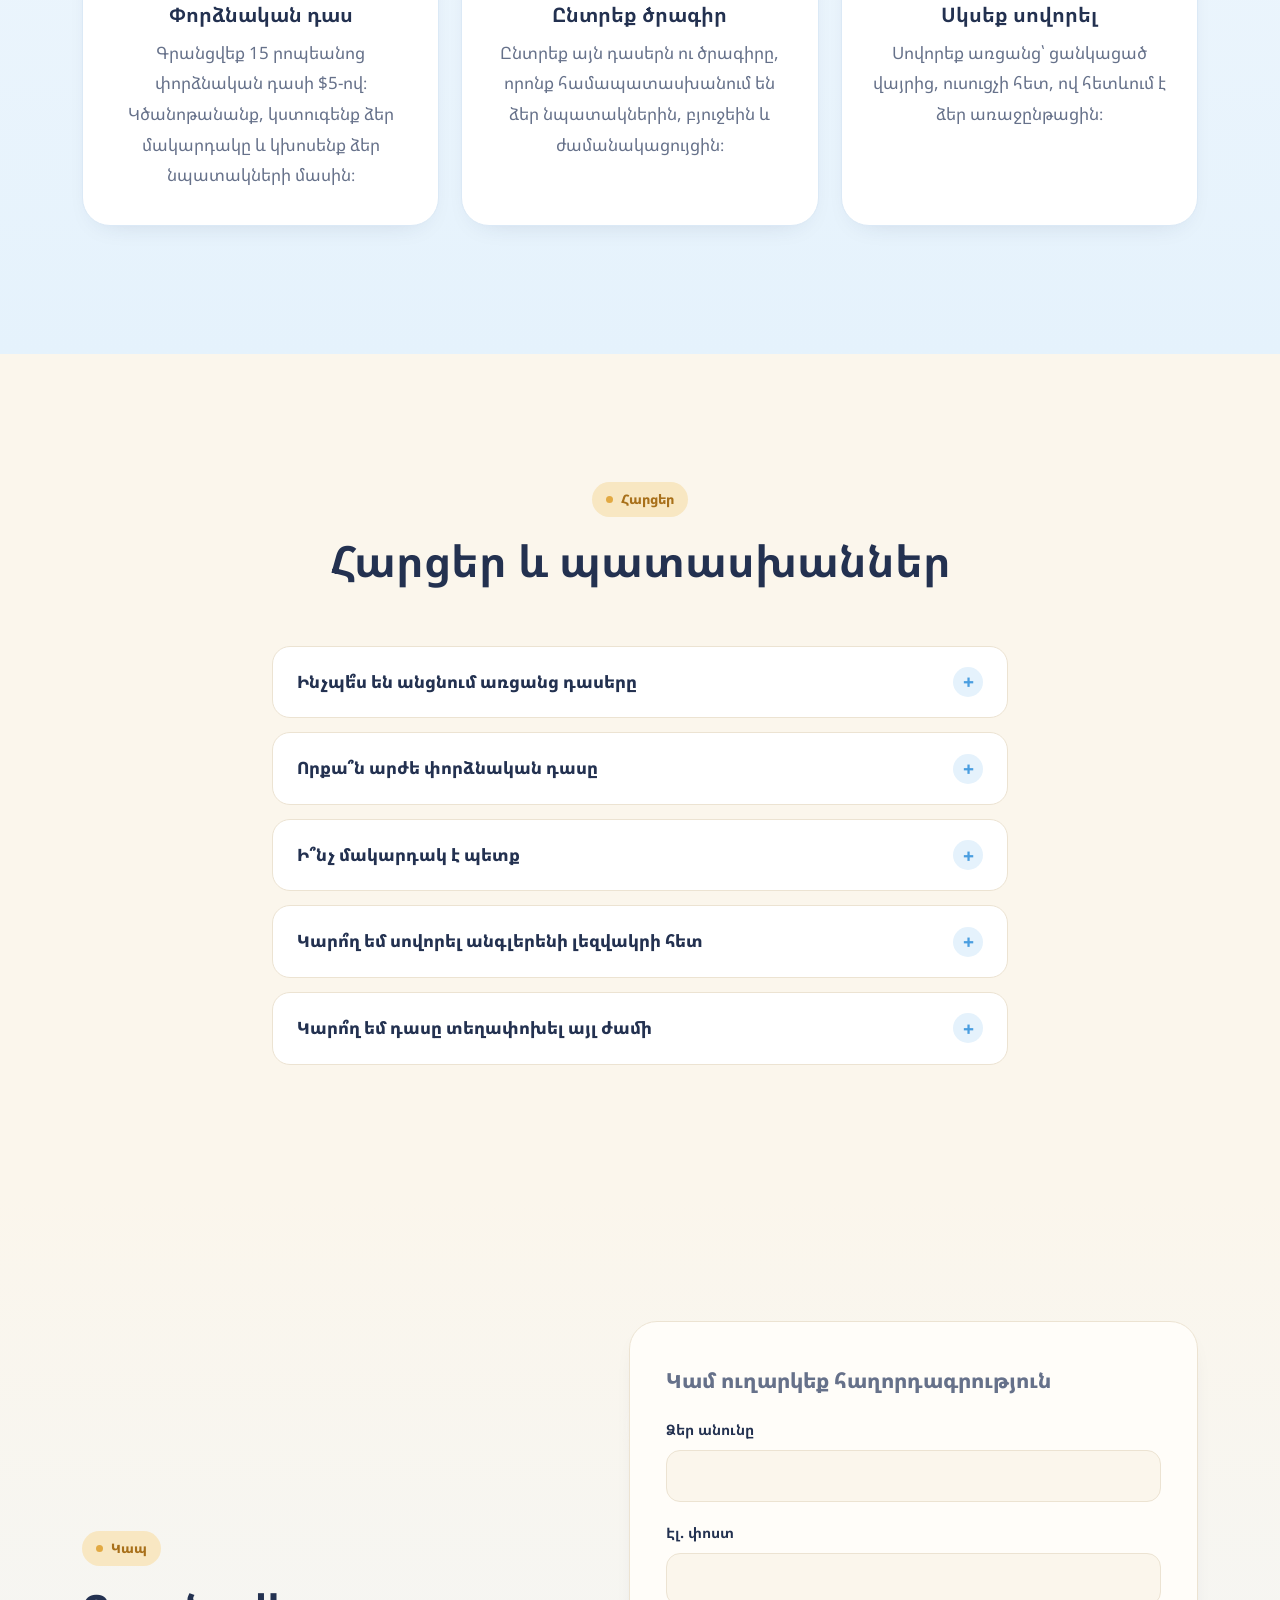
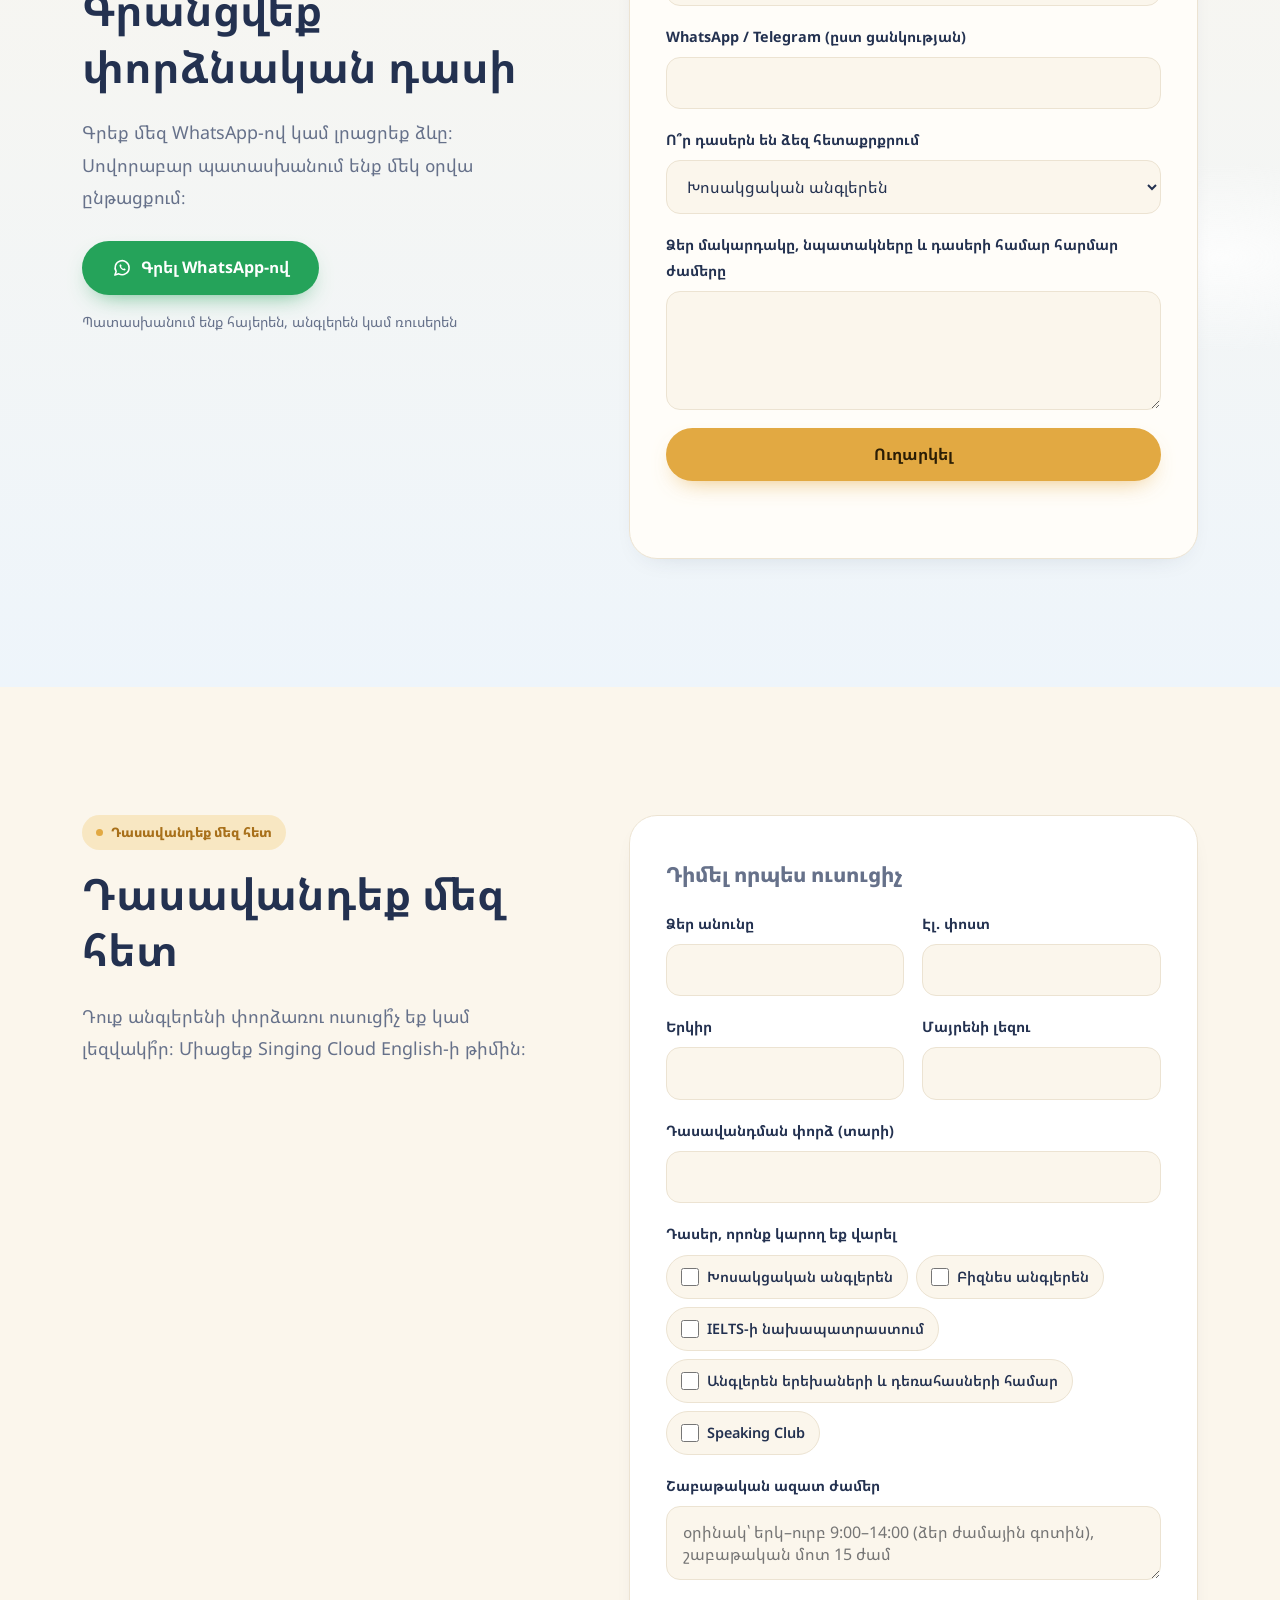
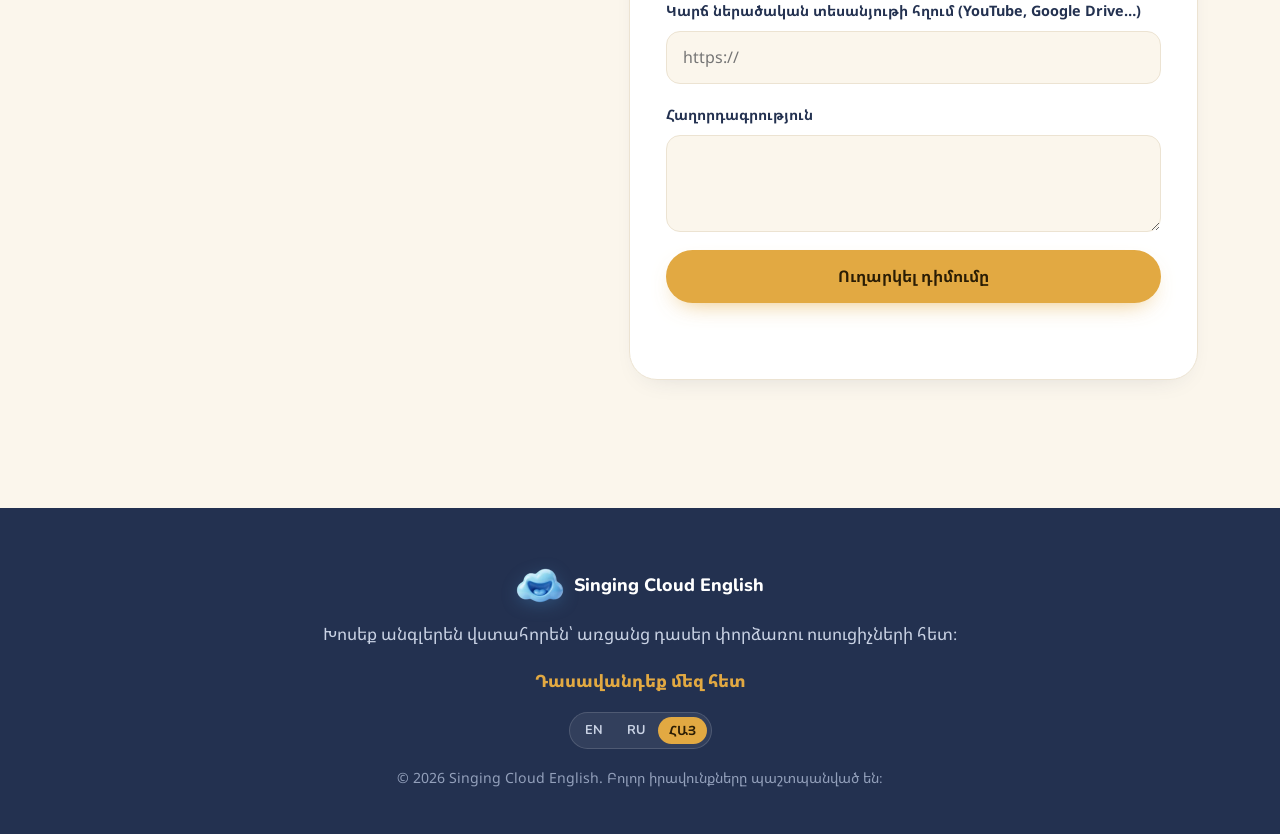
==== commit d728a21f: "New hero copy, Why choose us and Speaking Club sections (EN, RU, HY draft); noindex kept" ====
--- a/hy/index.html
+++ b/hy/index.html
@@ -1,5 +1,5 @@
 <!doctype html>
-<!-- DRAFT: Armenian (Eastern) translation is a DRAFT — please have a native Armenian speaker check all text before publishing. -->
+<!-- DRAFT: Armenian (Eastern) translation is a DRAFT — please have a native Armenian speaker check all text before publishing, including the new hero, &#x27;Why choose us&#x27; and Speaking Club texts. -->
 <html lang="hy" dir="ltr">
 <head>
   <meta charset="utf-8">
@@ -35,7 +35,7 @@
   <link rel="preconnect" href="https://fonts.gstatic.com" crossorigin>
   <link rel="stylesheet" href="https://fonts.googleapis.com/css2?family=Nunito:wght@400;600;700;800&family=Noto+Sans+Armenian:wght@400;600;700;800&display=swap">
   <link rel="stylesheet" href="../assets/styles.css">
-  <script type="application/ld+json">{"@context": "https://schema.org", "@graph": [{"@type": "EducationalOrganization", "@id": "https://singingcloudproject.github.io/singing-cloud-english/#school", "name": "Singing Cloud English", "url": "https://singingcloudproject.github.io/singing-cloud-english/", "logo": "https://singingcloudproject.github.io/singing-cloud-english/assets/logo-hero.png", "image": "https://singingcloudproject.github.io/singing-cloud-english/assets/og-image.jpg", "description": "Անգլերենի առցանց դասընթացներ՝ անհատական դասեր, անգլերեն լեզվակրի հետ, Speaking Club, IELTS-ի նախապատրաստում և բիզնես անգլերեն։ Դասեր $12-ից։", "slogan": "Խոսեք անգլերեն վստահորեն", "areaServed": "Worldwide", "availableLanguage": ["English", "Russian", "Armenian"], "knowsAbout": ["Խոսակցական անգլերեն", "Բիզնես անգլերեն", "IELTS-ի նախապատրաստում", "Անգլերեն երեխաների և դեռահասների համար"], "hasOfferCatalog": {"@type": "OfferCatalog", "name": "Պարզ և ազնիվ գներ", "itemListElement": [{"@type": "Offer", "name": "Փորձնական դաս — Սկզբի համար", "description": "15 րոպե", "price": "5", "priceCurrency": "USD", "url": "https://singingcloudproject.github.io/singing-cloud-english/hy/#prices"}, {"@type": "Offer", "name": "Անհատական դաս — Հավաստագրված ESL ուսուցիչ", "description": "50 րոպեանոց դասի համար", "price": "22", "priceCurrency": "USD", "url": "https://singingcloudproject.github.io/singing-cloud-english/hy/#prices"}, {"@type": "Offer", "name": "8 դասի փաթեթ — Հավաստագրված ESL ուսուցիչ", "description": "8 դաս՝ 50-ական րոպե", "price": "160", "priceCurrency": "USD", "url": "https://singingcloudproject.github.io/singing-cloud-english/hy/#prices"}, {"@type": "Offer", "name": "Speaking Club — Հավաստագրված ESL ուսուցիչ", "description": "ժամը · մինչև 4 հոգանոց խմբեր", "price": "12", "priceCurrency": "USD", "url": "https://singingcloudproject.github.io/singing-cloud-english/hy/#prices"}, {"@type": "Offer", "name": "Անհատական դաս — Լեզվակիր · Կանադա, ԱՄՆ, Մեծ Բրիտանիա", "description": "50 րոպեանոց դասի համար", "price": "32", "priceCurrency": "USD", "url": "https://singingcloudproject.github.io/singing-cloud-english/hy/#prices"}, {"@type": "Offer", "name": "8 դասի փաթեթ — Լեզվակիր · Կանադա, ԱՄՆ, Մեծ Բրիտանիա", "description": "8 դաս՝ 50-ական րոպե", "price": "240", "priceCurrency": "USD", "url": "https://singingcloudproject.github.io/singing-cloud-english/hy/#prices"}, {"@type": "Offer", "name": "Speaking Club — Լեզվակիր · Կանադա, ԱՄՆ, Մեծ Բրիտանիա", "description": "ժամը · մինչև 4 հոգանոց խմբեր", "price": "22", "priceCurrency": "USD", "url": "https://singingcloudproject.github.io/singing-cloud-english/hy/#prices"}]}}, {"@type": "WebSite", "@id": "https://singingcloudproject.github.io/singing-cloud-english/#website", "url": "https://singingcloudproject.github.io/singing-cloud-english/", "name": "Singing Cloud English", "inLanguage": ["en", "ru", "hy"], "publisher": {"@id": "https://singingcloudproject.github.io/singing-cloud-english/#school"}}, {"@type": "WebPage", "@id": "https://singingcloudproject.github.io/singing-cloud-english/hy/#webpage", "url": "https://singingcloudproject.github.io/singing-cloud-english/hy/", "name": "Անգլերենի առցանց դասեր լեզվակիրների հետ | Singing Cloud English", "description": "Անգլերենի առցանց դասընթացներ՝ անհատական դասեր, անգլերեն լեզվակրի հետ, Speaking Club, IELTS-ի նախապատրաստում և բիզնես անգլերեն։ Դասեր $12-ից։", "inLanguage": "hy", "isPartOf": {"@id": "https://singingcloudproject.github.io/singing-cloud-english/#website"}, "about": {"@id": "https://singingcloudproject.github.io/singing-cloud-english/#school"}}, {"@type": "FAQPage", "@id": "https://singingcloudproject.github.io/singing-cloud-english/hy/#faq", "inLanguage": "hy", "mainEntity": [{"@type": "Question", "name": "Ինչպե՞ս են անցնում առցանց դասերը", "acceptedAnswer": {"@type": "Answer", "text": "Դասերն անցնում են Zoom-ով կամ Google Meet-ով։ Ձեզ անհրաժեշտ է միայն հեռախոս, պլանշետ կամ համակարգիչ՝ ինտերնետով։ Ուսուցիչը նյութերը ցուցադրում է էկրանին և յուրաքանչյուր դասից հետո ուղարկում է նշումներ։"}}, {"@type": "Question", "name": "Որքա՞ն արժե փորձնական դասը", "acceptedAnswer": {"@type": "Answer", "text": "Փորձնական դասը տևում է 15 րոպե և արժե $5։ Դա հանգիստ հնարավորություն է ծանոթանալու ուսուցչի հետ, ստուգելու ձեր մակարդակը և պլանավորելու դասերը՝ առանց շարունակելու պարտավորության։"}}, {"@type": "Question", "name": "Ի՞նչ մակարդակ է պետք", "acceptedAnswer": {"@type": "Answer", "text": "Բոլոր մակարդակներն են ողջունելի՝ սկսնակներից մինչև առաջադեմ։ Ձեր մակարդակը կստուգենք փորձնական դասի ընթացքում։"}}, {"@type": "Question", "name": "Կարո՞ղ եմ սովորել անգլերենի լեզվակրի հետ", "acceptedAnswer": {"@type": "Answer", "text": "Այո։ Մեր թիմում կան անգլերենի լեզվակիր ուսուցիչներ։ Պարզապես նշեք ձեր նախընտրությունը գրանցվելիս։"}}, {"@type": "Question", "name": "Կարո՞ղ եմ դասը տեղափոխել այլ ժամի", "acceptedAnswer": {"@type": "Answer", "text": "Այո, խնդրում ենք տեղեկացնել առնվազն 24 ժամ առաջ։ [Խմբագրեք ըստ ձեր կանոնների։]"}}]}]}</script>
+  <script type="application/ld+json">{"@context": "https://schema.org", "@graph": [{"@type": "EducationalOrganization", "@id": "https://singingcloudproject.github.io/singing-cloud-english/#school", "name": "Singing Cloud English", "url": "https://singingcloudproject.github.io/singing-cloud-english/", "logo": "https://singingcloudproject.github.io/singing-cloud-english/assets/logo-hero.png", "image": "https://singingcloudproject.github.io/singing-cloud-english/assets/og-image.jpg", "description": "Անգլերենի առցանց դասընթացներ՝ անհատական դասեր, անգլերեն լեզվակրի հետ, Speaking Club, IELTS-ի նախապատրաստում և բիզնես անգլերեն։ Դասեր $12-ից։", "slogan": "Զրոյից մինչև հերոս։", "areaServed": "Worldwide", "availableLanguage": ["English", "Russian", "Armenian"], "knowsAbout": ["Խոսակցական անգլերեն", "Բիզնես անգլերեն", "IELTS-ի նախապատրաստում", "Անգլերեն երեխաների և դեռահասների համար"], "hasOfferCatalog": {"@type": "OfferCatalog", "name": "Պարզ և ազնիվ գներ", "itemListElement": [{"@type": "Offer", "name": "Փորձնական դաս — Սկզբի համար", "description": "15 րոպե", "price": "5", "priceCurrency": "USD", "url": "https://singingcloudproject.github.io/singing-cloud-english/hy/#prices"}, {"@type": "Offer", "name": "Անհատական դաս — Հավաստագրված ESL ուսուցիչ", "description": "50 րոպեանոց դասի համար", "price": "22", "priceCurrency": "USD", "url": "https://singingcloudproject.github.io/singing-cloud-english/hy/#prices"}, {"@type": "Offer", "name": "8 դասի փաթեթ — Հավաստագրված ESL ուսուցիչ", "description": "8 դաս՝ 50-ական րոպե", "price": "160", "priceCurrency": "USD", "url": "https://singingcloudproject.github.io/singing-cloud-english/hy/#prices"}, {"@type": "Offer", "name": "Speaking Club — Հավաստագրված ESL ուսուցիչ", "description": "ժամը · մինչև 4 հոգանոց խմբեր", "price": "12", "priceCurrency": "USD", "url": "https://singingcloudproject.github.io/singing-cloud-english/hy/#prices"}, {"@type": "Offer", "name": "Անհատական դաս — Լեզվակիր · Կանադա, ԱՄՆ, Մեծ Բրիտանիա", "description": "50 րոպեանոց դասի համար", "price": "32", "priceCurrency": "USD", "url": "https://singingcloudproject.github.io/singing-cloud-english/hy/#prices"}, {"@type": "Offer", "name": "8 դասի փաթեթ — Լեզվակիր · Կանադա, ԱՄՆ, Մեծ Բրիտանիա", "description": "8 դաս՝ 50-ական րոպե", "price": "240", "priceCurrency": "USD", "url": "https://singingcloudproject.github.io/singing-cloud-english/hy/#prices"}, {"@type": "Offer", "name": "Speaking Club — Լեզվակիր · Կանադա, ԱՄՆ, Մեծ Բրիտանիա", "description": "ժամը · մինչև 4 հոգանոց խմբեր", "price": "22", "priceCurrency": "USD", "url": "https://singingcloudproject.github.io/singing-cloud-english/hy/#prices"}]}}, {"@type": "WebSite", "@id": "https://singingcloudproject.github.io/singing-cloud-english/#website", "url": "https://singingcloudproject.github.io/singing-cloud-english/", "name": "Singing Cloud English", "inLanguage": ["en", "ru", "hy"], "publisher": {"@id": "https://singingcloudproject.github.io/singing-cloud-english/#school"}}, {"@type": "WebPage", "@id": "https://singingcloudproject.github.io/singing-cloud-english/hy/#webpage", "url": "https://singingcloudproject.github.io/singing-cloud-english/hy/", "name": "Անգլերենի առցանց դասեր լեզվակիրների հետ | Singing Cloud English", "description": "Անգլերենի առցանց դասընթացներ՝ անհատական դասեր, անգլերեն լեզվակրի հետ, Speaking Club, IELTS-ի նախապատրաստում և բիզնես անգլերեն։ Դասեր $12-ից։", "inLanguage": "hy", "isPartOf": {"@id": "https://singingcloudproject.github.io/singing-cloud-english/#website"}, "about": {"@id": "https://singingcloudproject.github.io/singing-cloud-english/#school"}}, {"@type": "FAQPage", "@id": "https://singingcloudproject.github.io/singing-cloud-english/hy/#faq", "inLanguage": "hy", "mainEntity": [{"@type": "Question", "name": "Ինչպե՞ս են անցնում առցանց դասերը", "acceptedAnswer": {"@type": "Answer", "text": "Դասերն անցնում են Zoom-ով կամ Google Meet-ով։ Ձեզ անհրաժեշտ է միայն հեռախոս, պլանշետ կամ համակարգիչ՝ ինտերնետով։ Ուսուցիչը նյութերը ցուցադրում է էկրանին և յուրաքանչյուր դասից հետո ուղարկում է նշումներ։"}}, {"@type": "Question", "name": "Որքա՞ն արժե փորձնական դասը", "acceptedAnswer": {"@type": "Answer", "text": "Փորձնական դասը տևում է 15 րոպե և արժե $5։ Դա հանգիստ հնարավորություն է ծանոթանալու ուսուցչի հետ, ստուգելու ձեր մակարդակը և պլանավորելու դասերը՝ առանց շարունակելու պարտավորության։"}}, {"@type": "Question", "name": "Ի՞նչ մակարդակ է պետք", "acceptedAnswer": {"@type": "Answer", "text": "Բոլոր մակարդակներն են ողջունելի՝ սկսնակներից մինչև առաջադեմ։ Ձեր մակարդակը կստուգենք փորձնական դասի ընթացքում։"}}, {"@type": "Question", "name": "Կարո՞ղ եմ սովորել անգլերենի լեզվակրի հետ", "acceptedAnswer": {"@type": "Answer", "text": "Այո։ Մեր թիմում կան անգլերենի լեզվակիր ուսուցիչներ։ Պարզապես նշեք ձեր նախընտրությունը գրանցվելիս։"}}, {"@type": "Question", "name": "Կարո՞ղ եմ դասը տեղափոխել այլ ժամի", "acceptedAnswer": {"@type": "Answer", "text": "Այո, խնդրում ենք տեղեկացնել առնվազն 24 ժամ առաջ։ [Խմբագրեք ըստ ձեր կանոնների։]"}}]}]}</script>
 </head>
 <body>
 <a class="skip" href="#main">Անցնել բովանդակությանը</a>
@@ -58,10 +58,10 @@
   <div class="container hero-inner">
     <div class="hero-copy">
       <p class="kicker reveal">Անգլերենի առցանց դասընթացներ</p>
-      <h1 class="reveal" style="--d:100ms">Խոսեք անգլերեն վստահորեն<span class="h1-sub">Անգլերենի առցանց դասեր փորձառու ուսուցիչների և լեզվակիրների հետ</span></h1>
+      <h1 class="reveal" style="--d:100ms">Զրոյից մինչև հերոս։<span class="h1-sub">Առաջին բառից մինչև լեզվակրի պես սահուն խոսք։</span></h1>
       <p class="lead reveal" style="--d:200ms">Անգլերենի անհատական առցանց դասեր, Speaking Club և IELTS-ի նախապատրաստում՝ հավաստագրված ESL ուսուցիչների և Կանադայից, ԱՄՆ-ից ու Մեծ Բրիտանիայից լեզվակիրների հետ։ Մեծահասակների, երեխաների և դեռահասների համար։</p>
       <div class="hero-actions reveal" style="--d:300ms">
-        <a class="btn btn-gold" href="#contact">Գրանցվել փորձնական դասի</a>
+        <a class="btn btn-gold" href="#contact">Փորձեք դասը $5-ով</a>
         <a class="btn btn-ghost" href="#lessons">Դիտել դասերը</a>
       </div>
       <ul class="badges reveal" style="--d:400ms"><li><svg class="icon" viewBox="0 0 24 24" aria-hidden="true" focusable="false"><path d="m5 12 5 5 9-10"/></svg>Դասավանդման 6 տարվա փորձ</li><li><svg class="icon" viewBox="0 0 24 24" aria-hidden="true" focusable="false"><path d="m5 12 5 5 9-10"/></svg>Անգլերենի լեզվակիր ուսուցիչներ</li><li><svg class="icon" viewBox="0 0 24 24" aria-hidden="true" focusable="false"><path d="m5 12 5 5 9-10"/></svg>Դասեր Zoom-ով կամ Google Meet-ով</li></ul>
@@ -117,6 +117,28 @@
     </div>
   </div>
 </section>
+<section class="section bg-soft" id="why">
+  <div class="container">
+    <div class="section-head reveal"><p class="kicker">Ինչու մենք</p><h2>Ինչու ընտրել Singing Cloud English-ը</h2></div>
+    <div class="cards ">
+      <article class="card reveal" style="--d:0ms">
+        <div class="card-icon"><svg class="icon" viewBox="0 0 24 24" aria-hidden="true" focusable="false"><circle cx="12" cy="12" r="9"/><path d="M3 12h18M12 3a14 14 0 0 1 0 18M12 3a14 14 0 0 0 0 18"/></svg></div>
+        <h3>Փորձառու ուսուցիչներ և լեզվակիրներ</h3>
+        <p>Փորձառու ուսուցիչներ և լեզվակիրներ Կանադայից, ԱՄՆ-ից և Մեծ Բրիտանիայից։</p>
+      </article>
+      <article class="card reveal" style="--d:80ms">
+        <div class="card-icon"><svg class="icon" viewBox="0 0 24 24" aria-hidden="true" focusable="false"><circle cx="12" cy="9" r="6"/><path d="M8.5 14 7 22l5-3 5 3-1.5-8"/></svg></div>
+        <h3>Ցանկացած նպատակի համար</h3>
+        <p>Սկսնակների համար, խոսակցական անգլերեն, քերականություն և IELTS։</p>
+      </article>
+      <article class="card reveal" style="--d:160ms">
+        <div class="card-icon"><svg class="icon" viewBox="0 0 24 24" aria-hidden="true" focusable="false"><circle cx="12" cy="12" r="9"/><path d="M12 7v5l3 2"/></svg></div>
+        <h3>Ճկուն և առցանց</h3>
+        <p>Անհատական դասեր կամ Speaking Club՝ ձեզ հարմար ժամերին։</p>
+      </article>
+    </div>
+  </div>
+</section>
 <section class="section " id="lessons">
   <div class="container">
     <div class="section-head reveal"><p class="kicker">Դասեր</p><h2>Դասեր յուրաքանչյուր նպատակի համար</h2><p class="lead">Խոսակցական և բիզնես անգլերեն, IELTS-ի նախապատրաստում և անգլերեն երեխաների համար՝ յուրաքանչյուր առցանց դասընթաց հարմարեցվում է ձեր մակարդակին, ժամանակացույցին և նպատակներին։</p></div>
@@ -142,6 +164,16 @@
         <p>Խաղային և լավ կառուցված դասեր, որոնք օգնում են երեխաներին և դեռահասներին սիրել անգլերենը։</p><ul class="points"><li><svg class="icon" viewBox="0 0 24 24" aria-hidden="true" focusable="false"><path d="m5 12 5 5 9-10"/></svg>Խաղեր, երգեր և պատմություններ</li><li><svg class="icon" viewBox="0 0 24 24" aria-hidden="true" focusable="false"><path d="m5 12 5 5 9-10"/></svg>Աջակցություն դպրոցական ծրագրին</li><li><svg class="icon" viewBox="0 0 24 24" aria-hidden="true" focusable="false"><path d="m5 12 5 5 9-10"/></svg>Վստահություն առաջին իսկ օրվանից</li></ul>
       </article>
     </div>
+  </div>
+</section>
+<section class="section club" id="club">
+  <div class="container narrow club-inner">
+    <div class="club-icon reveal"><svg class="icon" viewBox="0 0 24 24" aria-hidden="true" focusable="false"><path d="M21 12a8 8 0 0 1-11.6 7.1L4 20l1-4.6A8 8 0 1 1 21 12z"/></svg></div>
+    <p class="kicker reveal">Speaking Club</p>
+    <h2 class="reveal">Դադարեք անգլերեն սովորել։ Սկսեք խոսել։</h2>
+    <p class="lead reveal">Զարգացրեք խոսքը իրական զրույցներով՝ 4 հոգանոց փոքր խմբերում, լեզվակրի կամ հավաստագրված ուսուցչի հետ։</p>
+    <ul class="club-points reveal"><li><svg class="icon" viewBox="0 0 24 24" aria-hidden="true" focusable="false"><path d="m5 12 5 5 9-10"/></svg><span>$12/ժամ՝ հավաստագրված ուսուցչի հետ</span></li><li><svg class="icon" viewBox="0 0 24 24" aria-hidden="true" focusable="false"><path d="m5 12 5 5 9-10"/></svg><span>$22/ժամ՝ լեզվակրի հետ</span></li></ul>
+    <a class="btn btn-gold reveal" href="#contact">Միանալ Speaking Club-ին</a>
   </div>
 </section>
 <section class="section bg-soft" id="about">
--- a/assets/styles.css
+++ b/assets/styles.css
@@ -360,3 +360,19 @@
 .form-thanks p { margin: 0; font-size: 1.15rem; font-weight: 700; line-height: 1.6; }
 .form-thanks-icon { display: grid; place-items: center; width: 64px; height: 64px; border-radius: 50%;
   font-size: 30px; font-weight: 800; color: #23774a; background: #e3f4ea; border: 2px solid #23774a; }
+
+/* ---------- Speaking Club highlight band ---------- */
+.club { background: linear-gradient(135deg, var(--sky-soft) 0%, #fdf3e0 100%); text-align: center; }
+.club-inner { display: grid; justify-items: center; }
+.club-icon { width: 72px; height: 72px; display: grid; place-items: center; border-radius: 50%; margin-bottom: 18px;
+  background: #fff; color: var(--sky); box-shadow: 0 0 0 10px rgba(255, 255, 255, .55), var(--shadow-sm); }
+.club-icon .icon { width: 34px; height: 34px; }
+.club h2 { font-size: clamp(2rem, 6vw, 3.2rem); max-width: 760px; }
+.club .lead { max-width: 620px; }
+.club-points { list-style: none; padding: 0; margin: 6px 0 28px; display: flex; flex-wrap: wrap; justify-content: center; gap: 10px; }
+.club-points li { display: inline-flex; align-items: center; gap: 8px; padding: 9px 16px; border-radius: 999px; background: #fff;
+  border: 1px solid var(--line); font-weight: 700; font-size: .95rem; }
+.club-points .icon { color: var(--sky); }
+/* "Why choose us" cards: icon on top, centred */
+#why .card { text-align: center; }
+#why .card-icon { margin-inline: auto; }
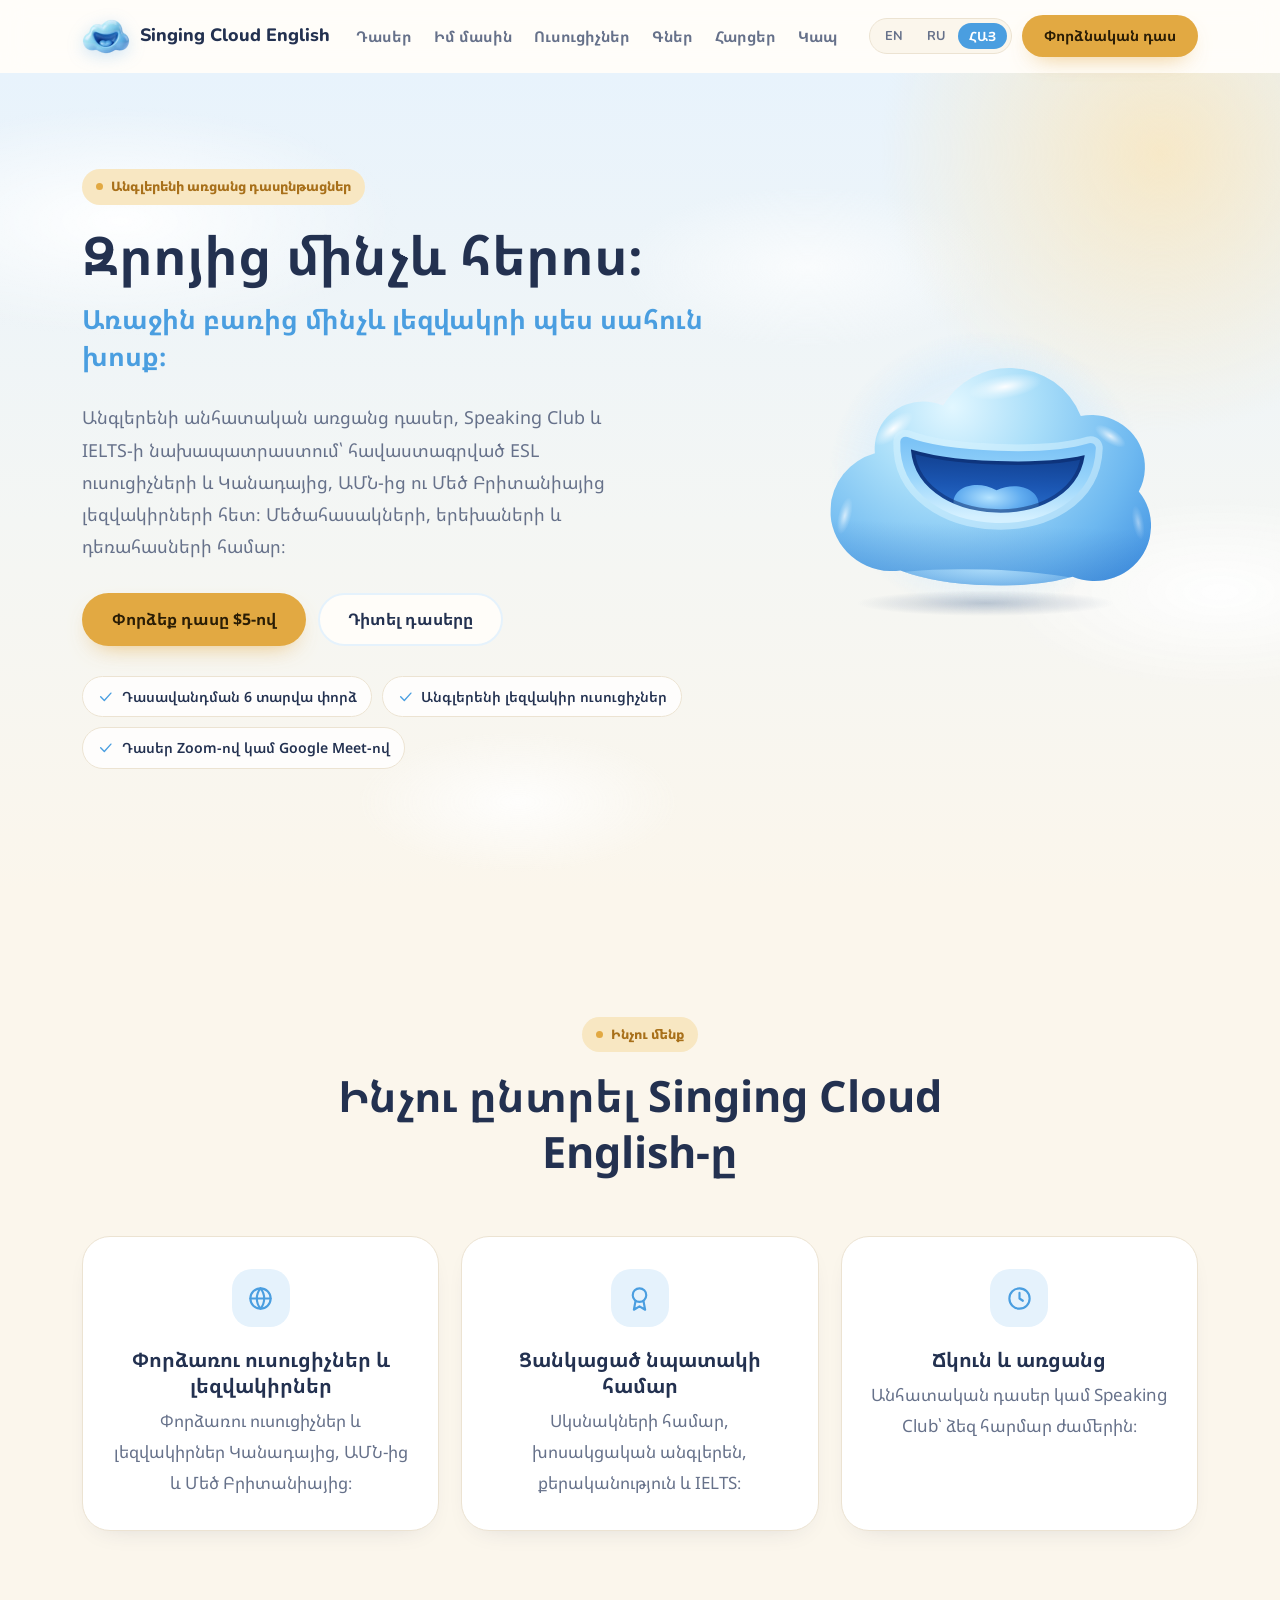
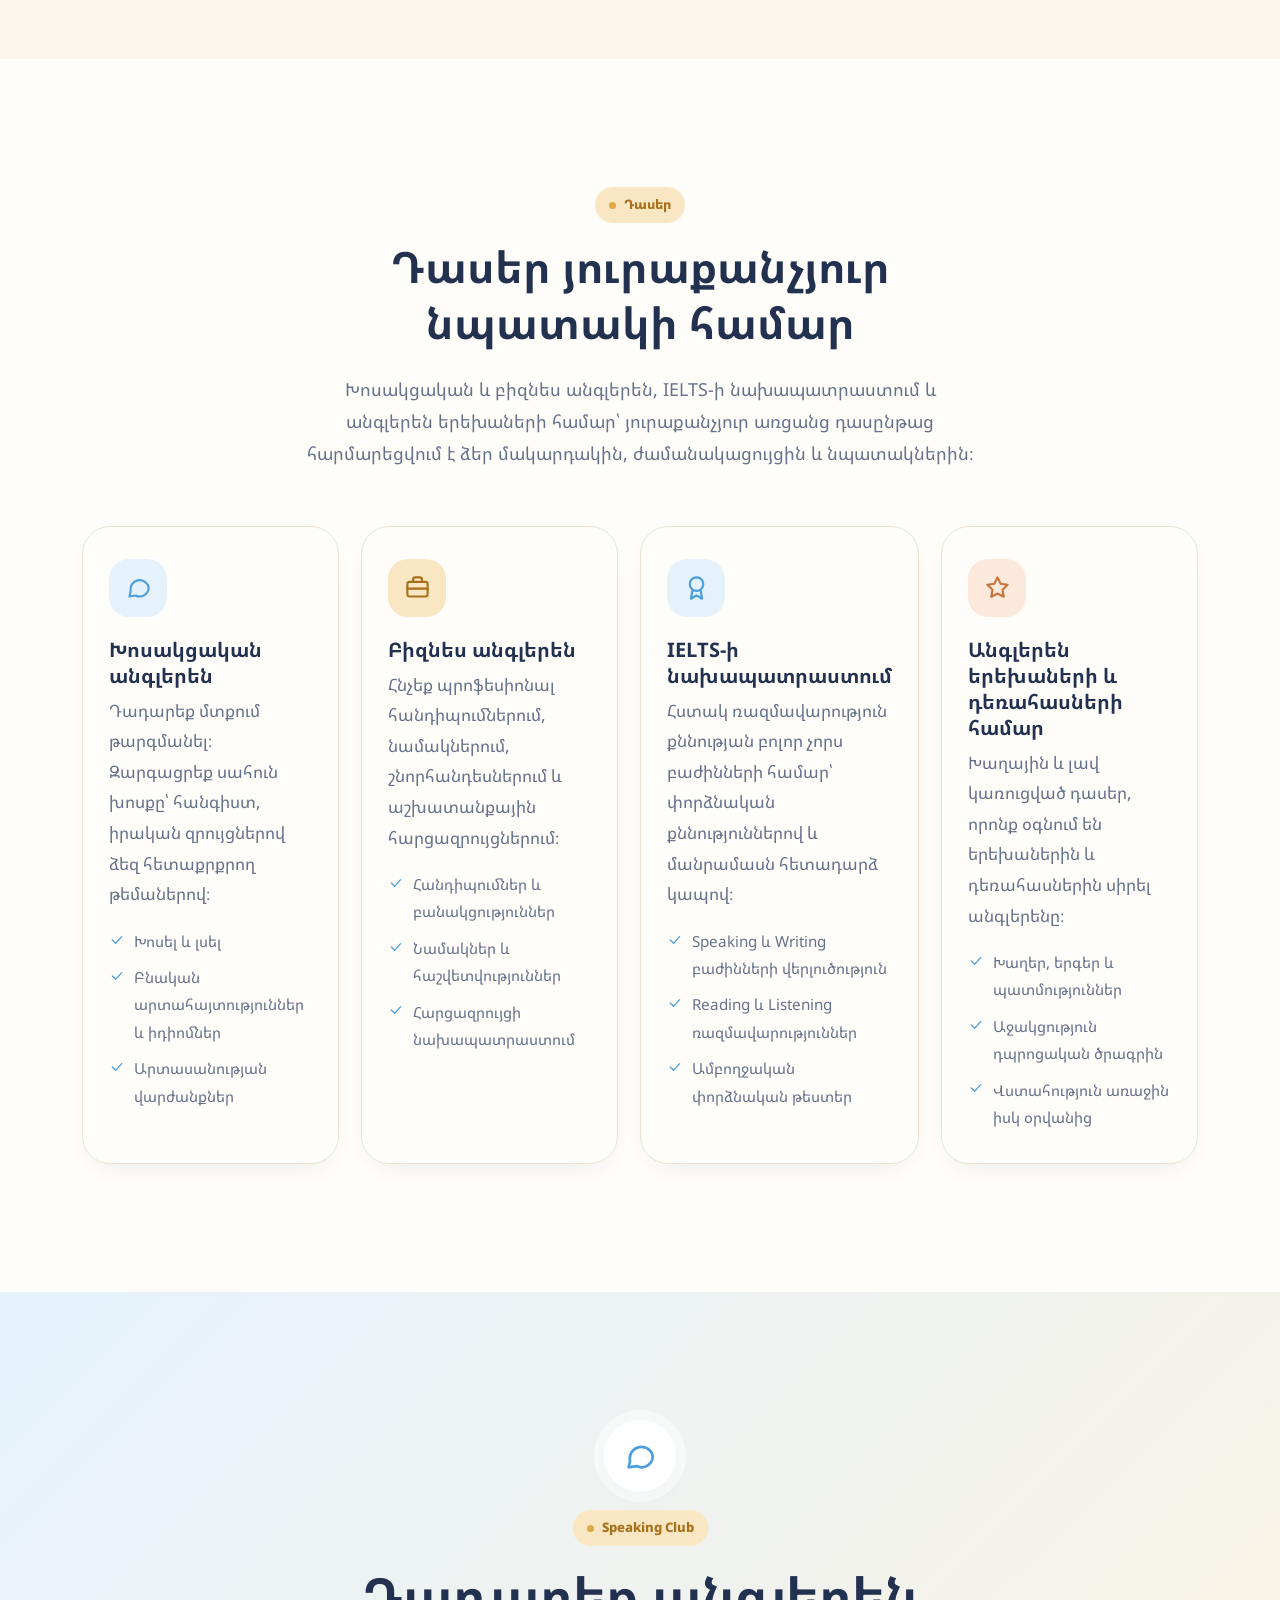
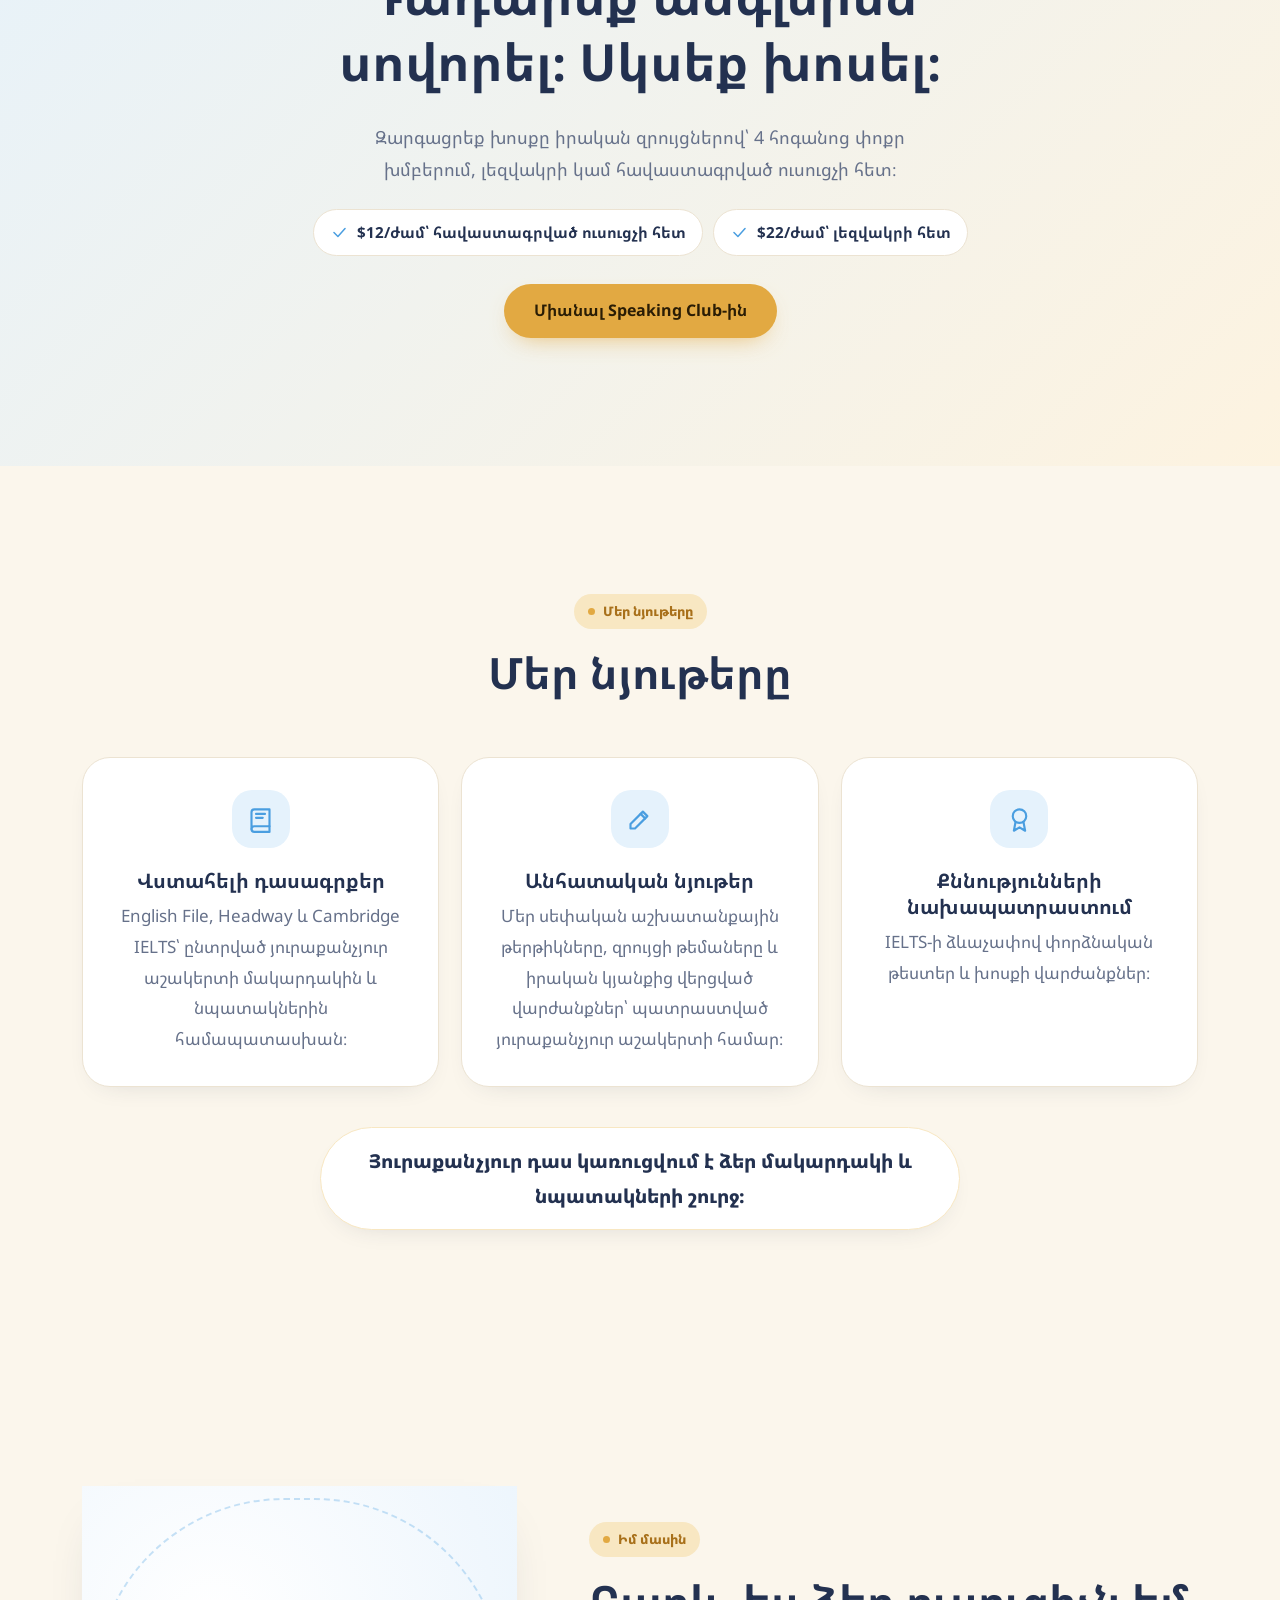
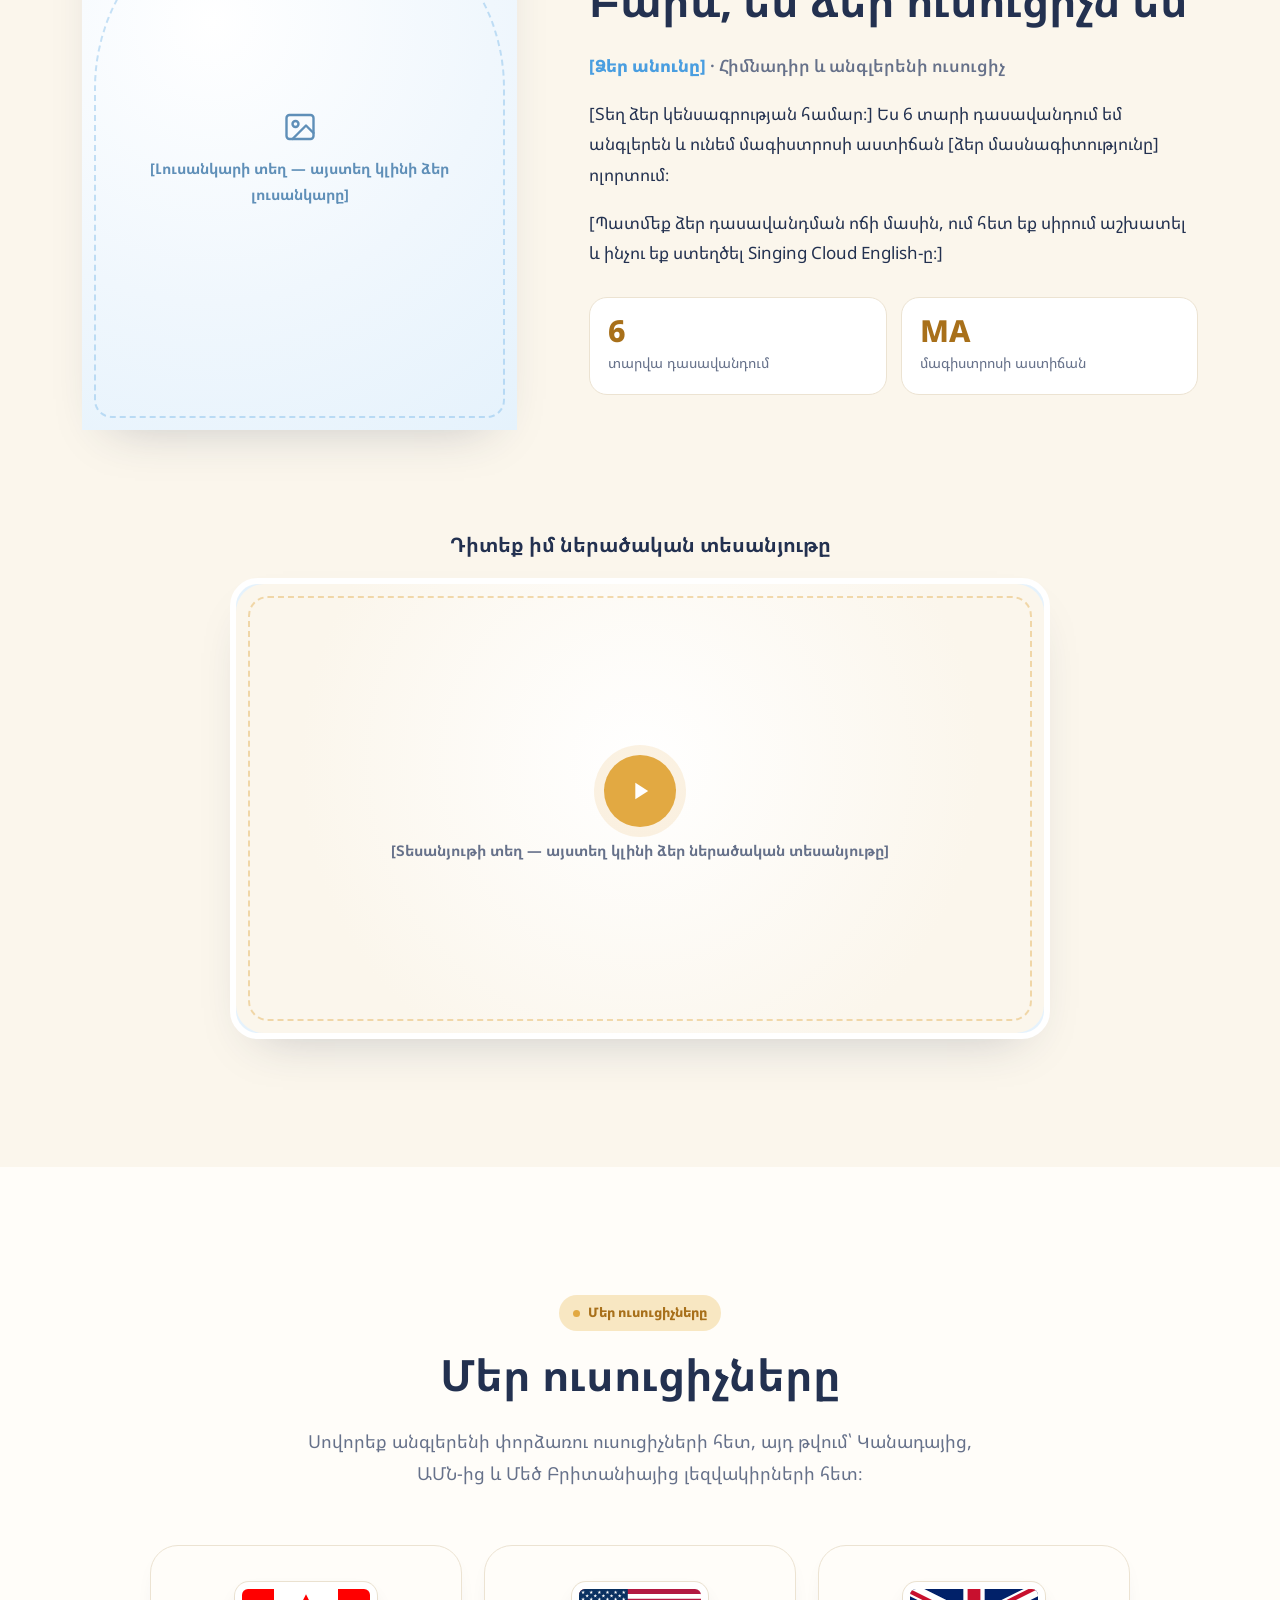
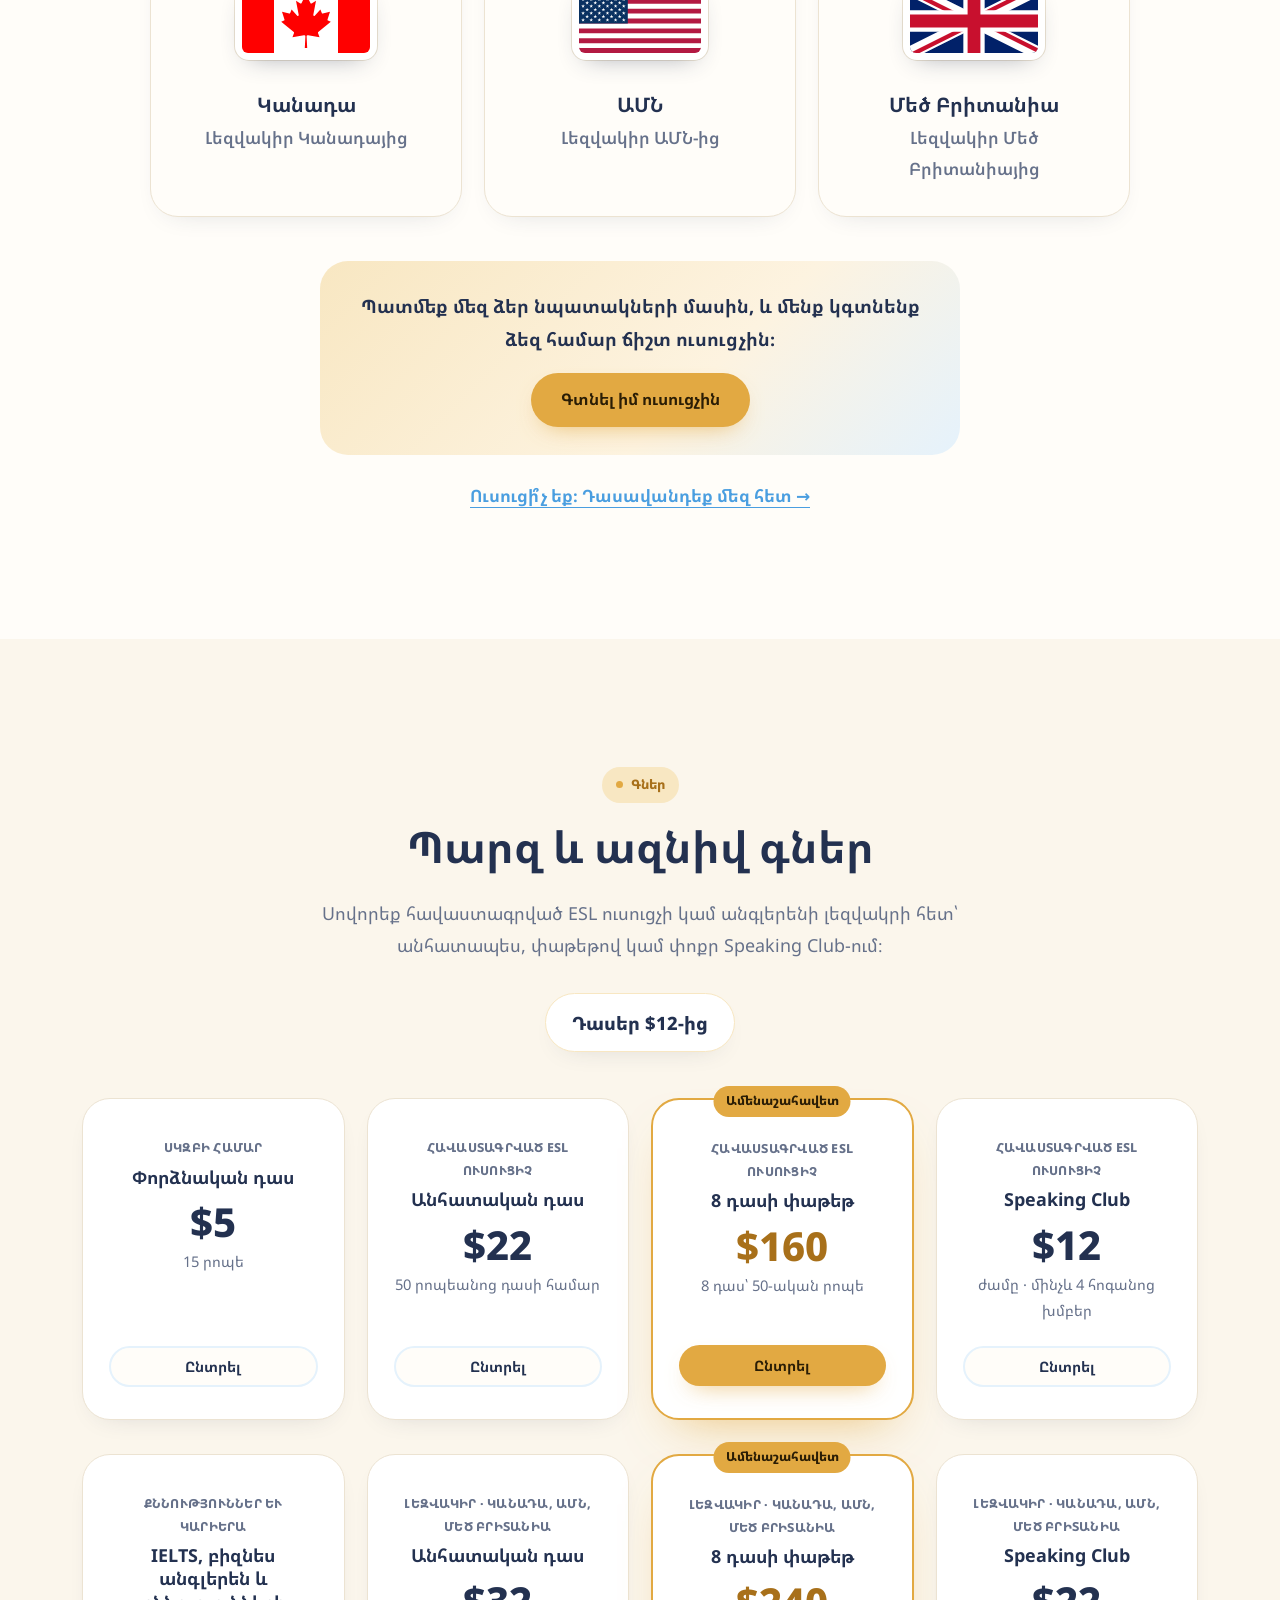
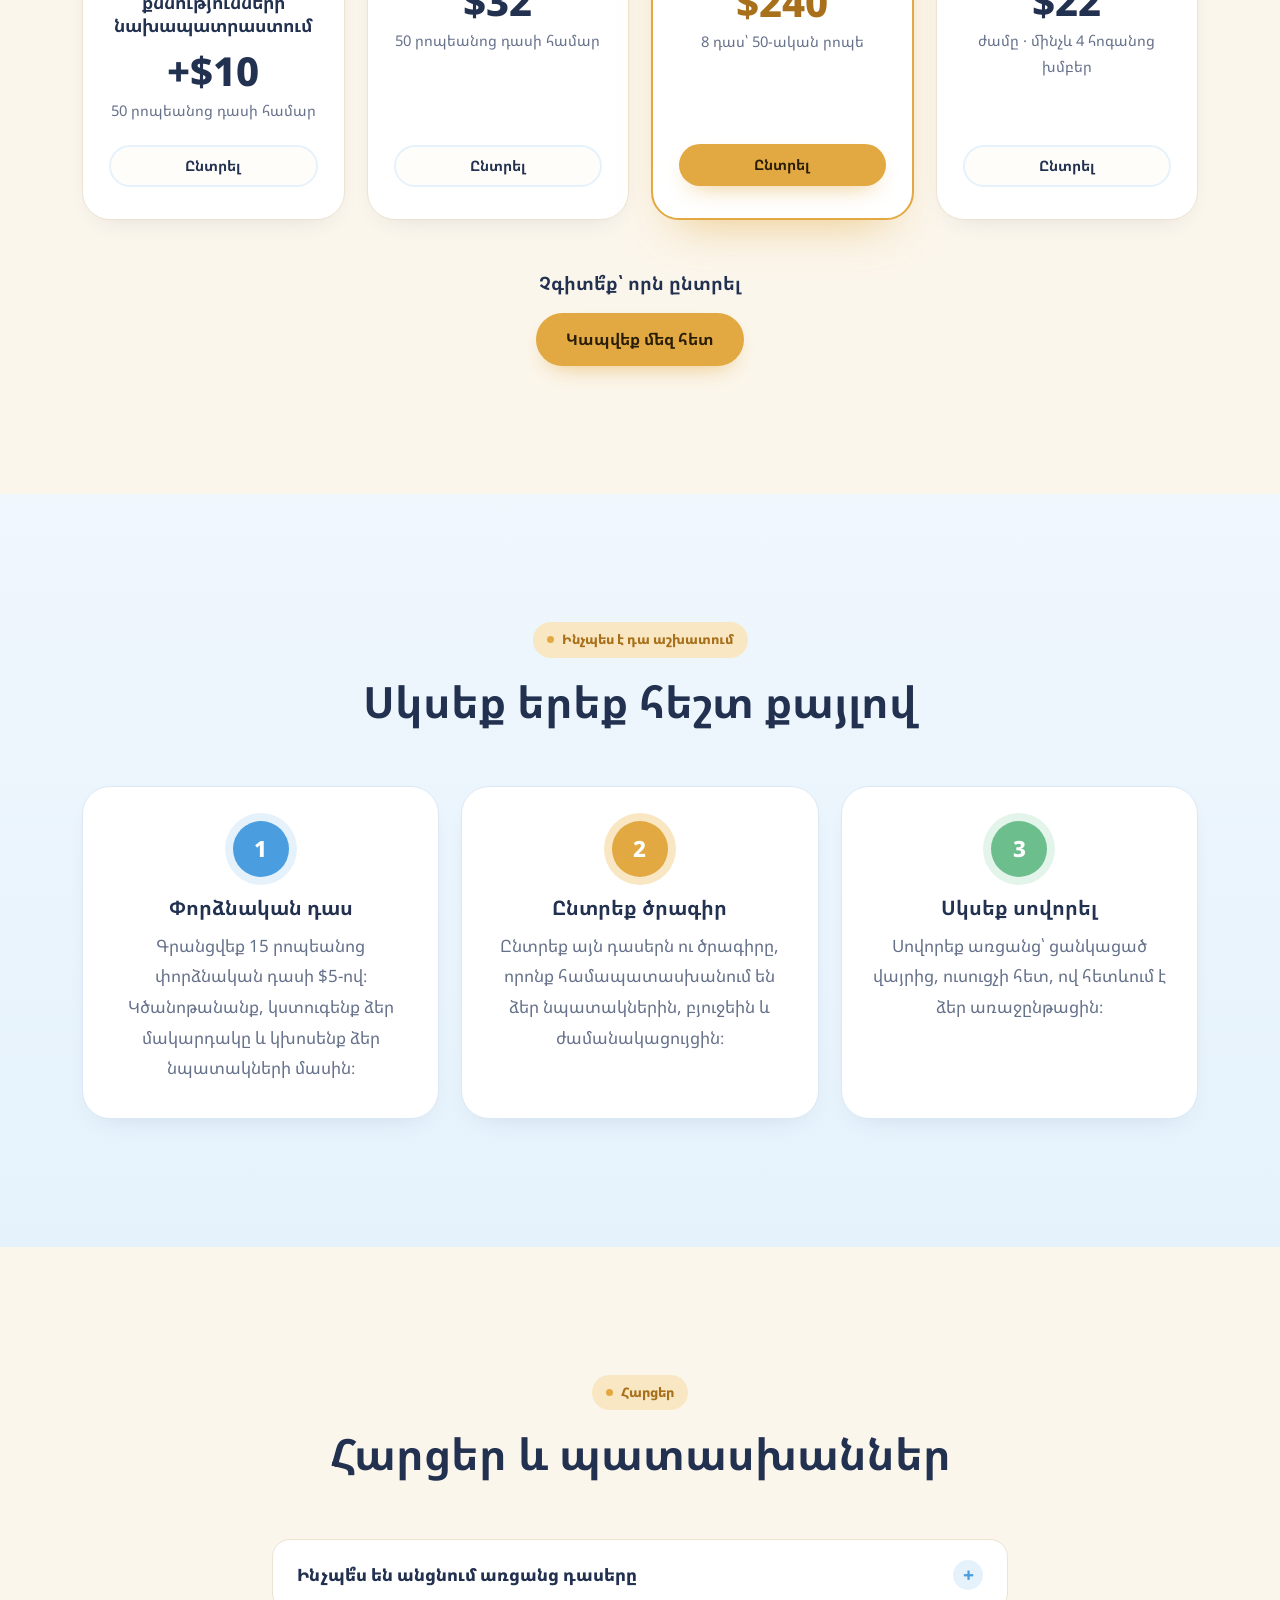
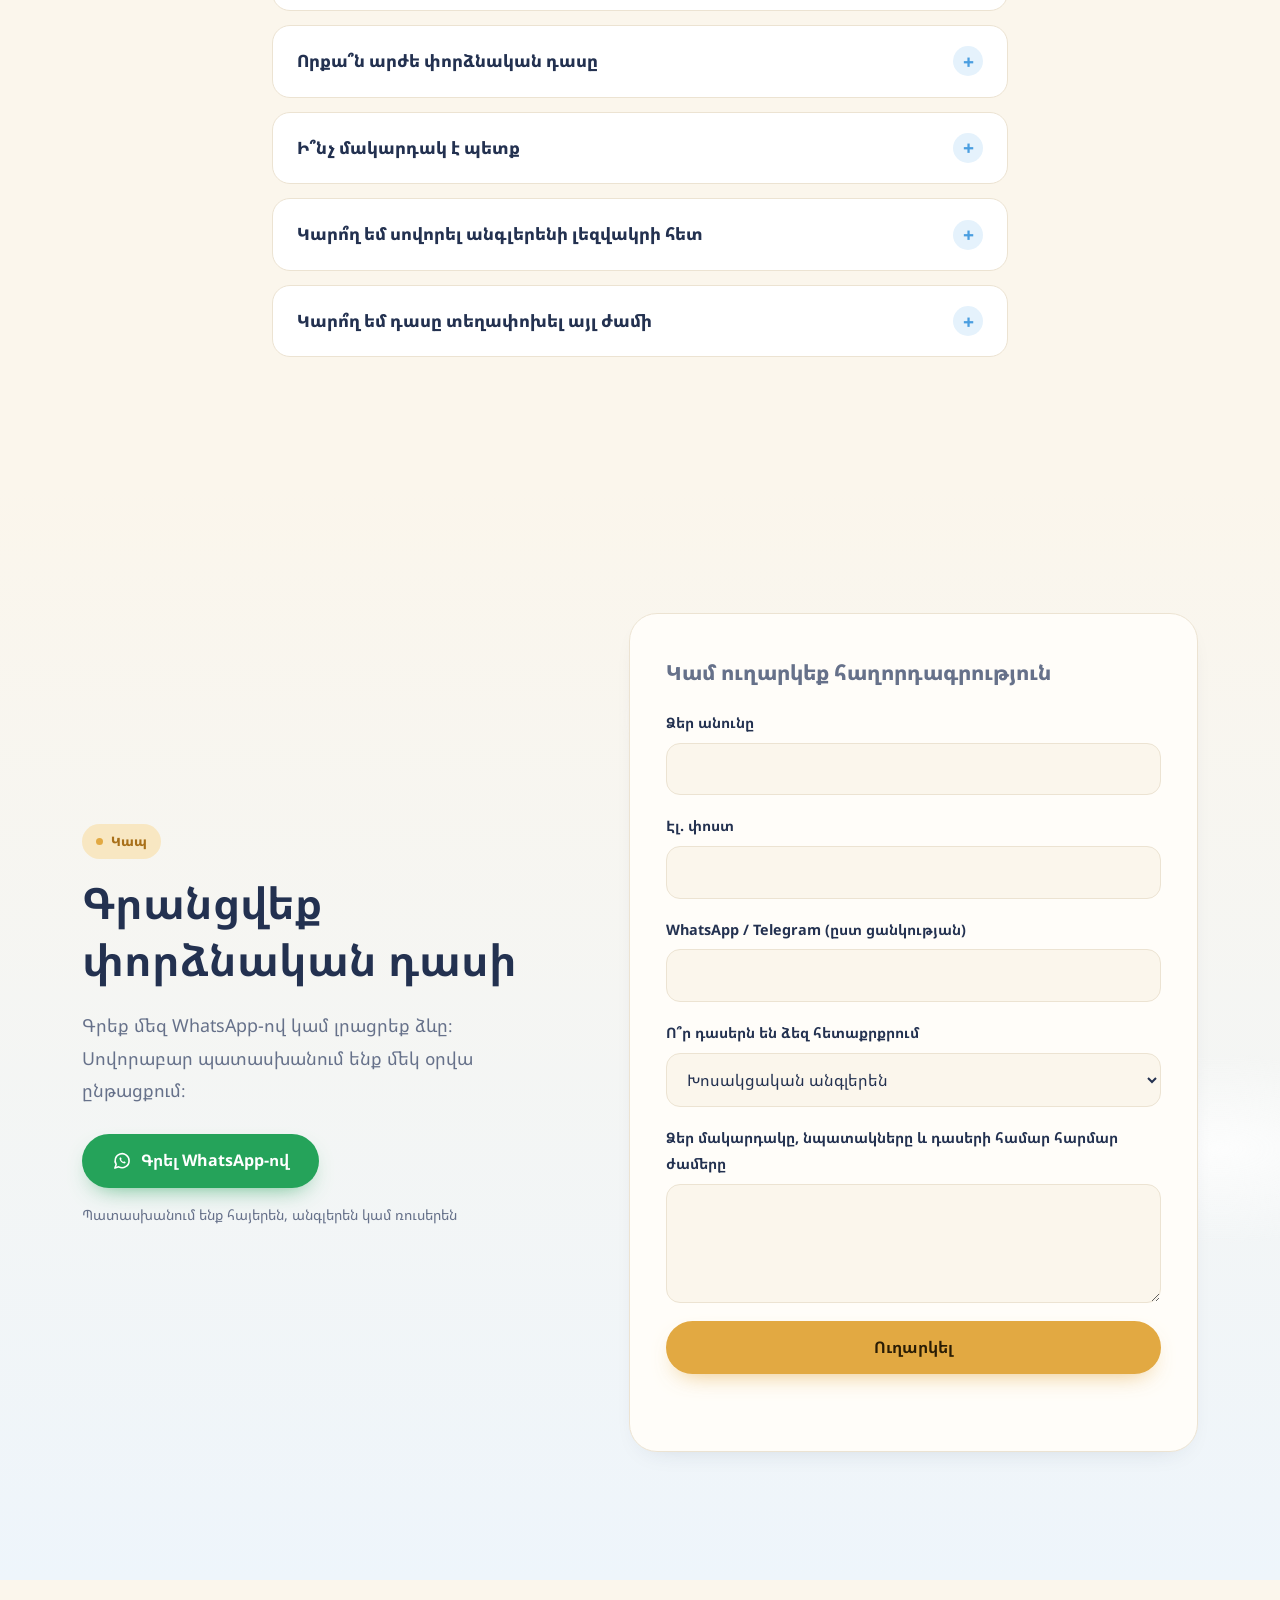
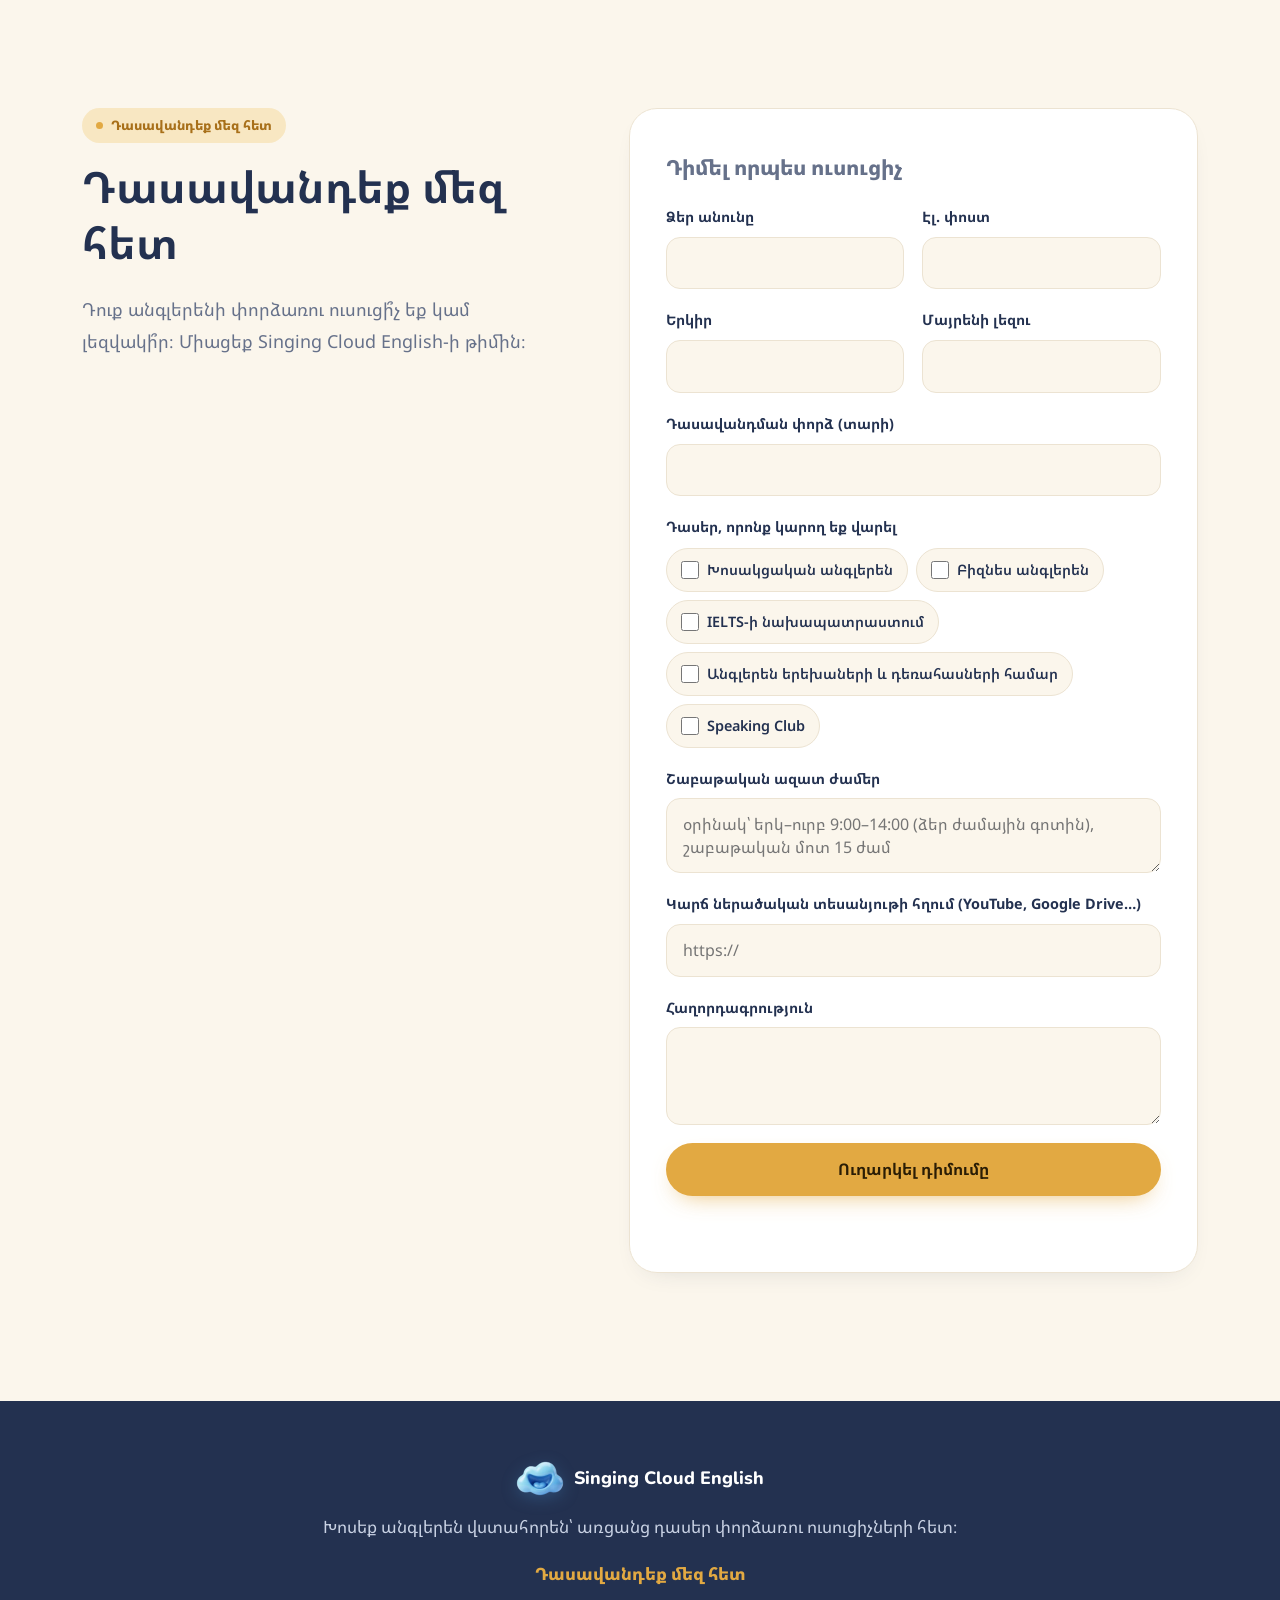
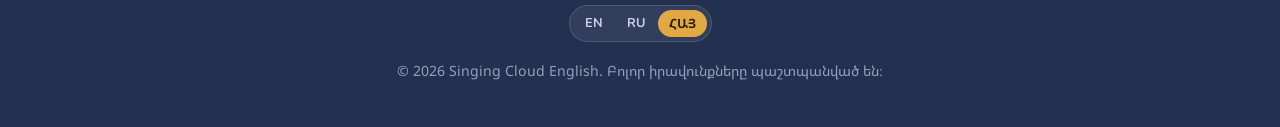
==== commit d2f9a1a0: "Our materials section (EN, RU, HY draft); clearer photo placeholders; noindex kept" ====
--- a/hy/index.html
+++ b/hy/index.html
@@ -1,5 +1,5 @@
 <!doctype html>
-<!-- DRAFT: Armenian (Eastern) translation is a DRAFT — please have a native Armenian speaker check all text before publishing, including the new hero, &#x27;Why choose us&#x27; and Speaking Club texts. -->
+<!-- DRAFT: Armenian (Eastern) translation is a DRAFT — please have a native Armenian speaker check all text before publishing, including the hero, &#x27;Why choose us&#x27;, Speaking Club and &#x27;Our materials&#x27; texts. -->
 <html lang="hy" dir="ltr">
 <head>
   <meta charset="utf-8">
@@ -137,6 +137,7 @@
         <p>Անհատական դասեր կամ Speaking Club՝ ձեզ հարմար ժամերին։</p>
       </article>
     </div>
+    
   </div>
 </section>
 <section class="section " id="lessons">
@@ -164,6 +165,7 @@
         <p>Խաղային և լավ կառուցված դասեր, որոնք օգնում են երեխաներին և դեռահասներին սիրել անգլերենը։</p><ul class="points"><li><svg class="icon" viewBox="0 0 24 24" aria-hidden="true" focusable="false"><path d="m5 12 5 5 9-10"/></svg>Խաղեր, երգեր և պատմություններ</li><li><svg class="icon" viewBox="0 0 24 24" aria-hidden="true" focusable="false"><path d="m5 12 5 5 9-10"/></svg>Աջակցություն դպրոցական ծրագրին</li><li><svg class="icon" viewBox="0 0 24 24" aria-hidden="true" focusable="false"><path d="m5 12 5 5 9-10"/></svg>Վստահություն առաջին իսկ օրվանից</li></ul>
       </article>
     </div>
+    
   </div>
 </section>
 <section class="section club" id="club">
@@ -176,9 +178,32 @@
     <a class="btn btn-gold reveal" href="#contact">Միանալ Speaking Club-ին</a>
   </div>
 </section>
+<section class="section bg-soft" id="materials">
+  <div class="container">
+    <div class="section-head reveal"><p class="kicker">Մեր նյութերը</p><h2>Մեր նյութերը</h2></div>
+    <div class="cards ">
+      <article class="card reveal" style="--d:0ms">
+        <div class="card-icon"><svg class="icon" viewBox="0 0 24 24" aria-hidden="true" focusable="false"><path d="M4 5.5A2.5 2.5 0 0 1 6.5 3H20v15H6.5A2.5 2.5 0 0 0 4 20.5z"/><path d="M4 20.5A2.5 2.5 0 0 0 6.5 23H20v-5"/><path d="M8 7h8M8 10.5h6"/></svg></div>
+        <h3>Վստահելի դասագրքեր</h3>
+        <p>English File, Headway և Cambridge IELTS՝ ընտրված յուրաքանչյուր աշակերտի մակարդակին և նպատակներին համապատասխան։</p>
+      </article>
+      <article class="card reveal" style="--d:80ms">
+        <div class="card-icon"><svg class="icon" viewBox="0 0 24 24" aria-hidden="true" focusable="false"><path d="M4 20h4L19 9l-4-4L4 16z"/><path d="m13 7 4 4"/></svg></div>
+        <h3>Անհատական նյութեր</h3>
+        <p>Մեր սեփական աշխատանքային թերթիկները, զրույցի թեմաները և իրական կյանքից վերցված վարժանքներ՝ պատրաստված յուրաքանչյուր աշակերտի համար։</p>
+      </article>
+      <article class="card reveal" style="--d:160ms">
+        <div class="card-icon"><svg class="icon" viewBox="0 0 24 24" aria-hidden="true" focusable="false"><circle cx="12" cy="9" r="6"/><path d="M8.5 14 7 22l5-3 5 3-1.5-8"/></svg></div>
+        <h3>Քննությունների նախապատրաստում</h3>
+        <p>IELTS-ի ձևաչափով փորձնական թեստեր և խոսքի վարժանքներ։</p>
+      </article>
+    </div>
+    <p class="cards-after reveal">Յուրաքանչյուր դաս կառուցվում է ձեր մակարդակի և նպատակների շուրջ։</p>
+  </div>
+</section>
 <section class="section bg-soft" id="about">
   <div class="container about">
-    <div class="about-media reveal"><div class="ph about-photo" role="img" aria-label="[Ձեր անունը]՝ անգլերենի առցանց ուսուցիչ և Singing Cloud English-ի հիմնադիր"><svg class="ph-icon" viewBox="0 0 24 24" aria-hidden="true" focusable="false"><rect x="3" y="4" width="18" height="16" rx="2"/><circle cx="9" cy="10" r="2"/><path d="m21 16-5-5-9 9"/></svg><span>Ձեր լուսանկարը այստեղ</span></div></div>
+    <div class="about-media reveal"><div class="ph about-photo" role="img" aria-label="[Ձեր անունը]՝ անգլերենի առցանց ուսուցիչ և Singing Cloud English-ի հիմնադիր"><svg class="ph-icon" viewBox="0 0 24 24" aria-hidden="true" focusable="false"><rect x="3" y="4" width="18" height="16" rx="2"/><circle cx="9" cy="10" r="2"/><path d="m21 16-5-5-9 9"/></svg><span>[Լուսանկարի տեղ — այստեղ կլինի ձեր լուսանկարը]</span></div></div>
     <div class="about-text reveal">
       <p class="kicker">Իմ մասին</p>
       <h2>Բարև, ես ձեր ուսուցիչն եմ</h2>
@@ -188,7 +213,7 @@
     </div>
     <div class="about-video reveal">
       <h3>Դիտեք իմ ներածական տեսանյութը</h3>
-      <div class="video"><div class="ph video-ph" role="img" aria-label="Դիտեք իմ ներածական տեսանյութը"><svg class="ph-icon" viewBox="0 0 24 24" aria-hidden="true" focusable="false"><path d="M8 5v14l11-7z" fill="currentColor" stroke="none"/></svg><span>Ձեր ներածական տեսանյութը կհայտնվի այստեղ</span></div></div>
+      <div class="video"><div class="ph video-ph" role="img" aria-label="Դիտեք իմ ներածական տեսանյութը"><svg class="ph-icon" viewBox="0 0 24 24" aria-hidden="true" focusable="false"><path d="M8 5v14l11-7z" fill="currentColor" stroke="none"/></svg><span>[Տեսանյութի տեղ — այստեղ կլինի ձեր ներածական տեսանյութը]</span></div></div>
     </div>
   </div>
 </section>
--- a/assets/styles.css
+++ b/assets/styles.css
@@ -376,3 +376,10 @@
 /* "Why choose us" cards: icon on top, centred */
 #why .card { text-align: center; }
 #why .card-icon { margin-inline: auto; }
+
+/* ---------- "Our materials": centred cards and a closing line ---------- */
+#materials .card { text-align: center; }
+#materials .card-icon { margin-inline: auto; }
+.cards-after { margin: 40px auto 0; max-width: 640px; text-align: center; font-size: 1.2rem; font-weight: 800; color: var(--ink);
+  padding: 16px 26px; border-radius: 999px; background: #fff; border: 1.5px solid var(--gold-soft); box-shadow: var(--shadow-sm); }
+@media (max-width: 640px) { .cards-after { border-radius: var(--radius-sm); font-size: 1.05rem; } }
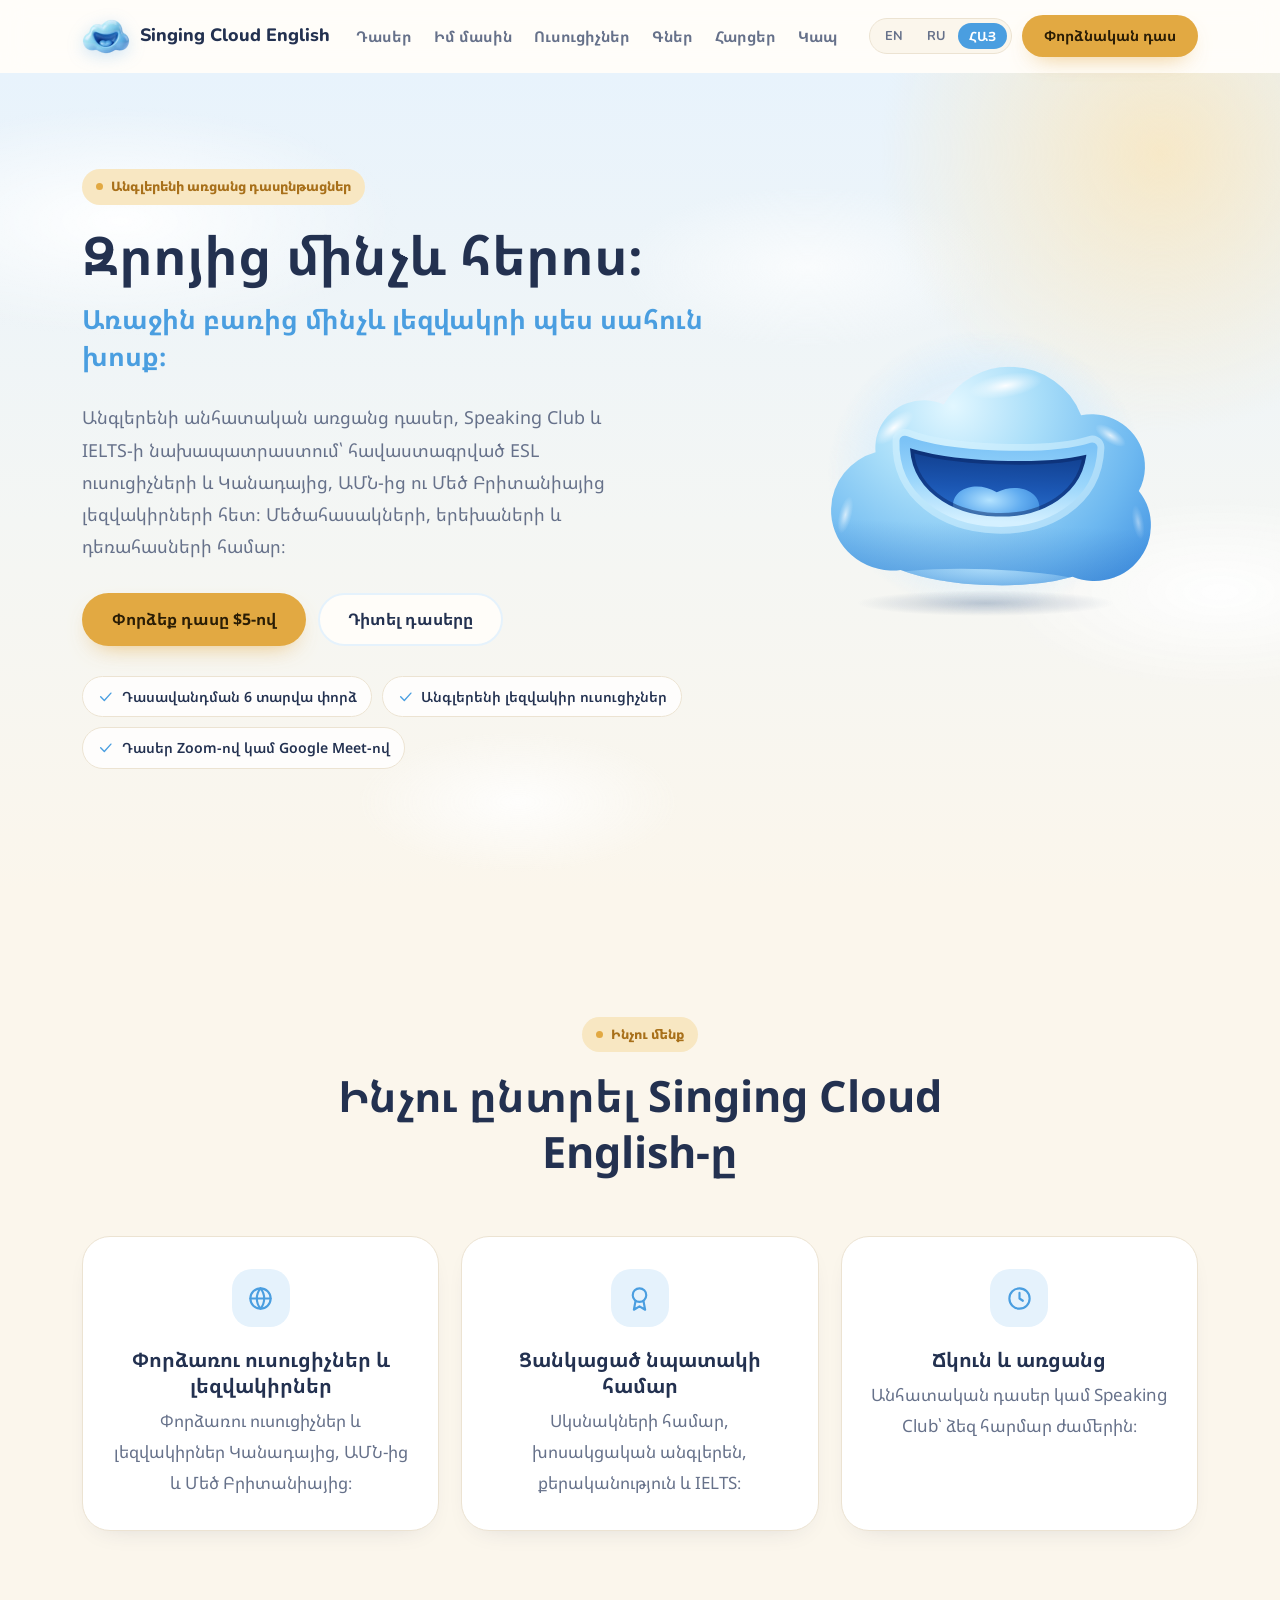
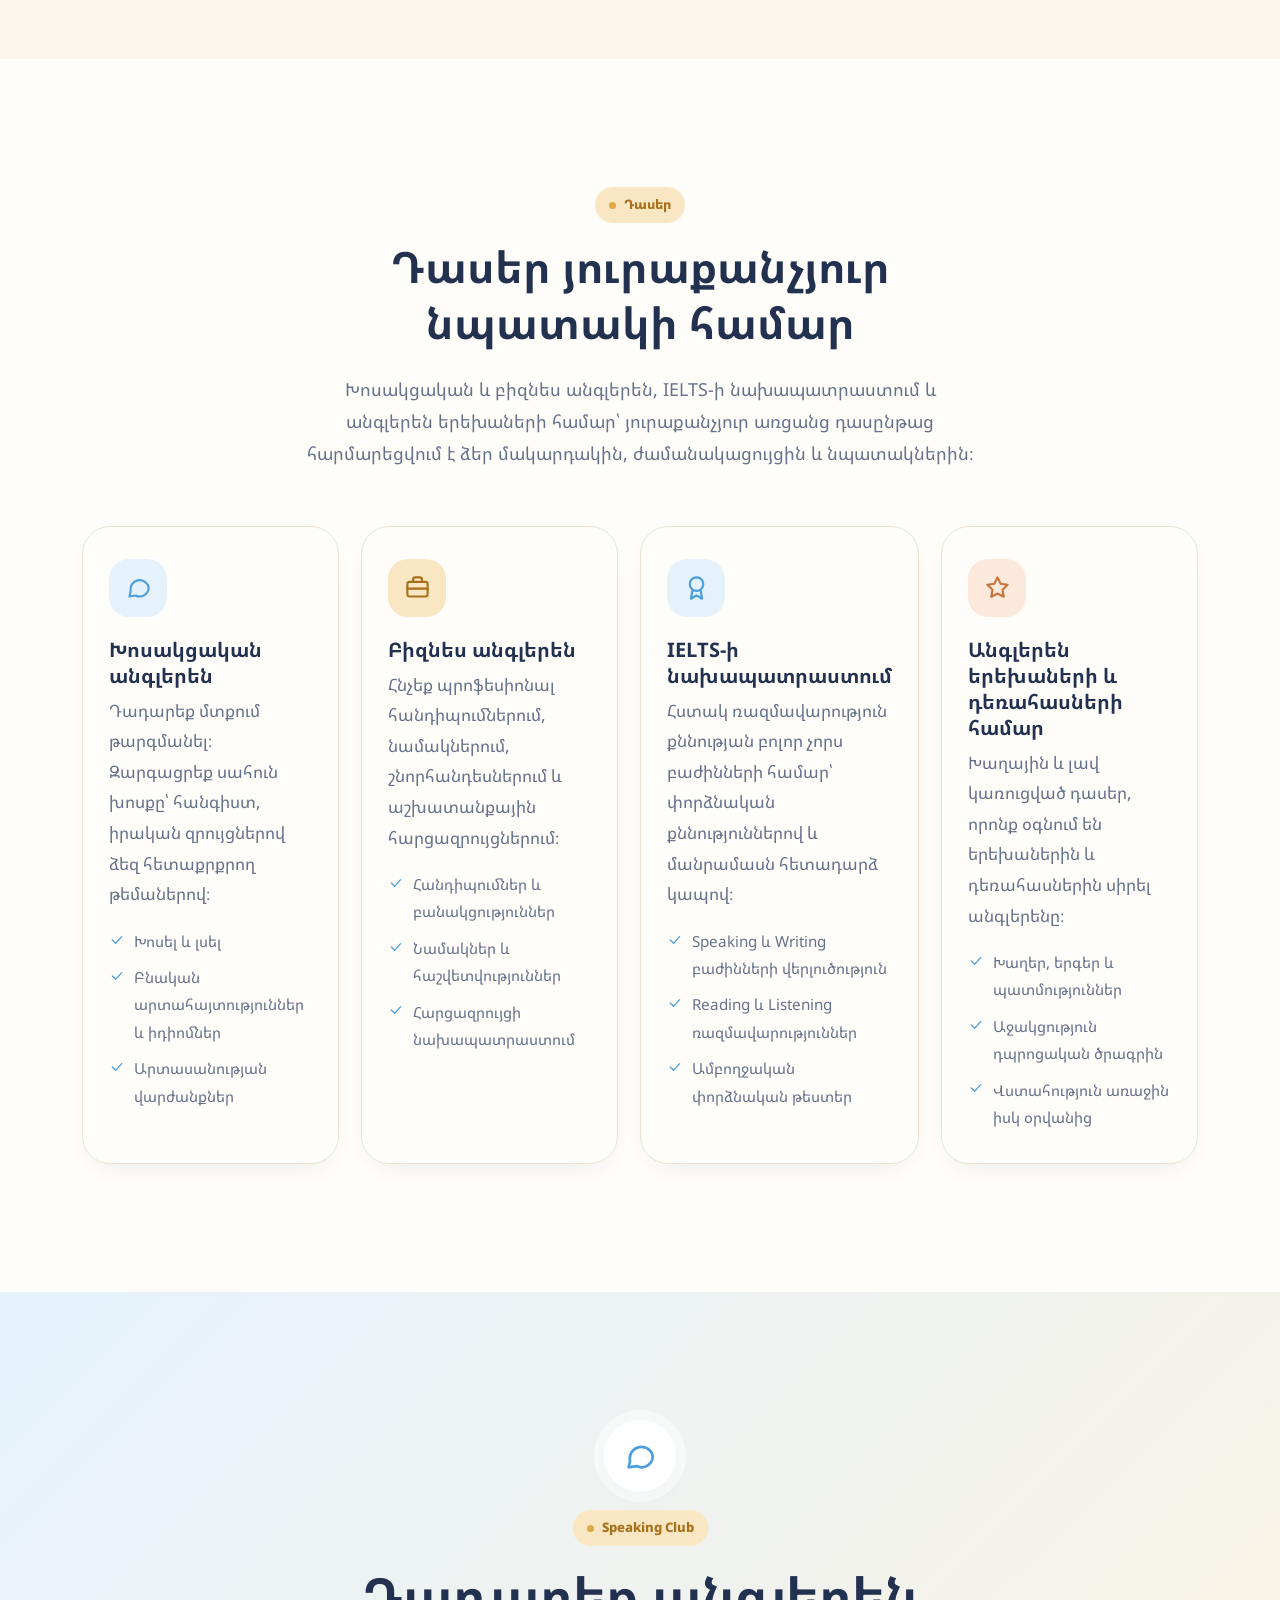
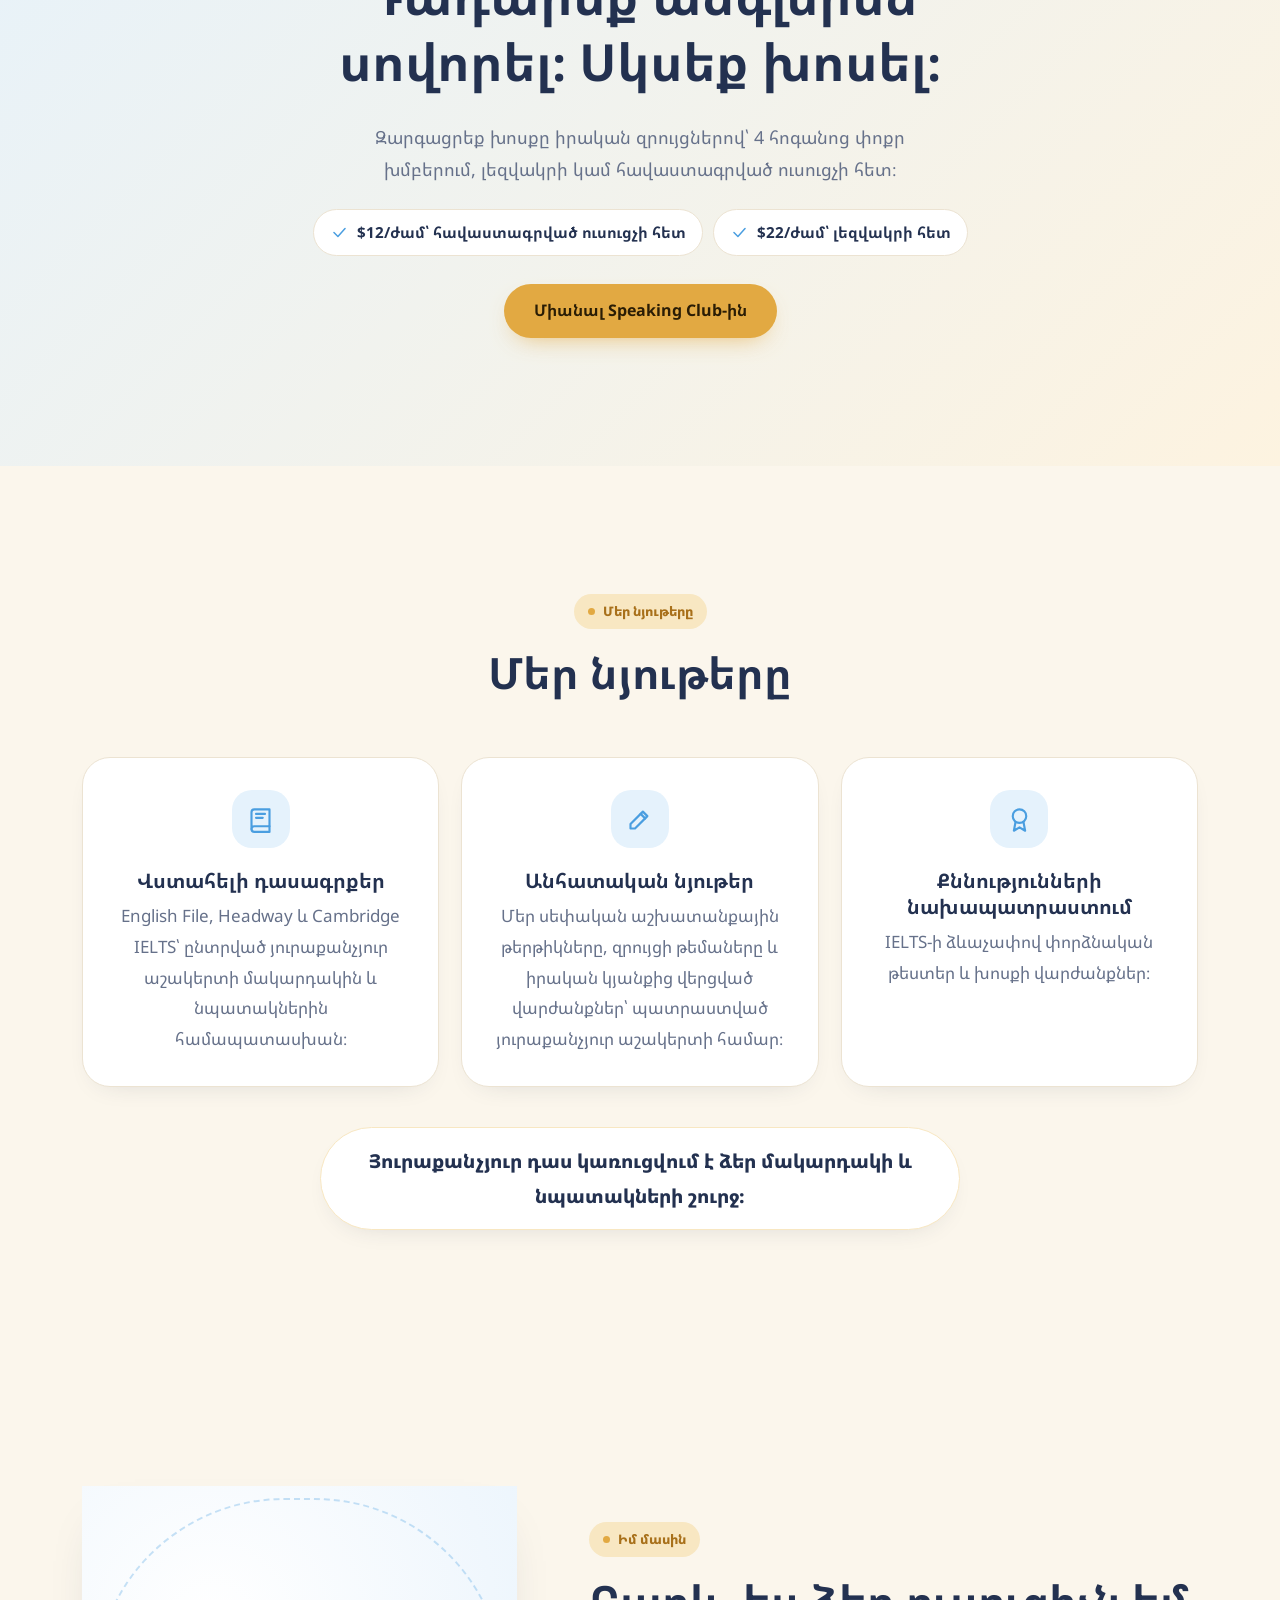
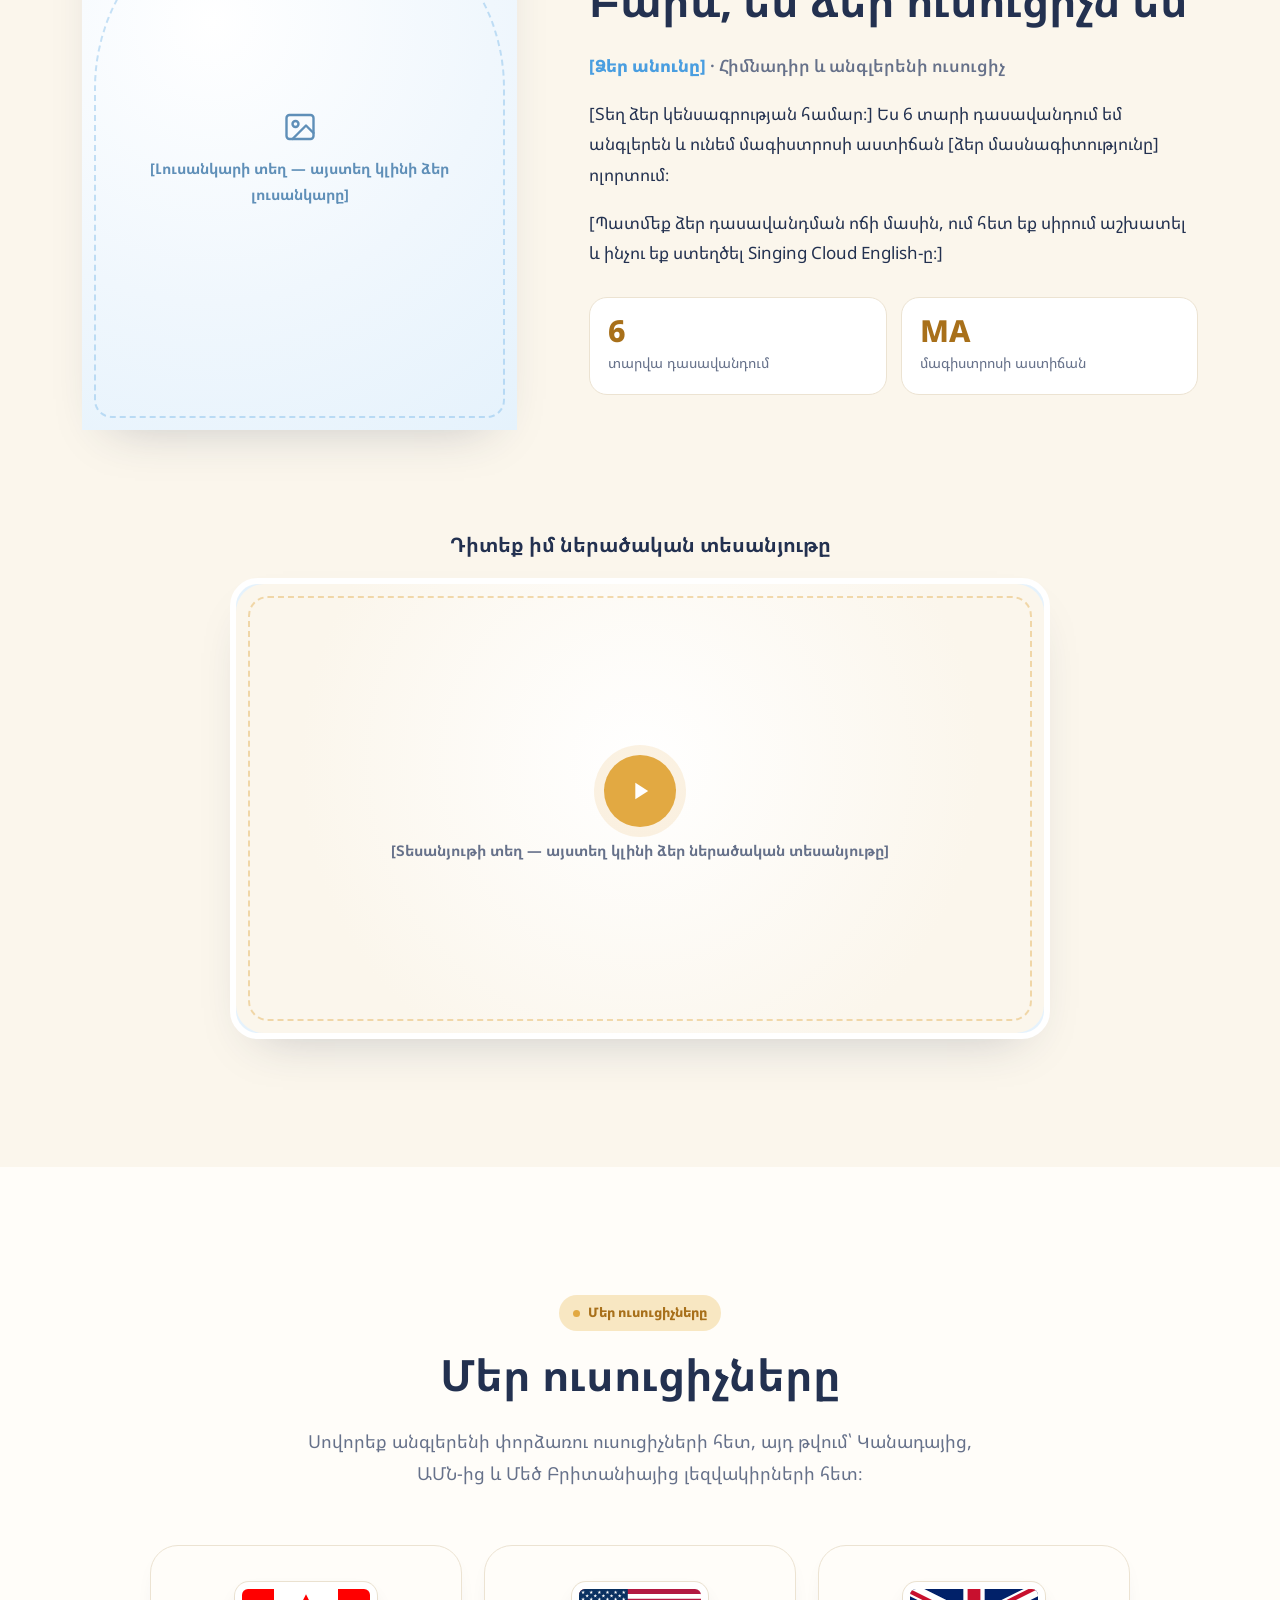
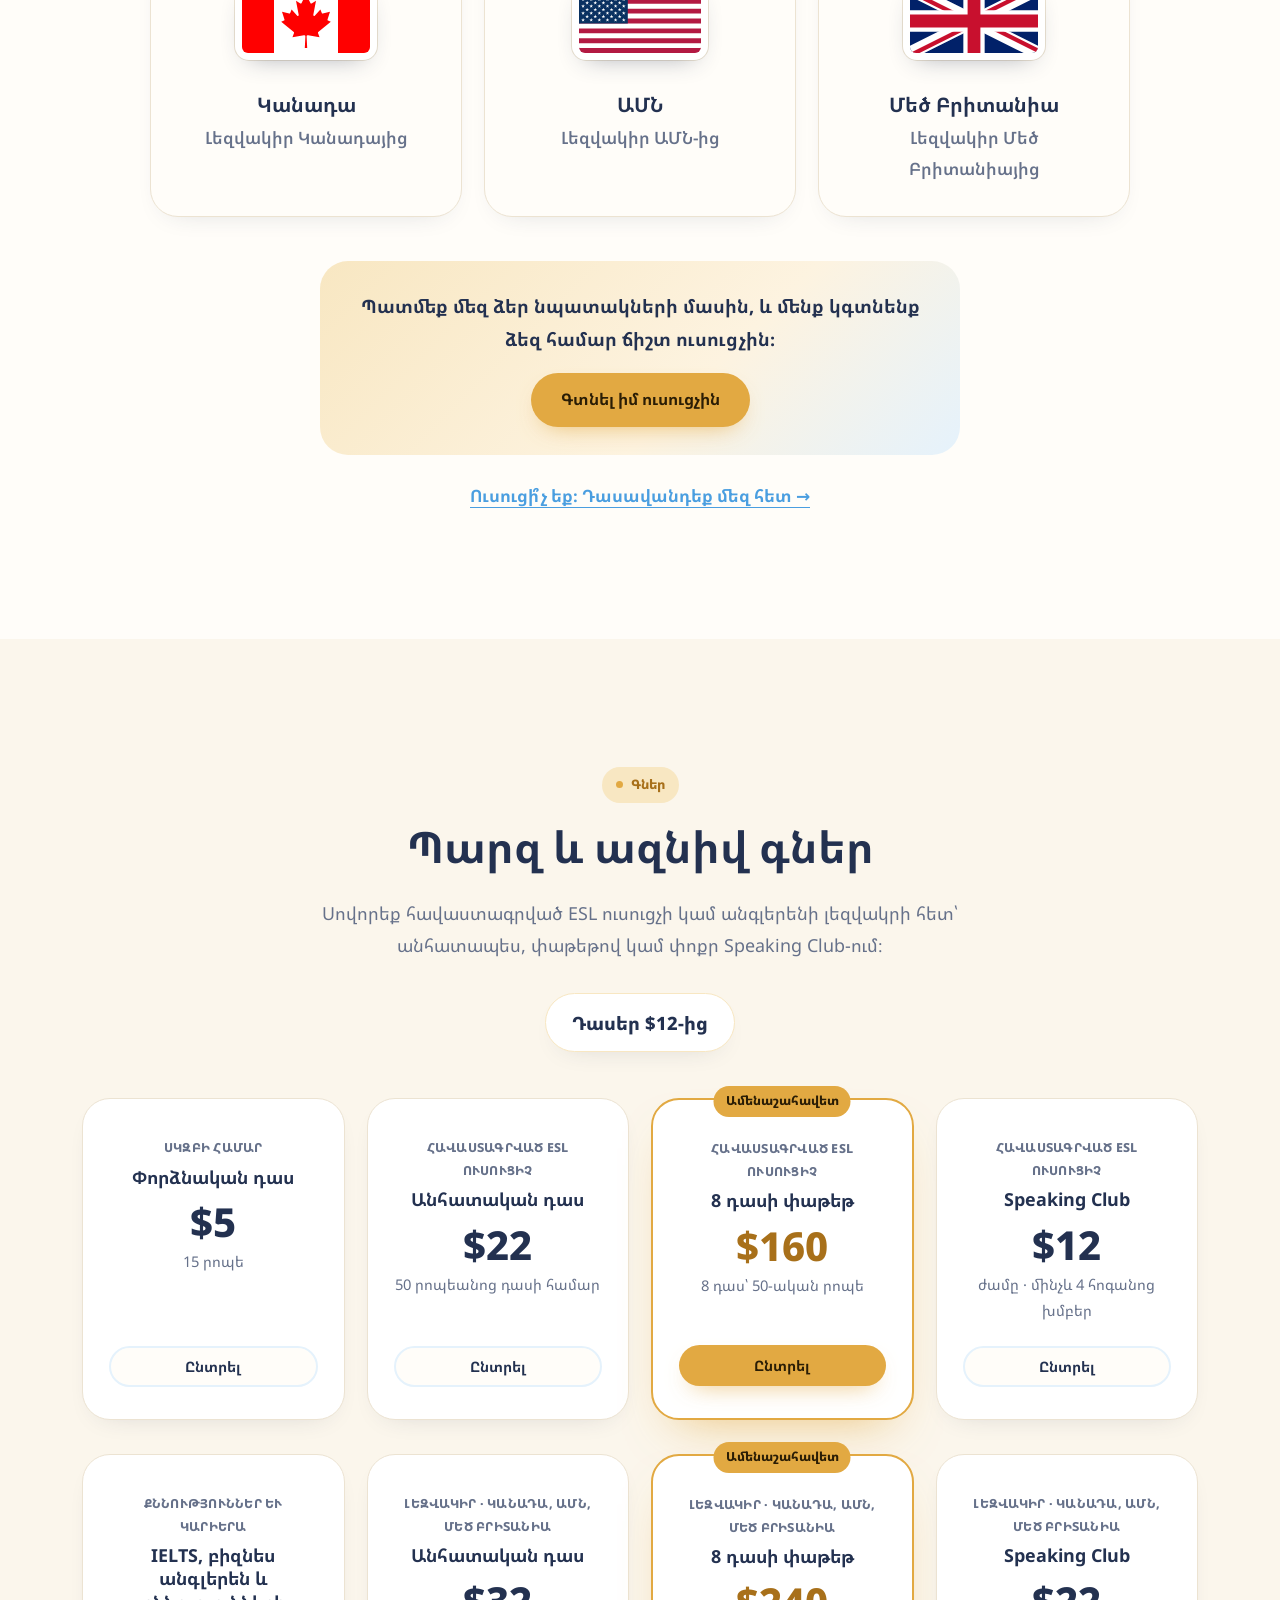
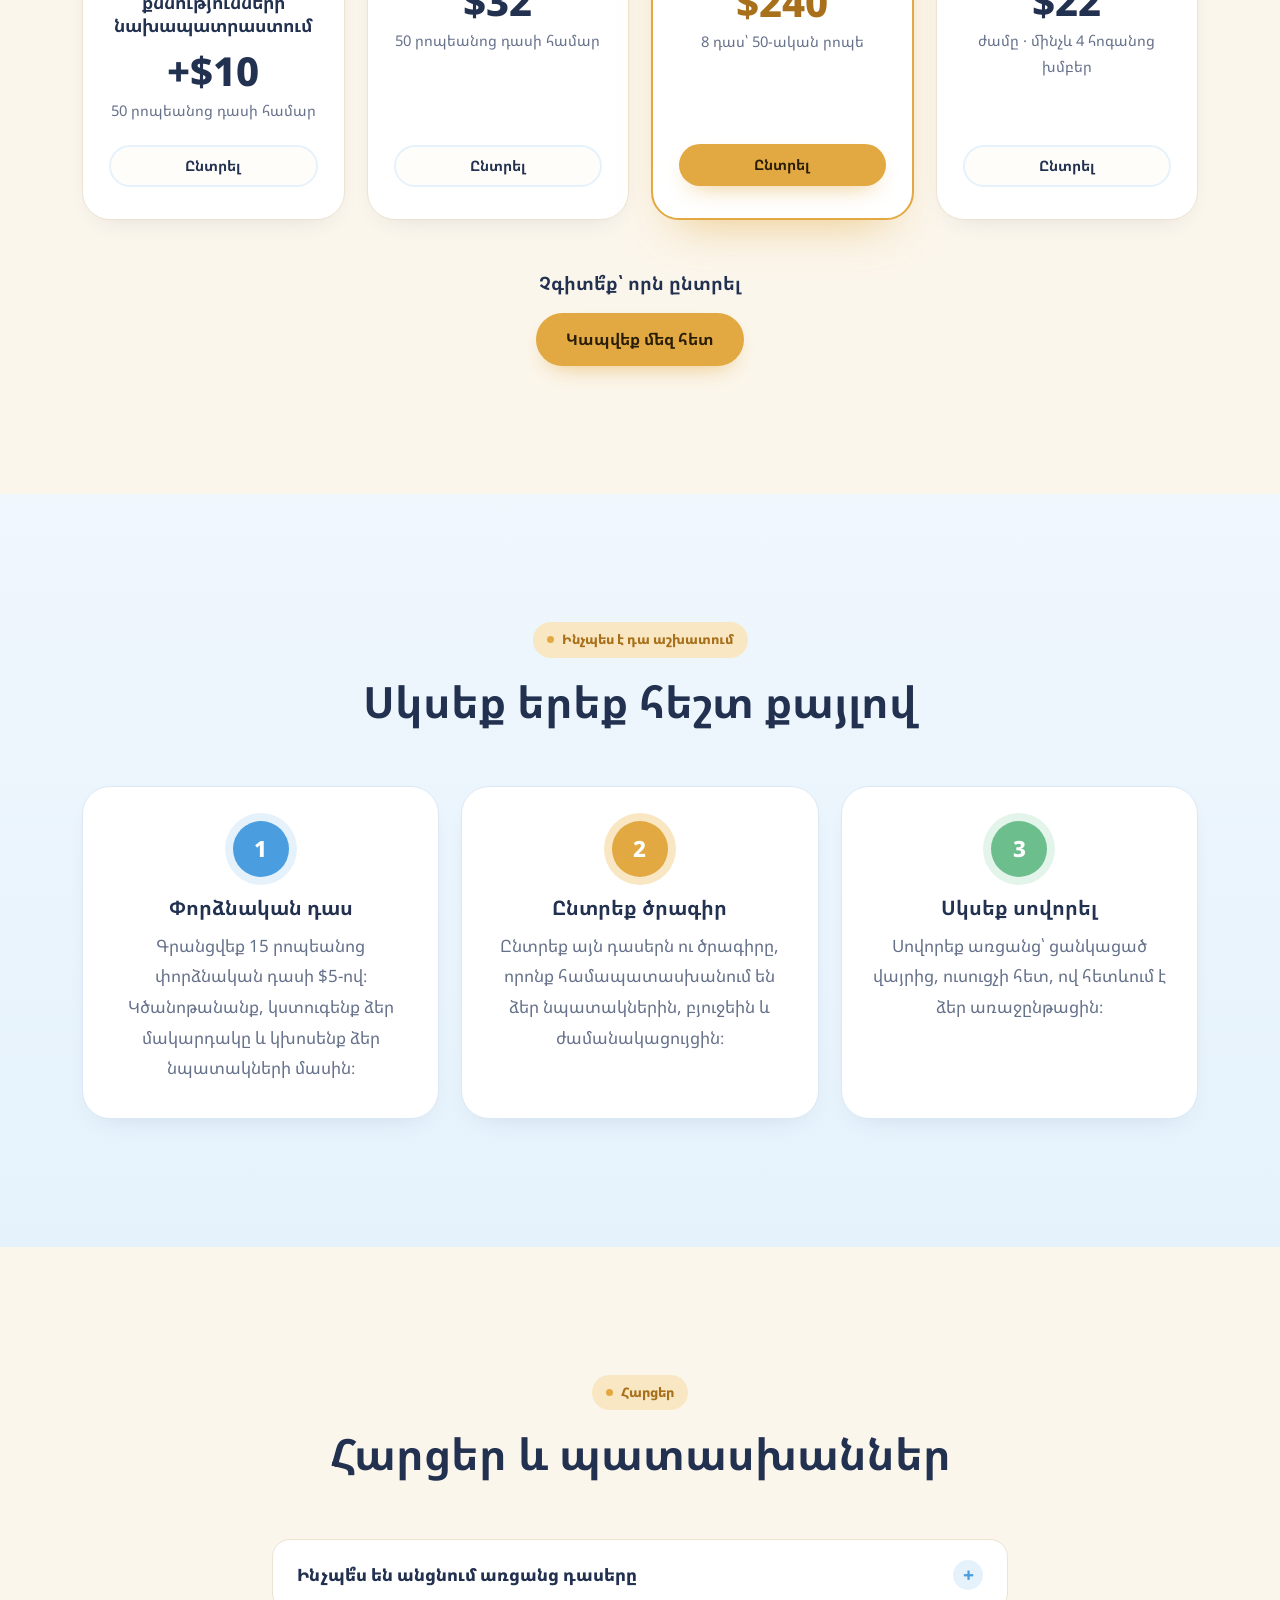
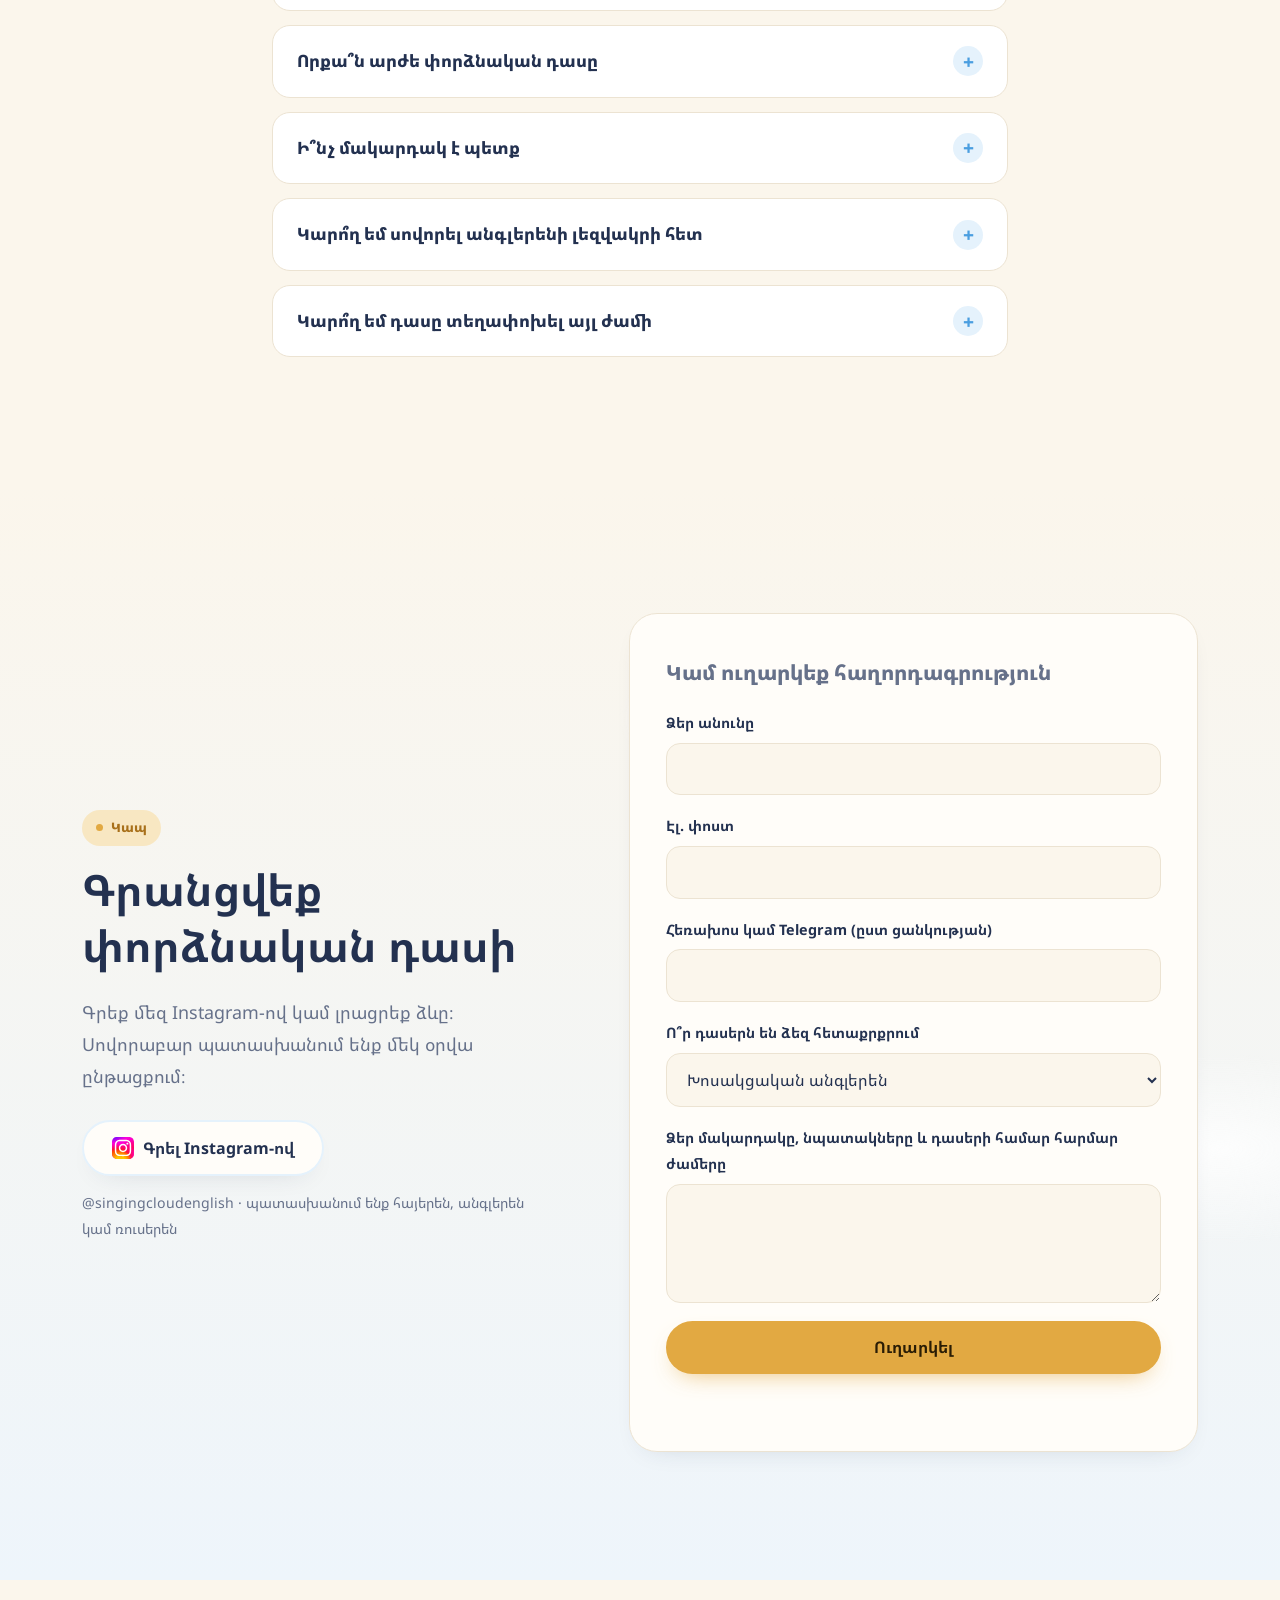
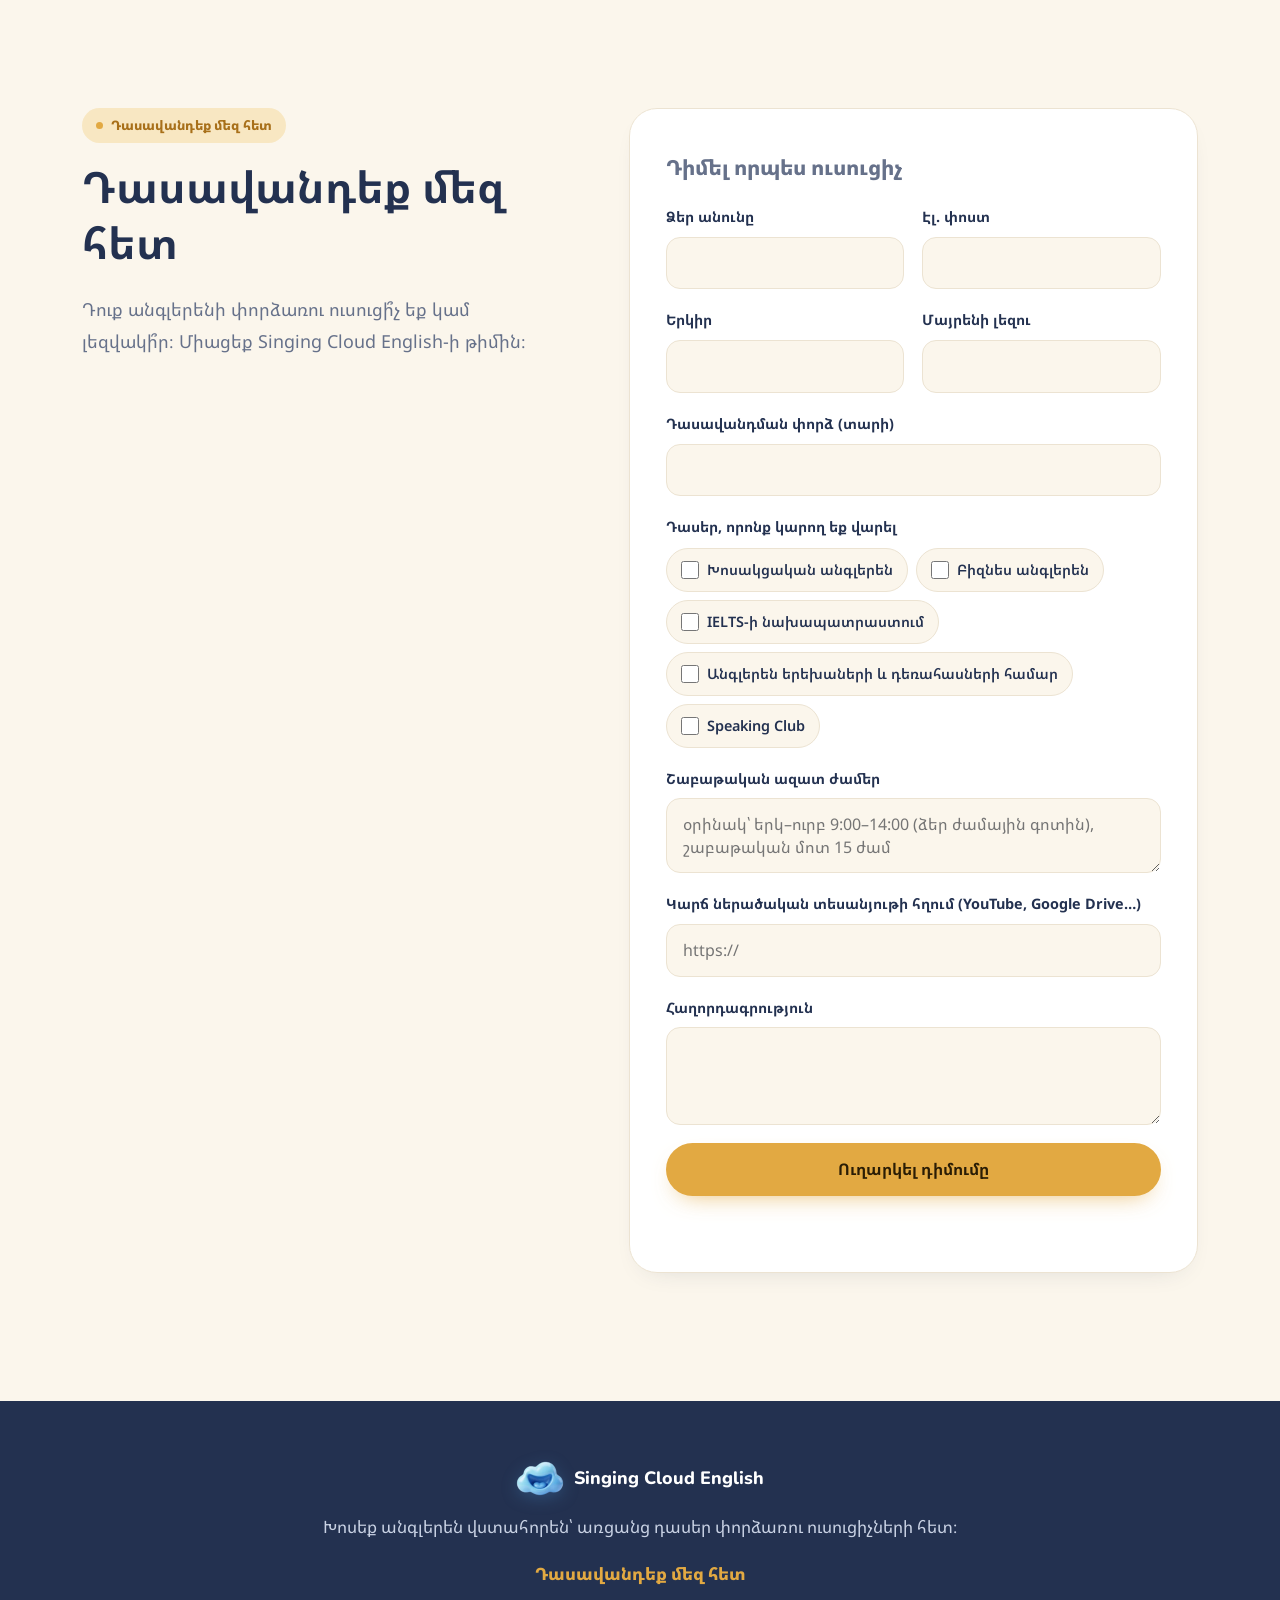
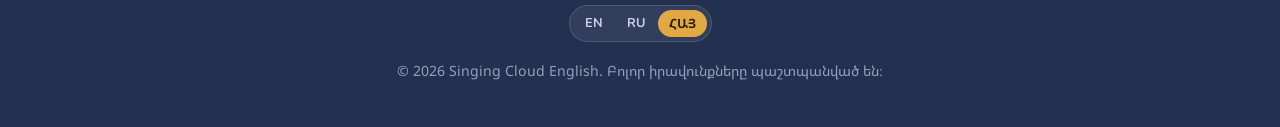
==== commit c6a6171e: "Replace placeholder WhatsApp button with Instagram DM button Co-Authored-By: Claude Opus 5.5 <norepl" ====
--- a/hy/index.html
+++ b/hy/index.html
@@ -354,20 +354,20 @@
     <div class="contact-text reveal">
       <p class="kicker">Կապ</p>
       <h2>Գրանցվեք փորձնական դասի</h2>
-      <p class="lead">Գրեք մեզ WhatsApp-ով կամ լրացրեք ձևը։ Սովորաբար պատասխանում ենք մեկ օրվա ընթացքում։</p>
-      <a class="btn btn-whatsapp" href="https://wa.me/10000000000?text=%D4%B2%D5%A1%D6%80%D6%87%D6%89%20%D5%91%D5%A1%D5%B6%D5%AF%D5%A1%D5%B6%D5%B8%D6%82%D5%B4%20%D5%A5%D5%B4%20%D5%A3%D6%80%D5%A1%D5%B6%D6%81%D5%BE%D5%A5%D5%AC%20%D5%A1%D5%B6%D5%A3%D5%AC%D5%A5%D6%80%D5%A5%D5%B6%D5%AB%20%D6%83%D5%B8%D6%80%D5%B1%D5%B6%D5%A1%D5%AF%D5%A1%D5%B6%20%D5%A4%D5%A1%D5%BD%D5%AB%D6%89" target="_blank" rel="noopener"><svg class="icon" viewBox="0 0 24 24" aria-hidden="true" focusable="false"><path d="M20.5 11.6a8.4 8.4 0 0 1-12.4 7.4L3.5 20.5 5 16.1a8.4 8.4 0 1 1 15.5-4.5z"/><path d="M9 8.5c0 3.5 3 6.5 6.5 6.5l1-1.6-2-1-1 .8a5 5 0 0 1-2.7-2.7l.8-1-1-2z" fill="currentColor" stroke="none"/></svg>Գրել WhatsApp-ով</a>
-      <p class="muted small">Պատասխանում ենք հայերեն, անգլերեն կամ ռուսերեն</p>
+      <p class="lead">Գրեք մեզ Instagram-ով կամ լրացրեք ձևը։ Սովորաբար պատասխանում ենք մեկ օրվա ընթացքում։</p>
+      <a class="btn btn-instagram" href="https://ig.me/m/singingcloudenglish" target="_blank" rel="noopener"><img class="ig-logo" src="../assets/icons/color/instagram.svg" alt="" width="22" height="22" decoding="async">Գրել Instagram-ով</a>
+      <p class="muted small">@singingcloudenglish · պատասխանում ենք հայերեն, անգլերեն կամ ռուսերեն</p>
     </div>
     <form class="form card reveal" action="https://formspree.io/f/mrpprejo" method="POST"
           data-connected="true" data-sending="Ուղարկվում է…" data-success="Շնորհակալություն։ Ձեր հաղորդագրությունն ուղարկված է։ Շուտով կկապվենք ձեզ հետ։"
-          data-error="Ներողություն, ինչ-որ բան սխալ գնաց։ Խնդրում ենք կրկին փորձել կամ գրել մեզ WhatsApp-ով։" data-not-connected="Ձևը դեռ միացված չէ։ Խնդրում ենք առայժմ գրել WhatsApp-ով։">
+          data-error="Ներողություն, ինչ-որ բան սխալ գնաց։ Խնդրում ենք կրկին փորձել կամ գրել մեզ Instagram-ով։" data-not-connected="Ձևը դեռ միացված չէ։ Խնդրում ենք առայժմ գրել Instagram-ով։">
       <p class="form-or">Կամ ուղարկեք հաղորդագրություն</p>
       <input type="hidden" name="_subject" value="New enquiry — Singing Cloud English (HY)">
       <input type="hidden" name="_language" value="hy">
       <div class="hp" aria-hidden="true"><label>Leave empty <input type="text" name="_gotcha" tabindex="-1" autocomplete="off"></label></div>
       <label>Ձեր անունը<input type="text" name="name" required autocomplete="name"></label>
       <label>Էլ. փոստ<input type="email" name="email" required autocomplete="email" dir="ltr"></label>
-      <label>WhatsApp / Telegram (ըստ ցանկության)<input type="tel" name="phone" autocomplete="tel" dir="ltr"></label>
+      <label>Հեռախոս կամ Telegram (ըստ ցանկության)<input type="tel" name="phone" autocomplete="tel" dir="ltr"></label>
       <label>Ո՞ր դասերն են ձեզ հետաքրքրում<select name="topic"><option>Խոսակցական անգլերեն</option><option>Բիզնես անգլերեն</option><option>IELTS-ի նախապատրաստում</option><option>Անգլերեն երեխաների և դեռահասների համար</option><option>Speaking Club</option><option>Դեռ չգիտեմ</option></select></label>
       <label>Ձեր մակարդակը, նպատակները և դասերի համար հարմար ժամերը<textarea name="message" rows="4" required></textarea></label>
       <button class="btn btn-gold" type="submit">Ուղարկել</button>
@@ -385,7 +385,7 @@
     </div>
     <form class="form card reveal" action="https://formspree.io/f/xljjagvr" method="POST"
           data-connected="true" data-sending="Ուղարկվում է…" data-success="Շնորհակալություն։ Ձեր դիմումն ուղարկված է։ Շուտով կկապվենք ձեզ հետ։"
-          data-error="Ներողություն, ինչ-որ բան սխալ գնաց։ Խնդրում ենք կրկին փորձել կամ գրել մեզ WhatsApp-ով։" data-not-connected="Դիմումի ձևը դեռ միացված չէ։ Խնդրում ենք առայժմ գրել մեզ WhatsApp-ով։">
+          data-error="Ներողություն, ինչ-որ բան սխալ գնաց։ Խնդրում ենք կրկին փորձել կամ գրել մեզ Instagram-ով։" data-not-connected="Դիմումի ձևը դեռ միացված չէ։ Խնդրում ենք առայժմ գրել մեզ Instagram-ով։">
       <p class="form-or">Դիմել որպես ուսուցիչ</p>
       <input type="hidden" name="_subject" value="Teacher application — Singing Cloud English (HY)">
       <input type="hidden" name="_language" value="hy">
--- a/assets/styles.css
+++ b/assets/styles.css
@@ -73,8 +73,9 @@
 .btn-gold:hover { background: #e9b552; box-shadow: 0 16px 32px -14px rgba(226, 169, 66, .9); }
 .btn-ghost { background: var(--white); border-color: var(--sky-soft); color: var(--ink); }
 .btn-ghost:hover { border-color: var(--sky); box-shadow: var(--shadow-sm); }
-.btn-whatsapp { background: #25a35a; color: #fff; box-shadow: 0 10px 24px -12px rgba(37, 163, 90, .8); }
-.btn-whatsapp:hover { background: #2bb565; }
+.btn-instagram { background: var(--white); border-color: var(--sky-soft); color: var(--ink); box-shadow: var(--shadow-sm); }
+.btn-instagram:hover { border-color: var(--sky); }
+.ig-logo { width: 22px; height: 22px; object-fit: contain; flex: none; }
 .btn-sm { padding: 10px 20px; font-size: .9rem; }
 
 /* ---------- header ---------- */
